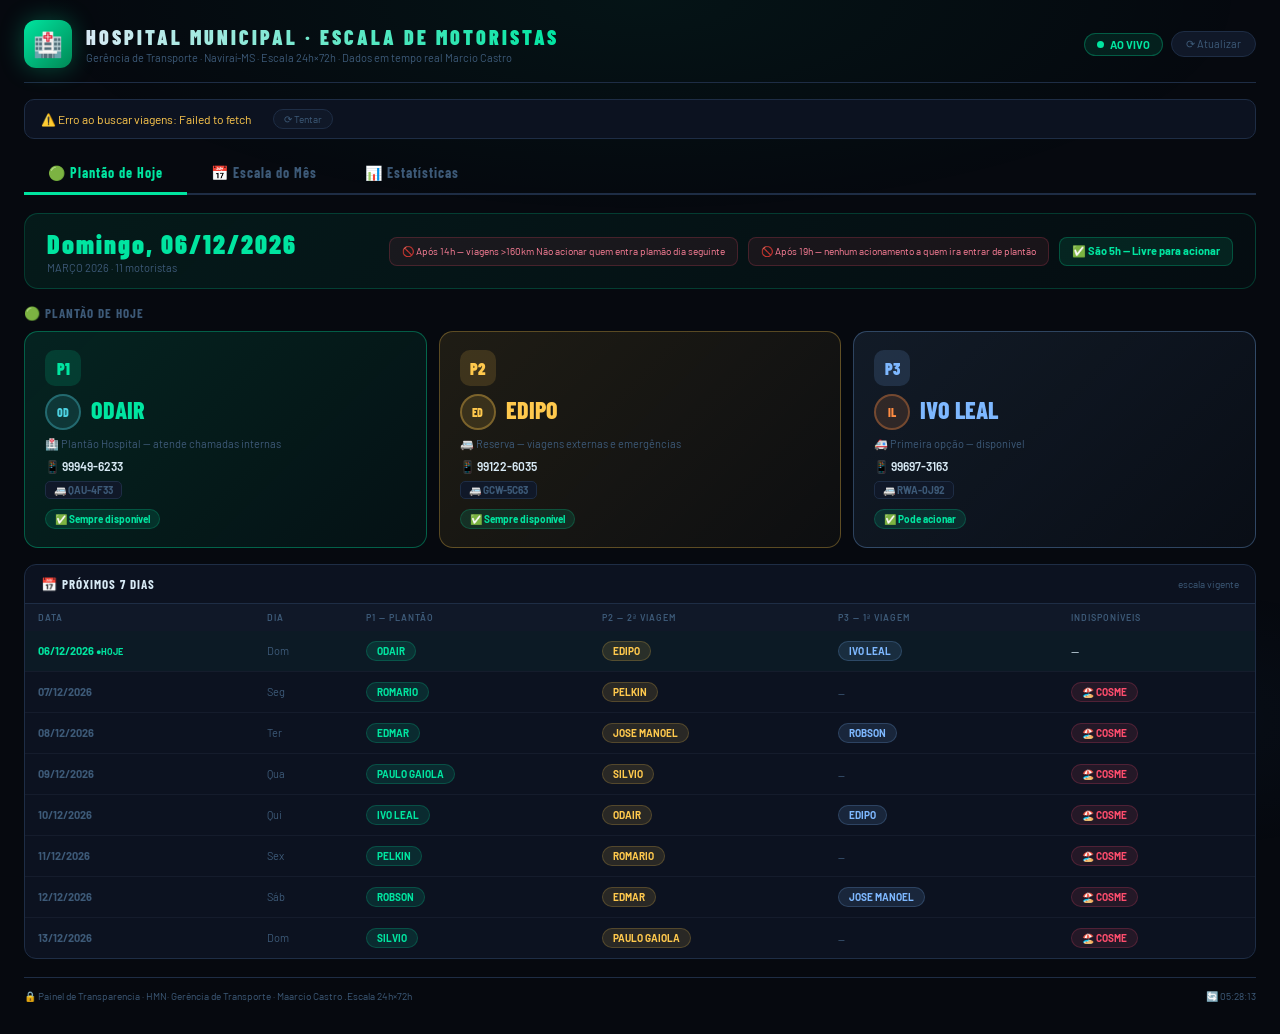
==== index.html @ f9fb449c "Update index.html" ====
<!DOCTYPE html>
<html lang="pt-BR">
<head>
<meta charset="UTF-8">
<meta name="viewport" content="width=device-width, initial-scale=1.0">
<title>Hospital Municipal · Escala de Motoristas</title>
<link href="https://fonts.googleapis.com/css2?family=Barlow+Condensed:wght@400;600;700;800;900&family=Barlow:wght@300;400;500;600&display=swap" rel="stylesheet">
<style>
:root{--bg:#06090f;--s1:#0c1220;--s2:#101828;--s3:#162035;--border:#1e2d45;--text:#d8eaf5;--muted:#3d5a78;--p1:#00e5a0;--p2:#ffc94d;--p3:#7eb8ff;--red:#ff4d6d;--gold:#ffc94d;--purple:#9b7fff;}
*{margin:0;padding:0;box-sizing:border-box}
body{background:var(--bg);color:var(--text);font-family:'Barlow',sans-serif;min-height:100vh;overflow-x:hidden}
body::before{content:'';position:fixed;inset:0;pointer-events:none;z-index:0;background:radial-gradient(ellipse 80% 40% at 50% 0%,rgba(0,229,160,.05) 0%,transparent 60%),radial-gradient(ellipse 50% 30% at 90% 80%,rgba(77,159,255,.04) 0%,transparent 50%)}
.page{position:relative;z-index:1;padding:20px 24px;max-width:1500px;margin:0 auto}
header{display:flex;align-items:center;justify-content:space-between;margin-bottom:16px;padding-bottom:14px;border-bottom:1px solid var(--border)}
.brand{display:flex;align-items:center;gap:14px}
.brand-ico{background:linear-gradient(135deg,var(--p1),#008855);border-radius:12px;width:48px;height:48px;display:flex;align-items:center;justify-content:center;font-size:24px;box-shadow:0 0 24px rgba(0,229,160,.3);flex-shrink:0}
.brand-text h1{font-family:'Barlow Condensed',sans-serif;font-size:20px;font-weight:900;letter-spacing:3px;background:linear-gradient(90deg,var(--text),var(--p1));-webkit-background-clip:text;-webkit-text-fill-color:transparent}
.brand-text p{font-size:11px;color:var(--muted);margin-top:2px}
.hdr-right{display:flex;align-items:center;gap:8px}
.tag{padding:4px 12px;border-radius:20px;font-size:11px;font-weight:700;display:inline-flex;align-items:center;gap:6px}
.tag-live{background:rgba(0,229,160,.1);border:1px solid rgba(0,229,160,.3);color:var(--p1)}
.live-dot{width:7px;height:7px;border-radius:50%;background:var(--p1);animation:blink 2s infinite}
@keyframes blink{0%,100%{opacity:1}50%{opacity:.2}}
.btn{background:var(--s2);border:1px solid var(--border);color:var(--muted);padding:5px 14px;border-radius:20px;font-size:11px;cursor:pointer;transition:all .2s;font-family:'Barlow',sans-serif}
.btn:hover{border-color:var(--p1);color:var(--p1)}
#banner{display:flex;align-items:center;gap:10px;background:var(--s1);border:1px solid var(--border);border-radius:10px;padding:9px 16px;margin-bottom:14px;font-size:12px;flex-wrap:wrap}
.tabs{display:flex;margin-bottom:18px;border-bottom:2px solid var(--border)}
.tab-btn{padding:11px 24px;font-family:'Barlow Condensed',sans-serif;font-size:14px;font-weight:700;letter-spacing:1px;color:var(--muted);cursor:pointer;border:none;background:none;border-bottom:3px solid transparent;margin-bottom:-2px;transition:all .2s}
.tab-btn.active{color:var(--p1);border-bottom-color:var(--p1)}
.tab-panel{display:none}.tab-panel.active{display:block}
/* date banner */
.date-banner{background:linear-gradient(135deg,rgba(0,229,160,.08),rgba(0,229,160,.02));border:1px solid rgba(0,229,160,.2);border-radius:14px;padding:14px 22px;margin-bottom:16px;display:flex;align-items:center;justify-content:space-between;flex-wrap:wrap;gap:10px}
.date-hoje{font-family:'Barlow Condensed',sans-serif;font-size:26px;font-weight:900;color:var(--p1);letter-spacing:2px}
.date-sub{font-size:11px;color:var(--muted);margin-top:2px}
.regras-box{display:flex;gap:10px;flex-wrap:wrap}
.regra{background:rgba(255,77,109,.08);border:1px solid rgba(255,77,109,.2);border-radius:8px;padding:6px 12px;font-size:10px;color:#ff8099;line-height:1.5}
.regra-hora{border-radius:8px;padding:6px 12px;font-size:11px;font-weight:700}
/* plantao cards */
.sec-title{font-family:'Barlow Condensed',sans-serif;font-size:13px;font-weight:700;letter-spacing:1px;color:var(--muted);text-transform:uppercase;margin-bottom:10px}
.plantao-grid{display:grid;grid-template-columns:repeat(3,1fr);gap:12px;margin-bottom:16px}
.pc{border-radius:14px;padding:18px 20px;transition:transform .2s}.pc:hover{transform:translateY(-2px)}
.pc-p1{background:linear-gradient(135deg,rgba(0,229,160,.12),rgba(0,229,160,.04));border:1.5px solid rgba(0,229,160,.35)}
.pc-p2{background:linear-gradient(135deg,rgba(255,201,77,.1),rgba(255,201,77,.03));border:1.5px solid rgba(255,201,77,.3)}
.pc-p3{background:linear-gradient(135deg,rgba(126,184,255,.1),rgba(126,184,255,.03));border:1.5px solid rgba(126,184,255,.3)}
.pc-vazio{background:var(--s1);border:1px solid var(--border);opacity:.5}
.pc-badge{display:inline-flex;align-items:center;justify-content:center;width:36px;height:36px;border-radius:10px;font-family:'Barlow Condensed',sans-serif;font-size:16px;font-weight:900;margin-bottom:8px}
.pc-p1 .pc-badge{background:rgba(0,229,160,.15);color:var(--p1)}
.pc-p2 .pc-badge{background:rgba(255,201,77,.15);color:var(--p2)}
.pc-p3 .pc-badge{background:rgba(126,184,255,.15);color:var(--p3)}
.pc-nome{font-family:'Barlow Condensed',sans-serif;font-size:24px;font-weight:800;line-height:1;margin-bottom:4px}
.pc-p1 .pc-nome{color:var(--p1)}.pc-p2 .pc-nome{color:var(--p2)}.pc-p3 .pc-nome{color:var(--p3)}
.pc-desc{font-size:11px;color:var(--muted);line-height:1.5;margin-bottom:6px}
.pc-fone{font-size:12px;font-weight:600;color:var(--text);margin-bottom:4px}
.pc-placa{display:inline-block;background:var(--s2);border:1px solid var(--border);border-radius:5px;padding:2px 8px;font-size:10px;font-weight:700;color:var(--muted);margin-bottom:6px}
.rs{display:inline-flex;align-items:center;gap:5px;padding:3px 9px;border-radius:20px;font-size:10px;font-weight:700;margin-top:4px}
.rs-ok{background:rgba(0,229,160,.12);color:var(--p1);border:1px solid rgba(0,229,160,.2)}
.rs-av{background:rgba(255,201,77,.12);color:var(--p2);border:1px solid rgba(255,201,77,.2)}
.rs-no{background:rgba(255,77,109,.12);color:var(--red);border:1px solid rgba(255,77,109,.2)}
/* cards genéricos */
.card{background:var(--s1);border:1px solid var(--border);border-radius:12px;overflow:hidden;margin-bottom:14px}
.card-scroll{background:var(--s1);border:1px solid var(--border);border-radius:12px;overflow:visible;margin-bottom:14px}
.card-hd{padding:11px 16px;border-bottom:1px solid var(--border);display:flex;align-items:center;justify-content:space-between}
.card-hd h3{font-family:'Barlow Condensed',sans-serif;font-size:13px;font-weight:700;letter-spacing:1px}
.card-hd span{font-size:10px;color:var(--muted)}
/* tabelas */
table.dt{width:100%;border-collapse:collapse}
table.dt th{padding:8px 13px;font-size:9px;text-transform:uppercase;letter-spacing:1px;color:var(--muted);text-align:left;background:var(--s2);font-weight:600}
table.dt td{padding:10px 13px;font-size:12px;border-bottom:1px solid rgba(37,44,64,.4);vertical-align:middle}
table.dt tr:last-child td{border:none}
table.dt tbody tr:hover td{background:rgba(0,229,160,.02)}
.chip-p1{display:inline-flex;padding:3px 10px;border-radius:20px;font-size:10px;font-weight:700;background:rgba(0,229,160,.12);color:var(--p1);border:1px solid rgba(0,229,160,.2)}
.chip-p2{display:inline-flex;padding:3px 10px;border-radius:20px;font-size:10px;font-weight:700;background:rgba(255,201,77,.12);color:var(--p2);border:1px solid rgba(255,201,77,.2)}
.chip-p3{display:inline-flex;padding:3px 10px;border-radius:20px;font-size:10px;font-weight:700;background:rgba(126,184,255,.12);color:var(--p3);border:1px solid rgba(126,184,255,.2)}
.chip-off{display:inline-flex;padding:3px 10px;border-radius:20px;font-size:10px;font-weight:700;background:rgba(255,77,109,.1);color:var(--red);border:1px solid rgba(255,77,109,.2)}
/* escala visual */
.esc-outer{display:flex;align-items:stretch;padding:10px 14px}
.esc-fixed{flex-shrink:0;z-index:2;box-shadow:3px 0 6px rgba(0,0,0,.5)}
.esc-scroll{overflow-x:auto;-webkit-overflow-scrolling:touch;flex:1}
.esc-table{border-collapse:collapse;font-size:11px}
.esc-table th{padding:6px 8px;font-size:9px;text-transform:uppercase;letter-spacing:1px;color:var(--muted);background:var(--s2);white-space:nowrap;font-weight:600;text-align:center;border-bottom:1px solid var(--border)}
.esc-table td{padding:6px 6px;border-bottom:1px solid rgba(30,45,69,.3);text-align:center;min-width:34px;height:32px}
.esc-table .mc{text-align:left;padding:6px 14px;font-weight:700;font-size:11px;white-space:nowrap;background:var(--s2);height:32px}
.esc-fixed .esc-table th{min-width:110px;text-align:left;padding-left:10px}
.ep1{background:rgba(0,229,160,.2);color:var(--p1);border-radius:4px;padding:2px 5px;font-weight:800;font-size:10px}
.ep2{background:rgba(255,201,77,.2);color:var(--p2);border-radius:4px;padding:2px 5px;font-weight:800;font-size:10px}
.ep3{background:rgba(126,184,255,.2);color:var(--p3);border-radius:4px;padding:2px 5px;font-weight:800;font-size:10px}
.efe{background:rgba(255,77,109,.15);color:var(--red);border-radius:4px;padding:2px 5px;font-weight:800;font-size:9px}
.ere{background:rgba(255,140,66,.15);color:#ff8c42;border-radius:4px;padding:2px 5px;font-weight:800;font-size:9px}
.eh{outline:2px solid var(--p1);outline-offset:-2px}
/* stats */
.kpis{display:grid;grid-template-columns:repeat(5,1fr);gap:11px;margin-bottom:16px}
.kpi{background:var(--s1);border:1px solid var(--border);border-radius:11px;padding:14px 16px;position:relative;overflow:hidden;transition:border-color .2s,transform .2s}
.kpi:hover{border-color:var(--p1);transform:translateY(-2px)}
.kpi::before{content:'';position:absolute;top:0;left:0;right:0;height:2px}
.kpi.c0::before{background:var(--p1)}.kpi.c1::before{background:var(--p2)}.kpi.c2::before{background:var(--p3)}.kpi.c3::before{background:var(--purple)}.kpi.c4::before{background:var(--red)}
.kpi-lbl{font-size:10px;text-transform:uppercase;letter-spacing:1px;color:var(--muted);margin-bottom:4px}
.kpi-val{font-family:'Barlow Condensed',sans-serif;font-size:32px;font-weight:800;line-height:1;margin-bottom:2px}
.kpi.c0 .kpi-val{color:var(--p1)}.kpi.c1 .kpi-val{color:var(--p2)}.kpi.c2 .kpi-val{color:var(--p3)}.kpi.c3 .kpi-val{color:var(--purple)}.kpi.c4 .kpi-val{color:var(--red)}
.kpi-sub{font-size:10px;color:var(--muted)}
.filters-wrap{background:var(--s1);border:1px solid var(--border);border-radius:14px;padding:14px 18px;margin-bottom:16px}
.filters-title{font-family:'Barlow Condensed',sans-serif;font-size:12px;font-weight:700;letter-spacing:1px;color:var(--muted);text-transform:uppercase;margin-bottom:10px}
.fg{display:grid;grid-template-columns:auto auto auto 1fr;gap:18px;align-items:start}
.fg label{font-size:10px;text-transform:uppercase;letter-spacing:1px;color:var(--muted);display:block;margin-bottom:5px}
.chips{display:flex;flex-wrap:wrap;gap:4px}
.chip{padding:4px 12px;border-radius:20px;font-size:11px;font-weight:600;background:var(--s2);border:1px solid var(--border);color:var(--muted);cursor:pointer;transition:all .15s;white-space:nowrap;font-family:'Barlow',sans-serif}
.chip:hover{border-color:var(--p1);color:var(--p1)}
.chip.on{background:rgba(0,229,160,.12);border-color:var(--p1);color:var(--p1)}
.chip.og{background:rgba(255,201,77,.12);border-color:var(--p2);color:var(--p2)}
.chip.ob{background:rgba(126,184,255,.12);border-color:var(--p3);color:var(--p3)}
.av{width:28px;height:28px;border-radius:50%;display:inline-flex;align-items:center;justify-content:center;font-family:'Barlow Condensed',sans-serif;font-weight:800;font-size:10px;flex-shrink:0}
.n-big{font-family:'Barlow Condensed',sans-serif;font-size:20px;font-weight:800}
.bar-row{display:flex;align-items:center;gap:6px;min-width:90px}
.bar-bg{flex:1;height:4px;background:var(--s3);border-radius:3px;overflow:hidden}
.bar-fill{height:100%;border-radius:3px;transition:width .8s cubic-bezier(.4,0,.2,1)}
.bar-pct{font-size:9px;color:var(--muted);min-width:28px;text-align:right}
.row2{display:grid;grid-template-columns:1fr 280px;gap:14px;margin-bottom:14px}
.row3{display:grid;grid-template-columns:1fr 1fr;gap:14px;margin-bottom:14px}
.donut-wrap{display:flex;flex-direction:column;align-items:center;padding:14px 12px 10px}
.donut-rel{position:relative;display:flex;align-items:center;justify-content:center;margin-bottom:12px}
svg.dn{transform:rotate(-90deg)}
.dn-c{position:absolute;text-align:center;font-family:'Barlow Condensed',sans-serif}
.dn-n{font-size:26px;font-weight:800;color:var(--text);line-height:1}.dn-l{font-size:9px;color:var(--muted);margin-top:1px}
.legend{display:flex;flex-direction:column;gap:5px;width:100%}
.li{display:flex;align-items:center;justify-content:space-between}
.ll{display:flex;align-items:center;gap:6px}.ld{width:7px;height:7px;border-radius:2px;flex-shrink:0}
.ln{font-size:10px}.lr{display:flex;align-items:center;gap:5px}
.lp{font-size:10px;font-weight:700}.lt{font-size:9px;color:var(--muted)}
.heat-wrap{padding:10px 14px;overflow-x:auto}
.heat-hdr{display:flex;gap:3px;padding-left:90px;margin-bottom:3px;align-items:flex-end;height:80px}
.heat-hdr span{width:24px;font-size:9px;color:var(--muted);flex-shrink:0;writing-mode:vertical-rl;transform:rotate(180deg);text-align:left;white-space:nowrap;overflow:hidden;text-overflow:ellipsis;max-height:78px}
.heat-row{display:flex;align-items:center;gap:3px;margin-bottom:2px;padding-top:0}
.heat-lbl{font-size:9px;color:var(--muted);width:86px;flex-shrink:0;text-align:right;padding-right:6px;white-space:nowrap;overflow:hidden;text-overflow:ellipsis}
.heat-cell{width:24px;height:24px;border-radius:4px;display:flex;align-items:center;justify-content:center;font-size:8px;font-weight:700;color:rgba(255,255,255,.9);cursor:default;transition:transform .15s;flex-shrink:0}
.heat-cell:hover{transform:scale(1.4);z-index:10;position:relative}
.log-wrap{max-height:300px;overflow-y:auto}
table.log{width:100%;border-collapse:collapse}
table.log th{padding:7px 12px;font-size:9px;text-transform:uppercase;letter-spacing:1px;color:var(--muted);text-align:left;background:var(--s2);position:sticky;top:0;z-index:1}
table.log td{padding:8px 12px;font-size:11px;border-bottom:1px solid rgba(37,44,64,.3)}
table.log tr:last-child td{border:none}
table.log tbody tr:hover td{background:rgba(0,229,160,.02)}
.vb{font-size:10px;font-weight:700;color:var(--muted);background:var(--s2);border:1px solid var(--border);padding:2px 7px;border-radius:4px;white-space:nowrap}
.hv{font-family:'Barlow Condensed',sans-serif;font-size:15px;font-weight:800;color:var(--p1)}
#tip{position:fixed;background:var(--s2);border:1px solid var(--border);border-radius:8px;padding:6px 10px;font-size:11px;pointer-events:none;z-index:9999;display:none;box-shadow:0 8px 24px rgba(0,0,0,.6);line-height:1.6}
footer{border-top:1px solid var(--border);padding:12px 0;display:flex;justify-content:space-between;align-items:center;flex-wrap:wrap;gap:6px;margin-top:18px}
footer p{font-size:10px;color:var(--muted)}
.empty{padding:30px;text-align:center;color:var(--muted);font-size:12px}
@media(max-width:1100px){.row2,.row3{grid-template-columns:1fr}.kpis{grid-template-columns:repeat(3,1fr)}.plantao-grid{grid-template-columns:1fr 1fr}.fg{grid-template-columns:1fr 1fr}}
@media(max-width:600px){.plantao-grid{grid-template-columns:1fr}.kpis{grid-template-columns:repeat(2,1fr)}.page{padding:12px}}
</style>
</head>
<body>
<div class="page">
<header>
  <div class="brand">
    <div class="brand-ico">🏥</div>
    <div class="brand-text">
      <h1>HOSPITAL MUNICIPAL · ESCALA DE MOTORISTAS</h1>
      <p>Gerência de Transporte · Naviraí-MS · Escala 24h×72h · Dados em tempo real
      Marcio Castro </p>
    </div>
  </div>
  <div class="hdr-right">
    <span class="tag tag-live"><span class="live-dot"></span>AO VIVO</span>
    <button class="btn" onclick="init()">⟳ Atualizar</button>
  </div>
</header>
<div id="banner"></div>
<div class="tabs">
  <button class="tab-btn active" onclick="switchTab('plantao')">🟢 Plantão de Hoje</button>
  <button class="tab-btn" onclick="switchTab('escala')">📅 Escala do Mês</button>
  <button class="tab-btn" onclick="switchTab('stats')">📊 Estatísticas</button>
</div>

<!-- ABA PLANTÃO -->
<div class="tab-panel active" id="panelPlantao">
  <div class="date-banner">
    <div>
      <div class="date-hoje" id="dateHoje">--</div>
      <div class="date-sub" id="dateSub">--</div>
    </div>
    <div class="regras-box">
      <div class="regra">🚫 Após 14h — viagens &gt;160km Não acionar quem entra plamão dia seguinte</div>
      <div class="regra">🚫 Após 19h — nenhum acionamento a quem ira entrar de plantão</div>
      <div id="regraHora" class="regra-hora"></div>
    </div>
  </div>
  <div class="sec-title">🟢 Plantão de Hoje</div>
  <div class="plantao-grid" id="plantaoGrid"></div>
  <div class="card">
    <div class="card-hd"><h3>📅 PRÓXIMOS 7 DIAS</h3><span>escala vigente</span></div>
    <div style="overflow-x:auto">
      <table class="dt"><thead><tr><th>Data</th><th>Dia</th><th>P1 — Plantão</th><th>P2 — 2ª viagem</th><th>P3 — 1ª Viagem</th><th>Indisponíveis</th></tr></thead>
      <tbody id="proxTbody"></tbody></table>
    </div>
  </div>
</div>

<!-- ABA ESCALA DO MÊS -->
<div class="tab-panel" id="panelEscala">
  <div class="card-scroll">
    <div class="card-hd"><h3>📅 ESCALA COMPLETA DO MÊS</h3><span id="escalaSub">--</span></div>
    <div class="esc-outer">
      <div class="esc-fixed"><div id="escalaNomes"></div></div>
      <div class="esc-scroll"><div id="escalaDias"></div></div>
    </div>
  </div>
</div>

<!-- ABA ESTATÍSTICAS -->
<div class="tab-panel" id="panelStats">
  <div class="filters-wrap">
    <div class="filters-title">🔍 Filtros interativos &nbsp;<button class="btn" onclick="resetF()" style="font-size:10px;padding:3px 10px">✕ Limpar</button></div>
    <div class="fg">
      <div><label>Mês</label><div class="chips" id="fMes"></div></div>
      <div><label>Motorista</label><div class="chips" id="fMot"></div></div>
      <div><label>Destino</label><div class="chips" id="fDest"></div></div>
      <div style="align-self:end"><label>Resultado</label><div id="fResult" style="font-family:'Barlow Condensed',sans-serif;font-size:26px;font-weight:800;color:var(--p1)">--</div></div>
    </div>
  </div>
  <div class="kpis">
    <div class="kpi c0"><div class="kpi-lbl">Total Viagens</div><div class="kpi-val" id="kT">--</div><div class="kpi-sub" id="kP">--</div></div>
    <div class="kpi c1"><div class="kpi-lbl">Média / Motorista</div><div class="kpi-val" id="kA">--</div><div class="kpi-sub">viagens/pessoa</div></div>
    <div class="kpi c2"><div class="kpi-lbl">Destinos</div><div class="kpi-val" id="kD">--</div><div class="kpi-sub">rotas diferentes</div></div>
    <div class="kpi c3"><div class="kpi-lbl">Mais Viagens</div><div class="kpi-val" id="kTop">--</div><div class="kpi-sub" id="kTopN">--</div></div>
    <div class="kpi c4"><div class="kpi-lbl">Variação Máxima</div><div class="kpi-val" id="kV">--</div><div class="kpi-sub">entre motoristas</div></div>
  </div>
  <div class="row2">
    <div class="card"><div class="card-hd"><h3>📋 RANKING</h3><span id="tblSub">--</span></div>
      <table class="dt"><thead><tr><th>#</th><th>Motorista</th><th>Viagens</th><th>Part.</th><th>Destino Principal</th><th>vs Média</th></tr></thead><tbody id="drvTbody"></tbody></table></div>
    <div class="card"><div class="card-hd"><h3>🥧 DISTRIBUIÇÃO</h3><span>% por motorista</span></div>
      <div class="donut-wrap"><div class="donut-rel"><svg class="dn" width="130" height="130" viewBox="0 0 130 130" id="donutSvg"></svg><div class="dn-c"><div class="dn-n" id="donutN">--</div><div class="dn-l">viagens</div></div></div><div class="legend" id="donutLeg"></div></div></div>
  </div>
  <div class="row3">
    <div class="card"><div class="card-hd"><h3>🔥 MAPA DE CALOR · MOTORISTA × DESTINO</h3><span>nº viagens</span></div><div class="heat-wrap" id="heatWrap"></div></div>
    <div class="card"><div class="card-hd"><h3>📍 VIAGENS POR DESTINO</h3><span id="destSub">--</span></div>
      <table class="dt"><thead><tr><th>Destino</th><th>Total</th><th>Distribuição</th></tr></thead><tbody id="destTbody"></tbody></table></div>
  </div>
  <div class="card"><div class="card-hd"><h3>📄 LOG DE VIAGENS</h3><span id="logSub">--</span></div>
    <div class="log-wrap"><table class="log"><thead><tr><th>Data</th><th>Motorista</th><th>Destino</th><th>Placa</th><th>Hora</th><th>Obs</th></tr></thead><tbody id="logTbody"></tbody></table></div>
  </div>
</div>

<footer>
  <p>🔒 Painel de Transparencia · HMN· Gerência de Transporte · Maarcio Castro .Escala 24h×72h</p>
  <p id="tsLbl"></p>
</footer>
</div>
<div id="tip"></div>

<script>
// ════════════════════════════════════════════════════════════════════
//  CONFIGURAÇÃO — ALTERE AQUI TODO MÊS
// ════════════════════════════════════════════════════════════════════

const MES_LABEL     = "MARÇO 2026";
const ESCALA_INICIO = new Date(2026, 2, 6);   // 06/03/2026  ← alterar
const ESCALA_FIM    = new Date(2026, 3, 5);   // 05/04/2026  ← alterar

// gid= = ID da aba Registro Geral publicada como CSV
const VIAGENS_URL = "https://docs.google.com/spreadsheets/d/e/2PACX-1vS6FJhhY7ifdW7q8c3mObGodJm8fz2mfcLo2qns7aWzUbzJfCKOebOYqEI31sNlsn1vuTAFB__q2egV/pub?gid=164510149&single=true&output=csv";

//  ESCALA DOS MOTORISTAS
//  Formato: { dia_do_mes: "P1" | "P2" | "P3" | "FERIAS" | "RECESSO" }
//  Dias sem entrada = folga (descanso 72h)
const MOTORISTAS = [
  // ── GRUPO 1 ──────────────────────────────────────
  { nome:"PELKIN",       fone:"99884-4437", placa:"SIL-9E23",
    escala:{ 7:"P2", 11:"P1", 15:"P2", 19:"P1", 23:"P2", 27:"P1", 31:"P2",  4:"P1" } },
  { nome:"ROMARIO",      fone:"98139-4366", placa:"QAB-5799",
    escala:{ 7:"P1", 11:"P2", 15:"P1", 19:"P2", 23:"P1", 27:"P2", 31:"P1",  4:"P2" } },
  // ── GRUPO 2 ──────────────────────────────────────
  { nome:"EDMAR",        fone:"99947-5310", placa:"RWH-0D64",
    escala:{ 8:"P1", 12:"P2", 16:"P3", 20:"P1", 24:"P2", 28:"P3",  1:"P1",  5:"P2" } },
  { nome:"JOSE MANOEL",  fone:"99265-1581", placa:"SID-7G71",
    escala:{ 8:"P2", 12:"P3", 16:"P1", 20:"P2", 24:"P3", 28:"P1",  1:"P2",  5:"P3" } },
  { nome:"ROBSON",       fone:"99641-7423", placa:"RWH-0D67",
    escala:{ 8:"P3", 12:"P1", 16:"P2", 20:"P3", 24:"P1", 28:"P2",  1:"P3",  5:"P1" } },
  // ── GRUPO 3 ──────────────────────────────────────
  { nome:"COSME",        fone:"99677-0467", placa:"SYX-9F79",
    escala:{ 7:"FERIAS", 8:"FERIAS", 9:"FERIAS", 10:"FERIAS", 11:"FERIAS",
            12:"FERIAS", 13:"FERIAS", 14:"FERIAS", 15:"FERIAS", 16:"FERIAS",
            17:"P1", 21:"P2", 25:"P3", 29:"P1", 2:"P2" } },
  { nome:"SILVIO",       fone:"99644-7196", placa:"TEA-4A97",
    escala:{ 9:"P2", 13:"P1", 17:"P2", 21:"P3", 25:"P1", 29:"P2",  2:"P3" } },
  { nome:"PAULO GAIOLA", fone:"99957-2433", placa:"RWB-4G28",
    escala:{ 9:"P1", 13:"P2", 17:"P3", 21:"P1", 25:"P2", 29:"P3",  2:"P1" } },
  // ── GRUPO 4 ──────────────────────────────────────
  { nome:"IVO LEAL",     fone:"99697-3163", placa:"RWA-0J92",
    escala:{ 6:"P3", 10:"P1", 14:"P2", 17:"RECESSO", 18:"RECESSO", 19:"RECESSO",
            20:"RECESSO", 21:"RECESSO", 22:"RECESSO", 23:"RECESSO",
            26:"P1", 30:"P2",  3:"P3" } },
  { nome:"ODAIR",        fone:"99949-6233", placa:"QAU-4F33",
    escala:{ 6:"P1", 10:"P2", 14:"P3", 18:"P1", 22:"P2", 26:"P3", 30:"P1",  3:"P2" } },
  { nome:"EDIPO",        fone:"99122-6035", placa:"GCW-5C63",
    escala:{ 6:"P2", 10:"P3", 14:"P1", 18:"P2", 22:"P1", 26:"P2", 30:"P3",  3:"P1" } },
];

// ════════════════════════════════════════════════════════════════════
//  FIM DA CONFIGURAÇÃO
// ════════════════════════════════════════════════════════════════════

const REFRESH_MS  = 5 * 60 * 1000;
const DIAS_S = ["Dom","Seg","Ter","Qua","Qui","Sex","Sáb"];
const DIAS_F = ["Domingo","Segunda-feira","Terça-feira","Quarta-feira","Quinta-feira","Sexta-feira","Sábado"];
const MES_N  = ["","JAN","FEV","MAR","ABR","MAI","JUN","JUL","AGO","SET","OUT","NOV","DEZ"];
const CORES  = ["#00e5a0","#ffc94d","#7eb8ff","#ff8c42","#f06292","#4dd0e1","#a5d6a7","#ce93d8","#80cbc4","#ffb74d","#e8a0bf","#b5ead7"];

let VIAGENS = [], selMes=new Set(), selMot=new Set(), selDest=new Set(), MCORE={};

// Inicializa cores da escala
[...new Set(MOTORISTAS.map(m=>m.nome))].sort().forEach((m,i)=>MCORE[m]=CORES[i%CORES.length]);

function esc(s){return String(s||"").replace(/&/g,"&amp;").replace(/</g,"&lt;").replace(/>/g,"&gt;").replace(/"/g,"&quot;");}
function ini(n){const p=n.split(" ");return p.length>=2?p[0][0]+p[1][0]:n.slice(0,2);}
function showTip(e,h){const t=document.getElementById("tip");t.innerHTML=h;t.style.display="block";t.style.left=(e.clientX+14)+"px";t.style.top=(e.clientY-10)+"px";}
function moveTip(e){const t=document.getElementById("tip");t.style.left=(e.clientX+14)+"px";t.style.top=(e.clientY-10)+"px";}
function hideTip(){document.getElementById("tip").style.display="none";}

function switchTab(t){
  document.querySelectorAll('.tab-btn').forEach((b,i)=>b.classList.toggle('active',["plantao","escala","stats"][i]===t));
  document.querySelectorAll('.tab-panel').forEach(p=>p.classList.remove('active'));
  document.getElementById('panel'+t[0].toUpperCase()+t.slice(1)).classList.add('active');
}

// ── PLANTÃO HOJE ─────────────────────────────────────────────────────
function renderPlantao() {
  const now = new Date(), dia=now.getDate(), h=now.getHours();
  document.getElementById("dateHoje").textContent = DIAS_F[now.getDay()]+", "+String(dia).padStart(2,"0")+"/"+String(now.getMonth()+1).padStart(2,"0")+"/"+now.getFullYear();
  document.getElementById("dateSub").textContent  = MES_LABEL+" · "+MOTORISTAS.length+" motoristas";
  document.getElementById("tsLbl").textContent    = "🔄 "+now.toLocaleTimeString("pt-BR");

  const rEl=document.getElementById("regraHora");
  if(h>=19){rEl.style.cssText="background:rgba(255,77,109,.08);border:1px solid rgba(255,77,109,.2);border-radius:8px;padding:6px 12px;font-size:11px;font-weight:700;color:var(--red)";rEl.innerHTML="🚫 São "+h+"h — NENHUM acionamento";}
  else if(h>=14){rEl.style.cssText="background:rgba(255,201,77,.08);border:1px solid rgba(255,201,77,.2);border-radius:8px;padding:6px 12px;font-size:11px;font-weight:700;color:var(--p2)";rEl.innerHTML="⚠️ São "+h+"h — só viagens &lt;160km";}
  else{rEl.style.cssText="background:rgba(0,229,160,.1);border:1px solid rgba(0,229,160,.25);border-radius:8px;padding:6px 12px;font-size:11px;font-weight:700;color:var(--p1)";rEl.innerHTML="✅ São "+h+"h — Livre para acionar";}

  const rs=h>=19?"rs-no":h>=14?"rs-av":"rs-ok", rl=h>=19?"🚫 Não acionar":h>=14?"⚠️ Só <160km":"✅ Pode acionar";
  const p1=[],p2=[],p3=[],off=[];
  MOTORISTAS.forEach(m=>{const v=(m.escala[dia]||"").toUpperCase();
    if(v==="P1")p1.push(m); else if(v==="P2")p2.push(m); else if(v==="P3")p3.push(m);
    else if(v.includes("FERIAS")||v.includes("RECESSO")) off.push(m.nome+(v.includes("RECESSO")?" (Recesso)":" (Férias)"));
  });

  function card(tipo,mots,cls){
    if(!mots.length) return`<div class="pc pc-vazio"><div class="pc-badge">${tipo}</div><div style="color:var(--muted);margin-top:4px">— Sem escala —</div></div>`;
    return mots.map(m=>{
      const cor=MCORE[m.nome]||"#aaa";
      const desc=tipo==="P1"?"🏥 Plantão Hospital — atende chamadas internas":tipo==="P2"?"🚐 Reserva — viagens externas e emergências":"🚑 Primeira opção — disponivel";
      // P1 e P2: sempre disponíveis. P3: segue regra de horário
      const regraHtml=tipo==="P3"?`<div><span class="rs ${rs}">${rl}</span></div>`:`<div><span class="rs rs-ok">✅ Sempre disponível</span></div>`;
      return`<div class="pc pc-${cls}"><div class="pc-badge">${tipo}</div>
        <div style="display:flex;align-items:center;gap:10px;margin-bottom:6px">
          <div class="av" style="width:36px;height:36px;background:${cor}22;color:${cor};border:2px solid ${cor}55;font-size:12px">${esc(ini(m.nome))}</div>
          <div class="pc-nome">${esc(m.nome)}</div>
        </div>
        <div class="pc-desc">${desc}</div>
        <div class="pc-fone">📱 ${esc(m.fone||"—")}</div>
        <span class="pc-placa">🚐 ${esc(m.placa||"—")}</span>
        ${regraHtml}</div>`;
    }).join("");
  }

  let html=card("P1",p1,"p1")+card("P2",p2,"p2")+card("P3",p3,"p3");
  if(off.length) html+=`<div class="pc" style="background:rgba(255,77,109,.05);border:1px solid rgba(255,77,109,.15);grid-column:1/-1;padding:12px 16px"><span style="font-size:11px;color:var(--red);font-weight:700">🏖️ INDISPONÍVEIS HOJE: </span><span style="font-size:11px;color:var(--muted)">${off.map(n=>esc(n)).join(" · ")}</span></div>`;
  document.getElementById("plantaoGrid").innerHTML=html;

  // Próximos 7 dias
  const rows=[];
  for(let i=0;i<=7;i++){
    const d=new Date(now);d.setDate(now.getDate()+i);d.setHours(0,0,0,0);
    const dd=d.getDate();
    if(!MOTORISTAS.some(m=>m.escala[dd])) continue;
    const p1n=MOTORISTAS.filter(m=>(m.escala[dd]||"").toUpperCase()==="P1").map(m=>m.nome);
    const p2n=MOTORISTAS.filter(m=>(m.escala[dd]||"").toUpperCase()==="P2").map(m=>m.nome);
    const p3n=MOTORISTAS.filter(m=>(m.escala[dd]||"").toUpperCase()==="P3").map(m=>m.nome);
    const fen=MOTORISTAS.filter(m=>{const v=(m.escala[dd]||"").toUpperCase();return v.includes("FERIAS")||v.includes("RECESSO");}).map(m=>m.nome);
    const isH=i===0, dtF=String(dd).padStart(2,"0")+"/"+String(d.getMonth()+1).padStart(2,"0")+"/"+d.getFullYear();
    function chips(ns,cl){return ns.length?ns.map(n=>`<span class="${cl}">${esc(n)}</span>`).join(" "):'<span style="color:var(--muted);font-size:10px">—</span>';}
    rows.push(`<tr style="${isH?"background:rgba(0,229,160,.04)":""}">
      <td style="font-weight:700;font-size:11px;color:${isH?"var(--p1)":"var(--muted)"}">${dtF}${isH?' <span style="color:var(--p1);font-size:9px">●HOJE</span>':""}</td>
      <td style="font-size:11px;color:var(--muted)">${DIAS_S[d.getDay()]}</td>
      <td>${chips(p1n,"chip-p1")}</td><td>${chips(p2n,"chip-p2")}</td><td>${chips(p3n,"chip-p3")}</td>
      <td>${fen.length?fen.map(n=>`<span class="chip-off">🏖️ ${esc(n)}</span>`).join(" "):"—"}</td></tr>`);
  }
  document.getElementById("proxTbody").innerHTML=rows.join("")||'<tr><td colspan="6" class="empty">Sem dados</td></tr>';
}

// ── ESCALA DO MÊS ────────────────────────────────────────────────────
function renderEscala() {
  const hoje=new Date().getDate(), dias=[];
  const cur=new Date(ESCALA_INICIO);
  while(cur<=ESCALA_FIM){dias.push({d:cur.getDate(),ds:DIAS_S[cur.getDay()]});cur.setDate(cur.getDate()+1);}

  // ── Tabela FIXA: só nomes ─────────────────────────────────────────
  let hn = `<table class="esc-table"><thead><tr><th style="text-align:left;min-width:110px">Motorista</th></tr></thead><tbody>`;
  MOTORISTAS.forEach(m => {
    const cor = MCORE[m.nome]||"#aaa";
    hn += `<tr><td class="mc" style="color:${cor}">${esc(m.nome)}</td></tr>`;
  });
  hn += `</tbody></table>`;

  // ── Tabela SCROLL: só dias ────────────────────────────────────────
  let hd = `<table class="esc-table"><thead><tr>`;
  dias.forEach(x => {
    const isH = x.d===hoje;
    hd += `<th class="${isH?"eh":""}" style="${isH?"color:var(--p1)":""}">${x.d}<br><span style="font-size:8px;font-weight:400">${x.ds}</span></th>`;
  });
  hd += `</tr></thead><tbody>`;
  MOTORISTAS.forEach(m => {
    hd += `<tr>`;
    dias.forEach(x => {
      const v=(m.escala[x.d]||"").toUpperCase(), isH=x.d===hoje;
      let c="";
      if(v==="P1")c=`<span class="ep1">P1</span>`;
      else if(v==="P2")c=`<span class="ep2">P2</span>`;
      else if(v==="P3")c=`<span class="ep3">P3</span>`;
      else if(v.includes("FERIAS")||v.includes("FÉRIAS"))c=`<span class="efe">FER</span>`;
      else if(v.includes("RECESSO"))c=`<span class="ere">REC</span>`;
      hd += `<td style="${isH?"background:rgba(0,229,160,.06)":""}">${c}</td>`;
    });
    hd += `</tr>`;
  });
  hd += `</tbody></table>`;

  document.getElementById("escalaNomes").innerHTML = hn;
  document.getElementById("escalaDias").innerHTML  = hd;
  document.getElementById("escalaSub").textContent = MES_LABEL+" · "+dias.length+" dias";
}

// ── ESTATÍSTICAS ──────────────────────────────────────────────────────
function getF(){return VIAGENS.filter(r=>(selMes.size===0||selMes.has(r.mes))&&(selMot.size===0||selMot.has(r.m))&&(selDest.size===0||selDest.has(r.d)));}
function resetF(){selMes=new Set();selMot=new Set();selDest=new Set();buildF();renderStats();}
function togF(set,val,el,cls){if(set.has(val)){set.delete(val);el.className="chip";}else{set.add(val);el.className="chip "+cls;}renderStats();}
function togM(m,el){const cor=MCORE[m]||"#aaa";if(selMot.has(m)){selMot.delete(m);el.style.cssText="";el.className="chip";}else{selMot.add(m);el.style.cssText=`border-color:${cor};color:${cor};background:${cor}22`;el.className="chip on";}renderStats();}

function buildF(){
  const mes=[...new Set(VIAGENS.map(r=>r.mes))].sort();
  const mot=[...new Set(VIAGENS.map(r=>r.m))].sort();
  const dst=[...new Set(VIAGENS.map(r=>r.d))].sort();
  document.getElementById("fMes").innerHTML=mes.map(m=>`<button class="chip${selMes.has(m)?" on":""}" onclick="togF(selMes,'${m}',this,'on')">${m}</button>`).join("");
  document.getElementById("fMot").innerHTML=mot.map(m=>{const cor=MCORE[m]||"#aaa";const s=selMot.has(m);return`<button class="chip${s?" on":""}" style="${s?`border-color:${cor};color:${cor};background:${cor}22`:""}" onclick="togM('${esc(m)}',this)">${esc(m)}</button>`;}).join("");
  document.getElementById("fDest").innerHTML=dst.slice(0,20).map(d=>`<button class="chip${selDest.has(d)?" ob":""}" onclick="togF(selDest,'${esc(d)}',this,'ob')">${esc(d)}</button>`).join("");
}

function renderStats(){
  const rows=getF();
  document.getElementById("fResult").innerHTML=`<span style="font-size:26px;font-weight:800;color:var(--p1)">${rows.length}</span> <span style="font-size:13px;color:var(--muted)">viagens</span>`;
  const mm={};
  rows.forEach(r=>{if(!mm[r.m])mm[r.m]={name:r.m,color:MCORE[r.m]||CORES[0],init:ini(r.m),trips:0,dests:{}};mm[r.m].trips++;mm[r.m].dests[r.d]=(mm[r.m].dests[r.d]||0)+1;});
  const list=Object.values(mm).sort((a,b)=>b.trips-a.trips);
  list.forEach(d=>d.topDest=Object.entries(d.dests).sort((a,b)=>b[1]-a[1])[0]?.[0]||"");
  const tot=list.reduce((s,d)=>s+d.trips,0), avg=list.length?tot/list.length:0;
  const max=list.length?Math.max(...list.map(d=>d.trips)):0, min=list.length?Math.min(...list.map(d=>d.trips)):0;
  const per=[...selMes].join(", ")||"Todos os meses";
  document.getElementById("kT").textContent=tot; document.getElementById("kP").textContent=per;
  document.getElementById("kA").textContent=Math.round(avg);
  document.getElementById("kD").textContent=new Set(rows.map(r=>r.d)).size;
  document.getElementById("kTop").textContent=max||"--"; document.getElementById("kTopN").textContent=list[0]?.name||"--";
  document.getElementById("kV").textContent=max-min;
  document.getElementById("tblSub").textContent=`${list.length} motoristas · ${per}`;
  document.getElementById("donutN").textContent=tot;
  document.getElementById("destSub").textContent=`${new Set(rows.map(r=>r.d)).size} destinos`;

  if(!list.length){
    ["drvTbody","destTbody","logTbody"].forEach(id=>document.getElementById(id).innerHTML='<tr><td colspan="6" class="empty">Nenhuma viagem.</td></tr>');
    document.getElementById("heatWrap").innerHTML='<div class="empty">Sem dados.</div>';
    return;
  }
  // Ranking
  document.getElementById("drvTbody").innerHTML=list.map((d,i)=>{
    const df=Math.round(d.trips-avg);
    const bdg=df>2?`<span style="background:rgba(0,229,160,.12);color:var(--p1);border:1px solid rgba(0,229,160,.2);padding:1px 7px;border-radius:20px;font-size:9px;font-weight:700">+${df}</span>`:df<-2?`<span style="background:rgba(255,77,109,.12);color:var(--red);border:1px solid rgba(255,77,109,.2);padding:1px 7px;border-radius:20px;font-size:9px;font-weight:700">${df}</span>`:`<span style="background:rgba(255,201,77,.12);color:var(--p2);border:1px solid rgba(255,201,77,.2);padding:1px 7px;border-radius:20px;font-size:9px;font-weight:700">≈ méd</span>`;
    return`<tr><td style="color:var(--muted);font-size:10px">${i+1}º</td><td><div style="display:flex;align-items:center;gap:7px"><div class="av" style="background:${d.color}22;color:${d.color};border:1.5px solid ${d.color}55">${esc(d.init)}</div><div><div style="font-weight:600;font-size:12px">${esc(d.name)}</div><div style="font-size:9px;color:var(--muted)">${esc(d.topDest)}</div></div></div></td><td><span class="n-big" style="color:${d.color}">${d.trips}</span></td><td><div class="bar-row"><div class="bar-bg"><div class="bar-fill" style="width:${(d.trips/max*100).toFixed(1)}%;background:${d.color}"></div></div><span class="bar-pct">${(d.trips/tot*100).toFixed(1)}%</span></div></td><td style="font-size:10px;color:var(--muted)">${esc(d.topDest)||"—"}</td><td>${bdg}</td></tr>`;
  }).join("");
  // Donut
  const svg=document.getElementById("donutSvg");const cx=65,cy=65,r=52,sw=14,circ=2*Math.PI*r;svg.innerHTML="";
  const bg=document.createElementNS("http://www.w3.org/2000/svg","circle");bg.setAttribute("cx",cx);bg.setAttribute("cy",cy);bg.setAttribute("r",r);bg.setAttribute("fill","none");bg.setAttribute("stroke","#162035");bg.setAttribute("stroke-width",sw);svg.appendChild(bg);
  let off=0;list.forEach(d=>{const pct=d.trips/tot,dash=pct*circ;const c=document.createElementNS("http://www.w3.org/2000/svg","circle");c.setAttribute("cx",cx);c.setAttribute("cy",cy);c.setAttribute("r",r);c.setAttribute("fill","none");c.setAttribute("stroke",d.color);c.setAttribute("stroke-width",sw);c.setAttribute("stroke-dasharray",`${Math.max(0,dash-1)} ${circ-Math.max(0,dash-1)}`);c.setAttribute("stroke-dashoffset",-off*circ);svg.appendChild(c);off+=pct;});
  document.getElementById("donutLeg").innerHTML=list.slice(0,8).map(d=>`<div class="li"><div class="ll"><div class="ld" style="background:${d.color}"></div><span class="ln">${esc(d.name.split(" ")[0])}</span></div><div class="lr"><span class="lp" style="color:${d.color}">${(d.trips/tot*100).toFixed(1)}%</span><span class="lt">${d.trips}v</span></div></div>`).join("");
  // Heatmap
  const dc={};rows.forEach(r=>dc[r.d]=(dc[r.d]||0)+1);
  const topD=Object.entries(dc).sort((a,b)=>b[1]-a[1]).slice(0,10).map(e=>e[0]);
  const maxV=Math.max(...list.flatMap(d=>topD.map(dest=>d.dests[dest]||0)),1);
  let hh=`<div class="heat-hdr">${topD.map(d=>`<span title="${d}">${d}</span>`).join("")}</div>`;
  list.forEach(d=>{hh+=`<div class="heat-row"><div class="heat-lbl">${esc(d.name.split(" ")[0])}</div>`;topD.forEach(dest=>{const v=d.dests[dest]||0;const al=v>0?Math.min(1,.2+v/maxV*.8):.06;hh+=`<div class="heat-cell" style="${v>0?`background:${d.color};opacity:${al}`:"background:var(--s2);opacity:.4"}" onmouseenter="showTip(event,'<b>${esc(d.name)}</b> → ${esc(dest)}<br>${v} viagens')" onmouseleave="hideTip()" onmousemove="moveTip(event)">${v||""}</div>`;});hh+="</div>";});
  document.getElementById("heatWrap").innerHTML=hh;
  // Destinos
  const ds=Object.entries(dc).sort((a,b)=>b[1]-a[1]);const dm=ds[0]?.[1]||1,dt=ds.reduce((s,e)=>s+e[1],0);
  document.getElementById("destTbody").innerHTML=ds.map(([d,t])=>`<tr><td style="font-weight:600">📍 ${esc(d)}</td><td style="font-family:'Barlow Condensed',sans-serif;font-size:17px;font-weight:800;color:var(--p2)">${t}</td><td><div class="bar-row"><div class="bar-bg"><div class="bar-fill" style="width:${(t/dm*100).toFixed(1)}%;background:var(--p2)"></div></div><span class="bar-pct">${(t/dt*100).toFixed(1)}%</span></div></td></tr>`).join("");
  // Log
  const ls=[...rows].sort((a,b)=>b.dt.split("/").reverse().join("").localeCompare(a.dt.split("/").reverse().join("")));
  document.getElementById("logSub").textContent=`${ls.length} viagens`;
  document.getElementById("logTbody").innerHTML=ls.slice(0,300).map(r=>{const cor=MCORE[r.m]||"#aaa";return`<tr><td style="color:var(--muted);font-size:11px">${esc(r.dt)}</td><td><div style="display:flex;align-items:center;gap:7px"><div class="av" style="background:${cor}22;color:${cor};border:1.5px solid ${cor}55">${esc(ini(r.m))}</div><span style="font-weight:600;color:${cor}">${esc(r.m)}</span></div></td><td>📍 ${esc(r.d)}</td><td><span class="vb">${esc(r.placa||"—")}</span></td><td><span class="hv">${esc(r.hora||"—")}</span></td><td style="font-size:10px;color:var(--gold)">${esc(r.obs)}</td></tr>`;}).join("");
}

// ── FETCH VIAGENS DO CSV ─────────────────────────────────────────────
function splitCSV(line){const p=[];let cur="",inQ=false;for(const c of line){if(c==='"'){inQ=!inQ;}else if(c===','&&!inQ){p.push(cur.trim());cur="";}else cur+=c;}p.push(cur.trim());return p.map(v=>v.replace(/^"|"$/g,"").trim());}

async function fetchViagens(){
  const b=document.getElementById("banner");
  b.style.display="flex"; b.innerHTML=`<span style="color:var(--p1)">⏳ Buscando viagens do Registro Geral...</span>`;
  try{
    const res=await fetch(VIAGENS_URL+"&cb="+Date.now(),{cache:"no-store"});
    if(!res.ok) throw new Error("HTTP "+res.status);
    const text=await res.text();
    const out=[];
    for(const line of text.split(/\r?\n/)){
      const p=splitCSV(line);
      if(p.length<5) continue;
      const placa=p[0],m=p[1].toUpperCase(),d=p[2],hora=p[3];
      let dt=p[4]; const obs=p[5]||"";
      if(!m||m==="MOTORISTA"||!d||!dt.includes("/")) continue;
      const dp=dt.split("/");
      if(dp.length===3&&dp[2].length===2) dt=dp[0]+"/"+dp[1]+"/20"+dp[2];
      const mn=parseInt(dp[1]||0);
      out.push({placa,m,d,hora,dt,obs,mes:mn>=1&&mn<=12?MES_N[mn]:"?"});
    }
    out.sort((a,b)=>b.dt.split("/").reverse().join("").localeCompare(a.dt.split("/").reverse().join("")));
    VIAGENS=out;
    // adiciona cores para motoristas que só aparecem nas viagens
    [...new Set(out.map(v=>v.m))].sort().forEach((m,i)=>{if(!MCORE[m])MCORE[m]=CORES[i%CORES.length];});
    buildF(); renderStats();
    b.innerHTML=`<span style="color:var(--p1)">🟢 ${out.length} viagens · ${new Date().toLocaleTimeString("pt-BR")}</span> &nbsp;<button class="btn" onclick="fetchViagens()" style="font-size:10px;padding:3px 10px">⟳ Agora</button>`;
    setTimeout(fetchViagens,REFRESH_MS);
  }catch(err){
    b.innerHTML=`<span style="color:var(--gold)">⚠️ Erro ao buscar viagens: ${esc(err.message)}</span> &nbsp;<button class="btn" onclick="fetchViagens()" style="font-size:10px;padding:3px 10px">⟳ Tentar</button>`;
    setTimeout(fetchViagens,30000);
  }
}

function init(){renderPlantao();renderEscala();fetchViagens();}
init();
</script>
</body>
</html>
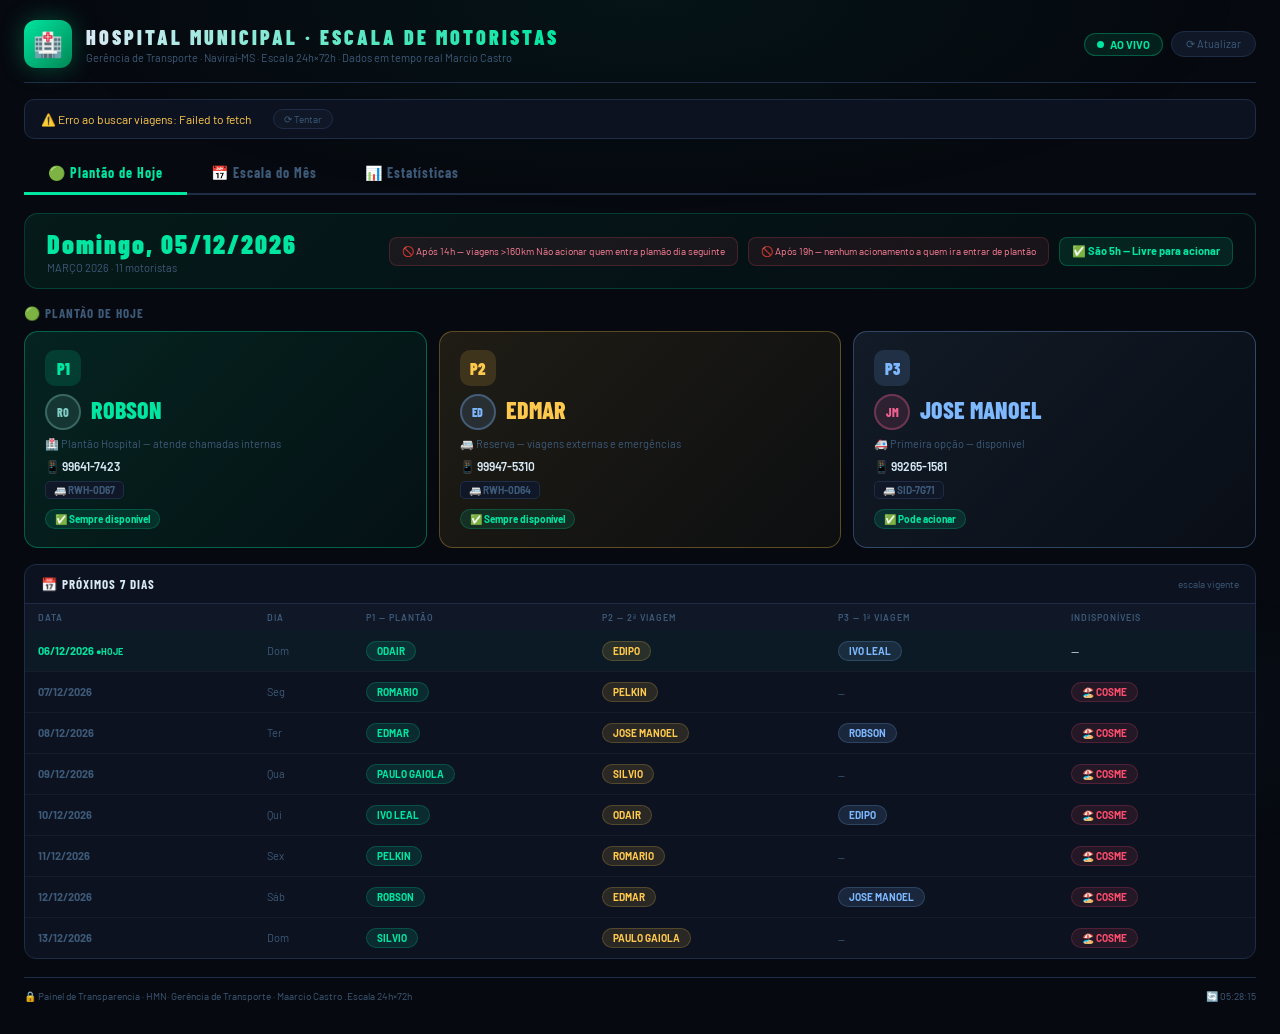
==== commit 8e503eb8: "Update index.html" ====
--- a/index.html
+++ b/index.html
@@ -324,7 +324,12 @@
 
 // ── PLANTÃO HOJE ─────────────────────────────────────────────────────
 function renderPlantao() {
-  const now = new Date(), dia=now.getDate(), h=now.getHours();
+ // const now = new Date(), dia=now.getDate(), h=now.getHours();
+  const now = new Date(), h=now.getHours();
+// Antes das 06h, ainda exibe o plantão do dia anterior
+const ref = new Date(now);
+if(h < 6) ref.setDate(ref.getDate() - 1);
+const dia = ref.getDate();
   document.getElementById("dateHoje").textContent = DIAS_F[now.getDay()]+", "+String(dia).padStart(2,"0")+"/"+String(now.getMonth()+1).padStart(2,"0")+"/"+now.getFullYear();
   document.getElementById("dateSub").textContent  = MES_LABEL+" · "+MOTORISTAS.length+" motoristas";
   document.getElementById("tsLbl").textContent    = "🔄 "+now.toLocaleTimeString("pt-BR");
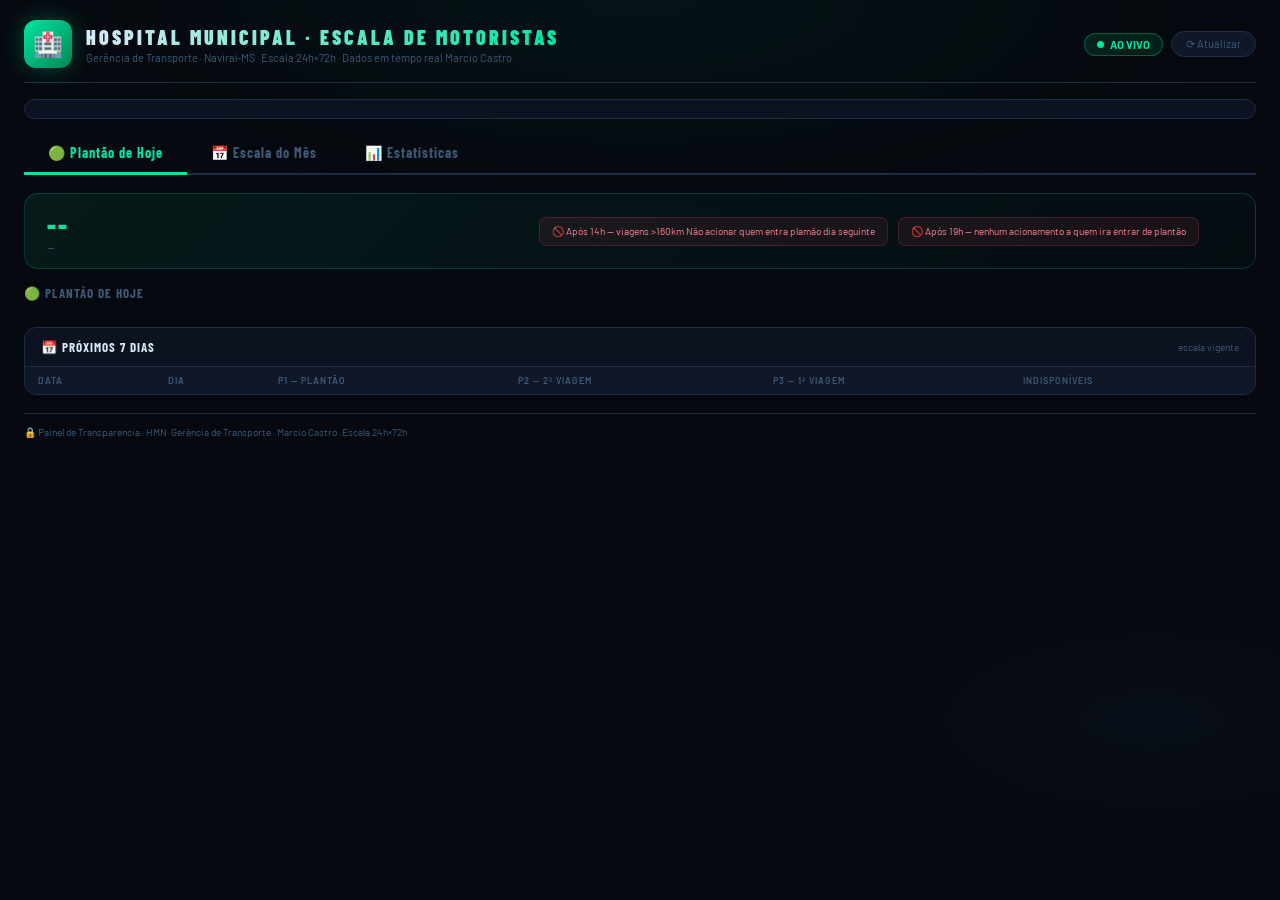
==== commit 0ef08f58: "Update index.html" ====
--- a/index.html
+++ b/index.html
@@ -241,7 +241,7 @@
 </div>
 
 <footer>
-  <p>🔒 Painel de Transparencia · HMN· Gerência de Transporte · Maarcio Castro .Escala 24h×72h</p>
+  <p>🔒 Painel de Transparencia · HMN· Gerência de Transporte · Marcio Castro .Escala 24h×72h</p>
   <p id="tsLbl"></p>
 </footer>
 </div>
@@ -330,7 +330,7 @@
 const ref = new Date(now);
 if(h < 6) ref.setDate(ref.getDate() - 1);
 const dia = ref.getDate();
-  document.getElementById("dateHoje").textContent = DIAS_F[now.getDay()]+", "+String(dia).padStart(2,"0")+"/"+String(now.getMonth()+1).padStart(2,"0")+"/"+now.getFullYear();
+  document.getElementById("dateHoje").textContent = DIAS_F[ref.getDay()]+", "+String(dia).padStart(2,"0")+"/"+String(ref.getMonth()+1).padStart(2,"0")+"/"+ref.getFullYear();
   document.getElementById("dateSub").textContent  = MES_LABEL+" · "+MOTORISTAS.length+" motoristas";
   document.getElementById("tsLbl").textContent    = "🔄 "+now.toLocaleTimeString("pt-BR");
 
@@ -350,9 +350,9 @@
     if(!mots.length) return`<div class="pc pc-vazio"><div class="pc-badge">${tipo}</div><div style="color:var(--muted);margin-top:4px">— Sem escala —</div></div>`;
     return mots.map(m=>{
       const cor=MCORE[m.nome]||"#aaa";
-      const desc=tipo==="P1"?"🏥 Plantão Hospital — atende chamadas internas":tipo==="P2"?"🚐 Reserva — viagens externas e emergências":"🚑 Primeira opção — disponivel";
+      const desc=tipo==="P1"?"🏥 Plantão Hospital — atende chamadas internas":tipo==="P2"?"🚐 PLANTÃO — VIAGEM ":"🚑 Primeira opção — disponivel";
       // P1 e P2: sempre disponíveis. P3: segue regra de horário
-      const regraHtml=tipo==="P3"?`<div><span class="rs ${rs}">${rl}</span></div>`:`<div><span class="rs rs-ok">✅ Sempre disponível</span></div>`;
+      const regraHtml=`<div><span class="rs ${rs}">${rl}</span></div>`:`<div><span class="rs rs-ok">✅ Sempre disponível</span></div>`;
       return`<div class="pc pc-${cls}"><div class="pc-badge">${tipo}</div>
         <div style="display:flex;align-items:center;gap:10px;margin-bottom:6px">
           <div class="av" style="width:36px;height:36px;background:${cor}22;color:${cor};border:2px solid ${cor}55;font-size:12px">${esc(ini(m.nome))}</div>
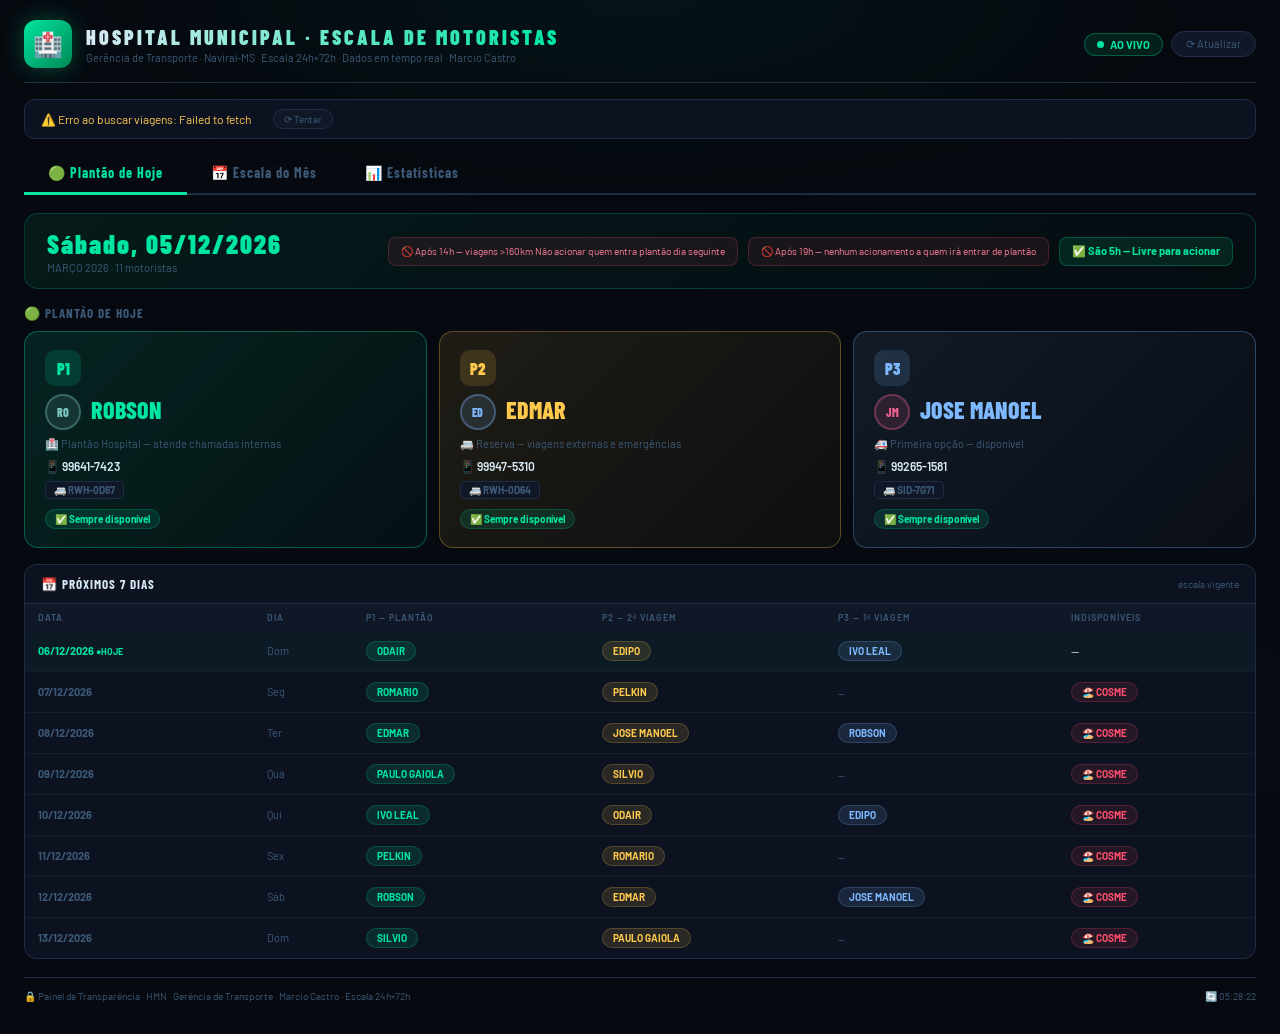
==== commit 3207b5ca: "Add files via upload" ====
--- a/index.html
+++ b/index.html
@@ -28,14 +28,12 @@
 .tab-btn{padding:11px 24px;font-family:'Barlow Condensed',sans-serif;font-size:14px;font-weight:700;letter-spacing:1px;color:var(--muted);cursor:pointer;border:none;background:none;border-bottom:3px solid transparent;margin-bottom:-2px;transition:all .2s}
 .tab-btn.active{color:var(--p1);border-bottom-color:var(--p1)}
 .tab-panel{display:none}.tab-panel.active{display:block}
-/* date banner */
 .date-banner{background:linear-gradient(135deg,rgba(0,229,160,.08),rgba(0,229,160,.02));border:1px solid rgba(0,229,160,.2);border-radius:14px;padding:14px 22px;margin-bottom:16px;display:flex;align-items:center;justify-content:space-between;flex-wrap:wrap;gap:10px}
 .date-hoje{font-family:'Barlow Condensed',sans-serif;font-size:26px;font-weight:900;color:var(--p1);letter-spacing:2px}
 .date-sub{font-size:11px;color:var(--muted);margin-top:2px}
 .regras-box{display:flex;gap:10px;flex-wrap:wrap}
 .regra{background:rgba(255,77,109,.08);border:1px solid rgba(255,77,109,.2);border-radius:8px;padding:6px 12px;font-size:10px;color:#ff8099;line-height:1.5}
 .regra-hora{border-radius:8px;padding:6px 12px;font-size:11px;font-weight:700}
-/* plantao cards */
 .sec-title{font-family:'Barlow Condensed',sans-serif;font-size:13px;font-weight:700;letter-spacing:1px;color:var(--muted);text-transform:uppercase;margin-bottom:10px}
 .plantao-grid{display:grid;grid-template-columns:repeat(3,1fr);gap:12px;margin-bottom:16px}
 .pc{border-radius:14px;padding:18px 20px;transition:transform .2s}.pc:hover{transform:translateY(-2px)}
@@ -56,13 +54,11 @@
 .rs-ok{background:rgba(0,229,160,.12);color:var(--p1);border:1px solid rgba(0,229,160,.2)}
 .rs-av{background:rgba(255,201,77,.12);color:var(--p2);border:1px solid rgba(255,201,77,.2)}
 .rs-no{background:rgba(255,77,109,.12);color:var(--red);border:1px solid rgba(255,77,109,.2)}
-/* cards genéricos */
 .card{background:var(--s1);border:1px solid var(--border);border-radius:12px;overflow:hidden;margin-bottom:14px}
 .card-scroll{background:var(--s1);border:1px solid var(--border);border-radius:12px;overflow:visible;margin-bottom:14px}
 .card-hd{padding:11px 16px;border-bottom:1px solid var(--border);display:flex;align-items:center;justify-content:space-between}
 .card-hd h3{font-family:'Barlow Condensed',sans-serif;font-size:13px;font-weight:700;letter-spacing:1px}
 .card-hd span{font-size:10px;color:var(--muted)}
-/* tabelas */
 table.dt{width:100%;border-collapse:collapse}
 table.dt th{padding:8px 13px;font-size:9px;text-transform:uppercase;letter-spacing:1px;color:var(--muted);text-align:left;background:var(--s2);font-weight:600}
 table.dt td{padding:10px 13px;font-size:12px;border-bottom:1px solid rgba(37,44,64,.4);vertical-align:middle}
@@ -72,7 +68,6 @@
 .chip-p2{display:inline-flex;padding:3px 10px;border-radius:20px;font-size:10px;font-weight:700;background:rgba(255,201,77,.12);color:var(--p2);border:1px solid rgba(255,201,77,.2)}
 .chip-p3{display:inline-flex;padding:3px 10px;border-radius:20px;font-size:10px;font-weight:700;background:rgba(126,184,255,.12);color:var(--p3);border:1px solid rgba(126,184,255,.2)}
 .chip-off{display:inline-flex;padding:3px 10px;border-radius:20px;font-size:10px;font-weight:700;background:rgba(255,77,109,.1);color:var(--red);border:1px solid rgba(255,77,109,.2)}
-/* escala visual */
 .esc-outer{display:flex;align-items:stretch;padding:10px 14px}
 .esc-fixed{flex-shrink:0;z-index:2;box-shadow:3px 0 6px rgba(0,0,0,.5)}
 .esc-scroll{overflow-x:auto;-webkit-overflow-scrolling:touch;flex:1}
@@ -87,7 +82,6 @@
 .efe{background:rgba(255,77,109,.15);color:var(--red);border-radius:4px;padding:2px 5px;font-weight:800;font-size:9px}
 .ere{background:rgba(255,140,66,.15);color:#ff8c42;border-radius:4px;padding:2px 5px;font-weight:800;font-size:9px}
 .eh{outline:2px solid var(--p1);outline-offset:-2px}
-/* stats */
 .kpis{display:grid;grid-template-columns:repeat(5,1fr);gap:11px;margin-bottom:16px}
 .kpi{background:var(--s1);border:1px solid var(--border);border-radius:11px;padding:14px 16px;position:relative;overflow:hidden;transition:border-color .2s,transform .2s}
 .kpi:hover{border-color:var(--p1);transform:translateY(-2px)}
@@ -155,8 +149,7 @@
     <div class="brand-ico">🏥</div>
     <div class="brand-text">
       <h1>HOSPITAL MUNICIPAL · ESCALA DE MOTORISTAS</h1>
-      <p>Gerência de Transporte · Naviraí-MS · Escala 24h×72h · Dados em tempo real
-      Marcio Castro </p>
+      <p>Gerência de Transporte · Naviraí-MS · Escala 24h×72h · Dados em tempo real · Marcio Castro</p>
     </div>
   </div>
   <div class="hdr-right">
@@ -179,8 +172,8 @@
       <div class="date-sub" id="dateSub">--</div>
     </div>
     <div class="regras-box">
-      <div class="regra">🚫 Após 14h — viagens &gt;160km Não acionar quem entra plamão dia seguinte</div>
-      <div class="regra">🚫 Após 19h — nenhum acionamento a quem ira entrar de plantão</div>
+      <div class="regra">🚫 Após 14h — viagens &gt;160km Não acionar quem entra plantão dia seguinte</div>
+      <div class="regra">🚫 Após 19h — nenhum acionamento a quem irá entrar de plantão</div>
       <div id="regraHora" class="regra-hora"></div>
     </div>
   </div>
@@ -241,7 +234,7 @@
 </div>
 
 <footer>
-  <p>🔒 Painel de Transparencia · HMN· Gerência de Transporte · Marcio Castro .Escala 24h×72h</p>
+  <p>🔒 Painel de Transparência · HMN · Gerência de Transporte · Marcio Castro · Escala 24h×72h</p>
   <p id="tsLbl"></p>
 </footer>
 </div>
@@ -253,15 +246,11 @@
 // ════════════════════════════════════════════════════════════════════
 
 const MES_LABEL     = "MARÇO 2026";
-const ESCALA_INICIO = new Date(2026, 2, 6);   // 06/03/2026  ← alterar
-const ESCALA_FIM    = new Date(2026, 3, 5);   // 05/04/2026  ← alterar
-
-// gid= = ID da aba Registro Geral publicada como CSV
+const ESCALA_INICIO = new Date(2026, 2, 6);   // 06/03/2026
+const ESCALA_FIM    = new Date(2026, 3, 5);   // 05/04/2026
+
 const VIAGENS_URL = "https://docs.google.com/spreadsheets/d/e/2PACX-1vS6FJhhY7ifdW7q8c3mObGodJm8fz2mfcLo2qns7aWzUbzJfCKOebOYqEI31sNlsn1vuTAFB__q2egV/pub?gid=164510149&single=true&output=csv";
 
-//  ESCALA DOS MOTORISTAS
-//  Formato: { dia_do_mes: "P1" | "P2" | "P3" | "FERIAS" | "RECESSO" }
-//  Dias sem entrada = folga (descanso 72h)
 const MOTORISTAS = [
   // ── GRUPO 1 ──────────────────────────────────────
   { nome:"PELKIN",       fone:"99884-4437", placa:"SIL-9E23",
@@ -307,7 +296,6 @@
 
 let VIAGENS = [], selMes=new Set(), selMot=new Set(), selDest=new Set(), MCORE={};
 
-// Inicializa cores da escala
 [...new Set(MOTORISTAS.map(m=>m.nome))].sort().forEach((m,i)=>MCORE[m]=CORES[i%CORES.length]);
 
 function esc(s){return String(s||"").replace(/&/g,"&amp;").replace(/</g,"&lt;").replace(/>/g,"&gt;").replace(/"/g,"&quot;");}
@@ -324,12 +312,11 @@
 
 // ── PLANTÃO HOJE ─────────────────────────────────────────────────────
 function renderPlantao() {
- // const now = new Date(), dia=now.getDate(), h=now.getHours();
   const now = new Date(), h=now.getHours();
-// Antes das 06h, ainda exibe o plantão do dia anterior
-const ref = new Date(now);
-if(h < 6) ref.setDate(ref.getDate() - 1);
-const dia = ref.getDate();
+  const ref = new Date(now);
+  if(h < 6) ref.setDate(ref.getDate() - 1);
+  const dia = ref.getDate();
+
   document.getElementById("dateHoje").textContent = DIAS_F[ref.getDay()]+", "+String(dia).padStart(2,"0")+"/"+String(ref.getMonth()+1).padStart(2,"0")+"/"+ref.getFullYear();
   document.getElementById("dateSub").textContent  = MES_LABEL+" · "+MOTORISTAS.length+" motoristas";
   document.getElementById("tsLbl").textContent    = "🔄 "+now.toLocaleTimeString("pt-BR");
@@ -339,10 +326,12 @@
   else if(h>=14){rEl.style.cssText="background:rgba(255,201,77,.08);border:1px solid rgba(255,201,77,.2);border-radius:8px;padding:6px 12px;font-size:11px;font-weight:700;color:var(--p2)";rEl.innerHTML="⚠️ São "+h+"h — só viagens &lt;160km";}
   else{rEl.style.cssText="background:rgba(0,229,160,.1);border:1px solid rgba(0,229,160,.25);border-radius:8px;padding:6px 12px;font-size:11px;font-weight:700;color:var(--p1)";rEl.innerHTML="✅ São "+h+"h — Livre para acionar";}
 
-  const rs=h>=19?"rs-no":h>=14?"rs-av":"rs-ok", rl=h>=19?"🚫 Não acionar":h>=14?"⚠️ Só <160km":"✅ Pode acionar";
   const p1=[],p2=[],p3=[],off=[];
-  MOTORISTAS.forEach(m=>{const v=(m.escala[dia]||"").toUpperCase();
-    if(v==="P1")p1.push(m); else if(v==="P2")p2.push(m); else if(v==="P3")p3.push(m);
+  MOTORISTAS.forEach(m=>{
+    const v=(m.escala[dia]||"").toUpperCase();
+    if(v==="P1")p1.push(m);
+    else if(v==="P2")p2.push(m);
+    else if(v==="P3")p3.push(m);
     else if(v.includes("FERIAS")||v.includes("RECESSO")) off.push(m.nome+(v.includes("RECESSO")?" (Recesso)":" (Férias)"));
   });
 
@@ -350,9 +339,9 @@
     if(!mots.length) return`<div class="pc pc-vazio"><div class="pc-badge">${tipo}</div><div style="color:var(--muted);margin-top:4px">— Sem escala —</div></div>`;
     return mots.map(m=>{
       const cor=MCORE[m.nome]||"#aaa";
-      const desc=tipo==="P1"?"🏥 Plantão Hospital — atende chamadas internas":tipo==="P2"?"🚐 PLANTÃO — VIAGEM ":"🚑 Primeira opção — disponivel";
-      // P1 e P2: sempre disponíveis. P3: segue regra de horário
-      const regraHtml=`<div><span class="rs ${rs}">${rl}</span></div>`:`<div><span class="rs rs-ok">✅ Sempre disponível</span></div>`;
+      const desc=tipo==="P1"?"🏥 Plantão Hospital — atende chamadas internas":tipo==="P2"?"🚐 Reserva — viagens externas e emergências":"🚑 Primeira opção — disponível";
+      // ✅ ALTERAÇÃO: todos os cards exibem "Sempre disponível"
+      const regraHtml=`<div><span class="rs rs-ok">✅ Sempre disponível</span></div>`;
       return`<div class="pc pc-${cls}"><div class="pc-badge">${tipo}</div>
         <div style="display:flex;align-items:center;gap:10px;margin-bottom:6px">
           <div class="av" style="width:36px;height:36px;background:${cor}22;color:${cor};border:2px solid ${cor}55;font-size:12px">${esc(ini(m.nome))}</div>
@@ -396,7 +385,6 @@
   const cur=new Date(ESCALA_INICIO);
   while(cur<=ESCALA_FIM){dias.push({d:cur.getDate(),ds:DIAS_S[cur.getDay()]});cur.setDate(cur.getDate()+1);}
 
-  // ── Tabela FIXA: só nomes ─────────────────────────────────────────
   let hn = `<table class="esc-table"><thead><tr><th style="text-align:left;min-width:110px">Motorista</th></tr></thead><tbody>`;
   MOTORISTAS.forEach(m => {
     const cor = MCORE[m.nome]||"#aaa";
@@ -404,7 +392,6 @@
   });
   hn += `</tbody></table>`;
 
-  // ── Tabela SCROLL: só dias ────────────────────────────────────────
   let hd = `<table class="esc-table"><thead><tr>`;
   dias.forEach(x => {
     const isH = x.d===hoje;
@@ -471,28 +458,28 @@
     document.getElementById("heatWrap").innerHTML='<div class="empty">Sem dados.</div>';
     return;
   }
-  // Ranking
+
   document.getElementById("drvTbody").innerHTML=list.map((d,i)=>{
     const df=Math.round(d.trips-avg);
     const bdg=df>2?`<span style="background:rgba(0,229,160,.12);color:var(--p1);border:1px solid rgba(0,229,160,.2);padding:1px 7px;border-radius:20px;font-size:9px;font-weight:700">+${df}</span>`:df<-2?`<span style="background:rgba(255,77,109,.12);color:var(--red);border:1px solid rgba(255,77,109,.2);padding:1px 7px;border-radius:20px;font-size:9px;font-weight:700">${df}</span>`:`<span style="background:rgba(255,201,77,.12);color:var(--p2);border:1px solid rgba(255,201,77,.2);padding:1px 7px;border-radius:20px;font-size:9px;font-weight:700">≈ méd</span>`;
     return`<tr><td style="color:var(--muted);font-size:10px">${i+1}º</td><td><div style="display:flex;align-items:center;gap:7px"><div class="av" style="background:${d.color}22;color:${d.color};border:1.5px solid ${d.color}55">${esc(d.init)}</div><div><div style="font-weight:600;font-size:12px">${esc(d.name)}</div><div style="font-size:9px;color:var(--muted)">${esc(d.topDest)}</div></div></div></td><td><span class="n-big" style="color:${d.color}">${d.trips}</span></td><td><div class="bar-row"><div class="bar-bg"><div class="bar-fill" style="width:${(d.trips/max*100).toFixed(1)}%;background:${d.color}"></div></div><span class="bar-pct">${(d.trips/tot*100).toFixed(1)}%</span></div></td><td style="font-size:10px;color:var(--muted)">${esc(d.topDest)||"—"}</td><td>${bdg}</td></tr>`;
   }).join("");
-  // Donut
+
   const svg=document.getElementById("donutSvg");const cx=65,cy=65,r=52,sw=14,circ=2*Math.PI*r;svg.innerHTML="";
   const bg=document.createElementNS("http://www.w3.org/2000/svg","circle");bg.setAttribute("cx",cx);bg.setAttribute("cy",cy);bg.setAttribute("r",r);bg.setAttribute("fill","none");bg.setAttribute("stroke","#162035");bg.setAttribute("stroke-width",sw);svg.appendChild(bg);
   let off=0;list.forEach(d=>{const pct=d.trips/tot,dash=pct*circ;const c=document.createElementNS("http://www.w3.org/2000/svg","circle");c.setAttribute("cx",cx);c.setAttribute("cy",cy);c.setAttribute("r",r);c.setAttribute("fill","none");c.setAttribute("stroke",d.color);c.setAttribute("stroke-width",sw);c.setAttribute("stroke-dasharray",`${Math.max(0,dash-1)} ${circ-Math.max(0,dash-1)}`);c.setAttribute("stroke-dashoffset",-off*circ);svg.appendChild(c);off+=pct;});
   document.getElementById("donutLeg").innerHTML=list.slice(0,8).map(d=>`<div class="li"><div class="ll"><div class="ld" style="background:${d.color}"></div><span class="ln">${esc(d.name.split(" ")[0])}</span></div><div class="lr"><span class="lp" style="color:${d.color}">${(d.trips/tot*100).toFixed(1)}%</span><span class="lt">${d.trips}v</span></div></div>`).join("");
-  // Heatmap
+
   const dc={};rows.forEach(r=>dc[r.d]=(dc[r.d]||0)+1);
   const topD=Object.entries(dc).sort((a,b)=>b[1]-a[1]).slice(0,10).map(e=>e[0]);
   const maxV=Math.max(...list.flatMap(d=>topD.map(dest=>d.dests[dest]||0)),1);
   let hh=`<div class="heat-hdr">${topD.map(d=>`<span title="${d}">${d}</span>`).join("")}</div>`;
   list.forEach(d=>{hh+=`<div class="heat-row"><div class="heat-lbl">${esc(d.name.split(" ")[0])}</div>`;topD.forEach(dest=>{const v=d.dests[dest]||0;const al=v>0?Math.min(1,.2+v/maxV*.8):.06;hh+=`<div class="heat-cell" style="${v>0?`background:${d.color};opacity:${al}`:"background:var(--s2);opacity:.4"}" onmouseenter="showTip(event,'<b>${esc(d.name)}</b> → ${esc(dest)}<br>${v} viagens')" onmouseleave="hideTip()" onmousemove="moveTip(event)">${v||""}</div>`;});hh+="</div>";});
   document.getElementById("heatWrap").innerHTML=hh;
-  // Destinos
+
   const ds=Object.entries(dc).sort((a,b)=>b[1]-a[1]);const dm=ds[0]?.[1]||1,dt=ds.reduce((s,e)=>s+e[1],0);
   document.getElementById("destTbody").innerHTML=ds.map(([d,t])=>`<tr><td style="font-weight:600">📍 ${esc(d)}</td><td style="font-family:'Barlow Condensed',sans-serif;font-size:17px;font-weight:800;color:var(--p2)">${t}</td><td><div class="bar-row"><div class="bar-bg"><div class="bar-fill" style="width:${(t/dm*100).toFixed(1)}%;background:var(--p2)"></div></div><span class="bar-pct">${(t/dt*100).toFixed(1)}%</span></div></td></tr>`).join("");
-  // Log
+
   const ls=[...rows].sort((a,b)=>b.dt.split("/").reverse().join("").localeCompare(a.dt.split("/").reverse().join("")));
   document.getElementById("logSub").textContent=`${ls.length} viagens`;
   document.getElementById("logTbody").innerHTML=ls.slice(0,300).map(r=>{const cor=MCORE[r.m]||"#aaa";return`<tr><td style="color:var(--muted);font-size:11px">${esc(r.dt)}</td><td><div style="display:flex;align-items:center;gap:7px"><div class="av" style="background:${cor}22;color:${cor};border:1.5px solid ${cor}55">${esc(ini(r.m))}</div><span style="font-weight:600;color:${cor}">${esc(r.m)}</span></div></td><td>📍 ${esc(r.d)}</td><td><span class="vb">${esc(r.placa||"—")}</span></td><td><span class="hv">${esc(r.hora||"—")}</span></td><td style="font-size:10px;color:var(--gold)">${esc(r.obs)}</td></tr>`;}).join("");
@@ -522,7 +509,6 @@
     }
     out.sort((a,b)=>b.dt.split("/").reverse().join("").localeCompare(a.dt.split("/").reverse().join("")));
     VIAGENS=out;
-    // adiciona cores para motoristas que só aparecem nas viagens
     [...new Set(out.map(v=>v.m))].sort().forEach((m,i)=>{if(!MCORE[m])MCORE[m]=CORES[i%CORES.length];});
     buildF(); renderStats();
     b.innerHTML=`<span style="color:var(--p1)">🟢 ${out.length} viagens · ${new Date().toLocaleTimeString("pt-BR")}</span> &nbsp;<button class="btn" onclick="fetchViagens()" style="font-size:10px;padding:3px 10px">⟳ Agora</button>`;
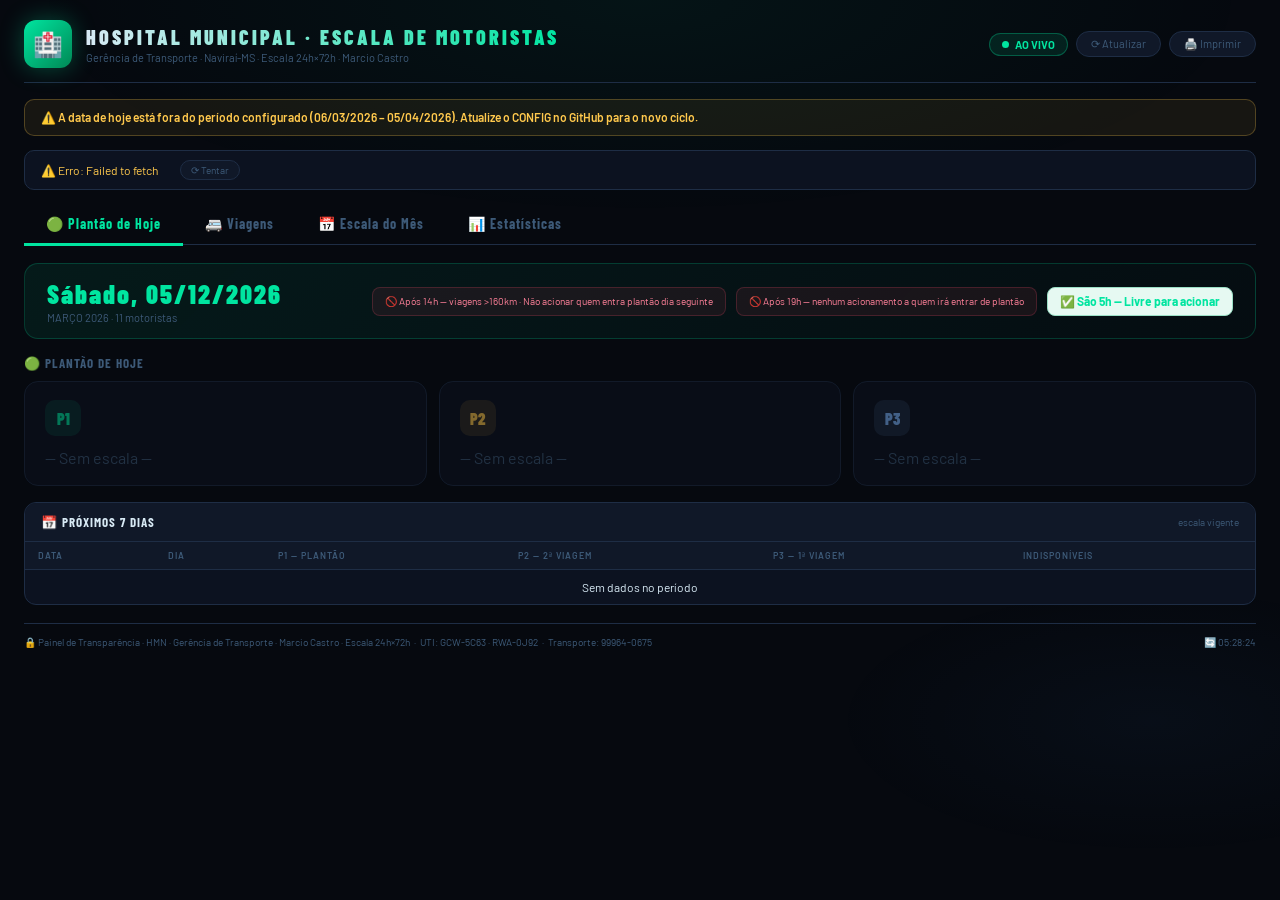
==== commit 3464e38d: "Add files via upload" ====
--- a/index.html
+++ b/index.html
@@ -23,9 +23,10 @@
 @keyframes blink{0%,100%{opacity:1}50%{opacity:.2}}
 .btn{background:var(--s2);border:1px solid var(--border);color:var(--muted);padding:5px 14px;border-radius:20px;font-size:11px;cursor:pointer;transition:all .2s;font-family:'Barlow',sans-serif}
 .btn:hover{border-color:var(--p1);color:var(--p1)}
-#banner{display:flex;align-items:center;gap:10px;background:var(--s1);border:1px solid var(--border);border-radius:10px;padding:9px 16px;margin-bottom:14px;font-size:12px;flex-wrap:wrap}
-.tabs{display:flex;margin-bottom:18px;border-bottom:2px solid var(--border)}
-.tab-btn{padding:11px 24px;font-family:'Barlow Condensed',sans-serif;font-size:14px;font-weight:700;letter-spacing:1px;color:var(--muted);cursor:pointer;border:none;background:none;border-bottom:3px solid transparent;margin-bottom:-2px;transition:all .2s}
+#banner{display:none;align-items:center;gap:10px;background:var(--s1);border:1px solid var(--border);border-radius:10px;padding:9px 16px;margin-bottom:14px;font-size:12px;flex-wrap:wrap}
+#alertaPeriodo{display:none;align-items:center;gap:10px;background:rgba(255,201,77,.07);border:1px solid rgba(255,201,77,.25);border-radius:10px;padding:10px 16px;margin-bottom:14px;font-size:12px;color:var(--p2);font-weight:600}
+.tabs{display:flex;margin-bottom:18px;border-bottom:1px solid var(--border)}
+.tab-btn{padding:11px 22px;font-family:'Barlow Condensed',sans-serif;font-size:14px;font-weight:700;letter-spacing:1px;color:var(--muted);cursor:pointer;border:none;background:none;border-bottom:3px solid transparent;margin-bottom:-2px;transition:all .2s}
 .tab-btn.active{color:var(--p1);border-bottom-color:var(--p1)}
 .tab-panel{display:none}.tab-panel.active{display:block}
 .date-banner{background:linear-gradient(135deg,rgba(0,229,160,.08),rgba(0,229,160,.02));border:1px solid rgba(0,229,160,.2);border-radius:14px;padding:14px 22px;margin-bottom:16px;display:flex;align-items:center;justify-content:space-between;flex-wrap:wrap;gap:10px}
@@ -56,14 +57,14 @@
 .rs-no{background:rgba(255,77,109,.12);color:var(--red);border:1px solid rgba(255,77,109,.2)}
 .card{background:var(--s1);border:1px solid var(--border);border-radius:12px;overflow:hidden;margin-bottom:14px}
 .card-scroll{background:var(--s1);border:1px solid var(--border);border-radius:12px;overflow:visible;margin-bottom:14px}
-.card-hd{padding:11px 16px;border-bottom:1px solid var(--border);display:flex;align-items:center;justify-content:space-between}
-.card-hd h3{font-family:'Barlow Condensed',sans-serif;font-size:13px;font-weight:700;letter-spacing:1px}
+.card-hd{padding:11px 16px;border-bottom:1px solid var(--border);display:flex;align-items:center;justify-content:space-between;background:var(--s2)}
+.card-hd h3{font-family:'Barlow Condensed',sans-serif;font-size:13px;font-weight:700;letter-spacing:1px;color:var(--text)}
 .card-hd span{font-size:10px;color:var(--muted)}
 table.dt{width:100%;border-collapse:collapse}
-table.dt th{padding:8px 13px;font-size:9px;text-transform:uppercase;letter-spacing:1px;color:var(--muted);text-align:left;background:var(--s2);font-weight:600}
-table.dt td{padding:10px 13px;font-size:12px;border-bottom:1px solid rgba(37,44,64,.4);vertical-align:middle}
+table.dt th{padding:8px 13px;font-size:9px;text-transform:uppercase;letter-spacing:1px;color:var(--muted);text-align:left;background:var(--s2);font-weight:600;border-bottom:1px solid var(--border)}
+table.dt td{padding:10px 13px;font-size:12px;border-bottom:1px solid rgba(30,45,69,.4);vertical-align:middle;color:var(--text)}
 table.dt tr:last-child td{border:none}
-table.dt tbody tr:hover td{background:rgba(0,229,160,.02)}
+table.dt tbody tr:hover td{background:rgba(0,229,160,.03)}
 .chip-p1{display:inline-flex;padding:3px 10px;border-radius:20px;font-size:10px;font-weight:700;background:rgba(0,229,160,.12);color:var(--p1);border:1px solid rgba(0,229,160,.2)}
 .chip-p2{display:inline-flex;padding:3px 10px;border-radius:20px;font-size:10px;font-weight:700;background:rgba(255,201,77,.12);color:var(--p2);border:1px solid rgba(255,201,77,.2)}
 .chip-p3{display:inline-flex;padding:3px 10px;border-radius:20px;font-size:10px;font-weight:700;background:rgba(126,184,255,.12);color:var(--p3);border:1px solid rgba(126,184,255,.2)}
@@ -74,7 +75,7 @@
 .esc-table{border-collapse:collapse;font-size:11px}
 .esc-table th{padding:6px 8px;font-size:9px;text-transform:uppercase;letter-spacing:1px;color:var(--muted);background:var(--s2);white-space:nowrap;font-weight:600;text-align:center;border-bottom:1px solid var(--border)}
 .esc-table td{padding:6px 6px;border-bottom:1px solid rgba(30,45,69,.3);text-align:center;min-width:34px;height:32px}
-.esc-table .mc{text-align:left;padding:6px 14px;font-weight:700;font-size:11px;white-space:nowrap;background:var(--s2);height:32px}
+.esc-table .mc{text-align:left;padding:6px 14px;font-weight:700;font-size:11px;white-space:nowrap;background:var(--s2);height:32px;color:var(--text)}
 .esc-fixed .esc-table th{min-width:110px;text-align:left;padding-left:10px}
 .ep1{background:rgba(0,229,160,.2);color:var(--p1);border-radius:4px;padding:2px 5px;font-weight:800;font-size:10px}
 .ep2{background:rgba(255,201,77,.2);color:var(--p2);border-radius:4px;padding:2px 5px;font-weight:800;font-size:10px}
@@ -117,51 +118,95 @@
 .legend{display:flex;flex-direction:column;gap:5px;width:100%}
 .li{display:flex;align-items:center;justify-content:space-between}
 .ll{display:flex;align-items:center;gap:6px}.ld{width:7px;height:7px;border-radius:2px;flex-shrink:0}
-.ln{font-size:10px}.lr{display:flex;align-items:center;gap:5px}
+.ln{font-size:10px;color:var(--text)}.lr{display:flex;align-items:center;gap:5px}
 .lp{font-size:10px;font-weight:700}.lt{font-size:9px;color:var(--muted)}
+.log-toolbar{display:flex;align-items:center;gap:8px;padding:10px 14px;border-bottom:1px solid var(--border);background:var(--s2)}
+.log-search{flex:1;border:1px solid var(--border);border-radius:20px;padding:5px 12px;font-size:11px;font-family:'Barlow',sans-serif;background:var(--s1);color:var(--text);outline:none;transition:border-color .2s}
+.log-search:focus{border-color:var(--p1)}
+.log-search::placeholder{color:var(--muted)}
 .heat-wrap{padding:10px 14px;overflow-x:auto}
 .heat-hdr{display:flex;gap:3px;padding-left:90px;margin-bottom:3px;align-items:flex-end;height:80px}
 .heat-hdr span{width:24px;font-size:9px;color:var(--muted);flex-shrink:0;writing-mode:vertical-rl;transform:rotate(180deg);text-align:left;white-space:nowrap;overflow:hidden;text-overflow:ellipsis;max-height:78px}
-.heat-row{display:flex;align-items:center;gap:3px;margin-bottom:2px;padding-top:0}
+.heat-row{display:flex;align-items:center;gap:3px;margin-bottom:2px}
 .heat-lbl{font-size:9px;color:var(--muted);width:86px;flex-shrink:0;text-align:right;padding-right:6px;white-space:nowrap;overflow:hidden;text-overflow:ellipsis}
 .heat-cell{width:24px;height:24px;border-radius:4px;display:flex;align-items:center;justify-content:center;font-size:8px;font-weight:700;color:rgba(255,255,255,.9);cursor:default;transition:transform .15s;flex-shrink:0}
 .heat-cell:hover{transform:scale(1.4);z-index:10;position:relative}
 .log-wrap{max-height:300px;overflow-y:auto}
 table.log{width:100%;border-collapse:collapse}
-table.log th{padding:7px 12px;font-size:9px;text-transform:uppercase;letter-spacing:1px;color:var(--muted);text-align:left;background:var(--s2);position:sticky;top:0;z-index:1}
-table.log td{padding:8px 12px;font-size:11px;border-bottom:1px solid rgba(37,44,64,.3)}
+table.log th{padding:7px 12px;font-size:9px;text-transform:uppercase;letter-spacing:1px;color:var(--muted);text-align:left;background:var(--s2);position:sticky;top:0;z-index:1;font-weight:600;border-bottom:1px solid var(--border)}
+table.log td{padding:8px 12px;font-size:11px;border-bottom:1px solid rgba(30,45,69,.3);color:var(--text)}
 table.log tr:last-child td{border:none}
-table.log tbody tr:hover td{background:rgba(0,229,160,.02)}
+table.log tbody tr:hover td{background:rgba(0,229,160,.03)}
 .vb{font-size:10px;font-weight:700;color:var(--muted);background:var(--s2);border:1px solid var(--border);padding:2px 7px;border-radius:4px;white-space:nowrap}
 .hv{font-family:'Barlow Condensed',sans-serif;font-size:15px;font-weight:800;color:var(--p1)}
-#tip{position:fixed;background:var(--s2);border:1px solid var(--border);border-radius:8px;padding:6px 10px;font-size:11px;pointer-events:none;z-index:9999;display:none;box-shadow:0 8px 24px rgba(0,0,0,.6);line-height:1.6}
+#tip{position:fixed;background:var(--s2);border:1px solid var(--border);border-radius:8px;padding:6px 10px;font-size:11px;pointer-events:none;z-index:9999;display:none;box-shadow:0 8px 24px rgba(0,0,0,.6);line-height:1.6;color:var(--text)}
 footer{border-top:1px solid var(--border);padding:12px 0;display:flex;justify-content:space-between;align-items:center;flex-wrap:wrap;gap:6px;margin-top:18px}
 footer p{font-size:10px;color:var(--muted)}
 .empty{padding:30px;text-align:center;color:var(--muted);font-size:12px}
-@media(max-width:1100px){.row2,.row3{grid-template-columns:1fr}.kpis{grid-template-columns:repeat(3,1fr)}.plantao-grid{grid-template-columns:1fr 1fr}.fg{grid-template-columns:1fr 1fr}}
-@media(max-width:600px){.plantao-grid{grid-template-columns:1fr}.kpis{grid-template-columns:repeat(2,1fr)}.page{padding:12px}}
+
+/* ── ABA VIAGENS ── */
+.viagens-kpis{display:grid;grid-template-columns:repeat(4,1fr);gap:11px;margin-bottom:16px}
+table.vt{width:100%;border-collapse:collapse}
+table.vt th{padding:8px 13px;font-size:9px;text-transform:uppercase;letter-spacing:1px;color:var(--muted);text-align:left;background:var(--s2);font-weight:600;border-bottom:1px solid var(--border);white-space:nowrap}
+table.vt td{padding:10px 13px;font-size:12px;border-bottom:1px solid rgba(30,45,69,.4);vertical-align:middle;color:var(--text)}
+table.vt tr:last-child td{border:none}
+table.vt tbody tr:hover td{background:rgba(0,229,160,.03)}
+.row-hoje td{background:rgba(0,229,160,.05)}
+.row-hoje:hover td{background:rgba(0,229,160,.09)!important}
+.row-ontem td{background:rgba(255,201,77,.04)}
+.row-ontem:hover td{background:rgba(255,201,77,.08)!important}
+.row-futuro td{background:rgba(126,184,255,.05)}
+.row-futuro:hover td{background:rgba(126,184,255,.09)!important}
+.row-sep-data td{background:var(--s3);padding:7px 14px;font-family:'Barlow Condensed',sans-serif;font-size:13px;font-weight:700;letter-spacing:1px;color:var(--muted);border-bottom:1px solid var(--border)}
+.dest-badge{display:inline-flex;align-items:center;gap:5px;padding:3px 10px;border-radius:20px;font-size:10px;font-weight:700;background:rgba(126,184,255,.12);color:var(--p3);border:1px solid rgba(126,184,255,.2)}
+.hora-badge{font-family:'Barlow Condensed',sans-serif;font-size:15px;font-weight:800;color:var(--p1)}
+.pac-badge{font-family:'Barlow Condensed',sans-serif;font-size:15px;font-weight:800;color:var(--purple)}
+.obs-txt{font-size:10px;color:var(--gold);font-weight:600}
+.placa-badge{font-size:10px;font-weight:700;color:var(--muted);background:var(--s2);border:1px solid var(--border);padding:2px 7px;border-radius:4px;white-space:nowrap}
+.fut-badge{font-family:'Barlow Condensed',sans-serif;font-size:13px;font-weight:800;color:var(--p3)}
+.aviso-postagem{background:rgba(126,184,255,.07);border:1px solid rgba(126,184,255,.2);border-radius:10px;padding:9px 16px;margin-bottom:14px;font-size:12px;color:var(--p3);display:flex;align-items:center;gap:8px}
+.viagens-search{flex:1;border:1px solid var(--border);border-radius:20px;padding:5px 12px;font-size:11px;font-family:'Barlow',sans-serif;background:var(--s1);color:var(--text);outline:none;transition:border-color .2s}
+.viagens-search:focus{border-color:var(--p1)}
+.viagens-search::placeholder{color:var(--muted)}
+
+@media(max-width:1100px){.row2,.row3{grid-template-columns:1fr}.kpis{grid-template-columns:repeat(3,1fr)}.plantao-grid{grid-template-columns:1fr 1fr}.fg{grid-template-columns:1fr 1fr}.viagens-kpis{grid-template-columns:repeat(2,1fr)}}
+@media(max-width:600px){.plantao-grid{grid-template-columns:1fr}.kpis{grid-template-columns:repeat(2,1fr)}.page{padding:12px}.tab-btn{font-size:13px;padding:10px 12px}.brand-text h1{font-size:17px}.viagens-kpis{grid-template-columns:repeat(2,1fr)}}
+@media print{
+  body{background:#06090f;-webkit-print-color-adjust:exact;print-color-adjust:exact}
+  #banner,#alertaPeriodo,.hdr-right,.tabs,#panelStats{display:none!important}
+  .tab-panel{display:block!important}
+  .pc,.card,.card-scroll{break-inside:avoid}
+  .page{padding:10px;max-width:100%}
+  .plantao-grid{grid-template-columns:repeat(3,1fr)}
+}
 </style>
 </head>
 <body>
 <div class="page">
+
 <header>
   <div class="brand">
     <div class="brand-ico">🏥</div>
     <div class="brand-text">
       <h1>HOSPITAL MUNICIPAL · ESCALA DE MOTORISTAS</h1>
-      <p>Gerência de Transporte · Naviraí-MS · Escala 24h×72h · Dados em tempo real · Marcio Castro</p>
+      <p id="hdrSub">Gerência de Transporte · Naviraí-MS · Escala 24h×72h · Marcio Castro</p>
     </div>
   </div>
   <div class="hdr-right">
     <span class="tag tag-live"><span class="live-dot"></span>AO VIVO</span>
-    <button class="btn" onclick="init()">⟳ Atualizar</button>
+    <button class="btn" id="btnAtualizar">⟳ Atualizar</button>
+    <button class="btn" onclick="window.print()">🖨️ Imprimir</button>
   </div>
 </header>
+
+<div id="alertaPeriodo"></div>
 <div id="banner"></div>
+
 <div class="tabs">
-  <button class="tab-btn active" onclick="switchTab('plantao')">🟢 Plantão de Hoje</button>
-  <button class="tab-btn" onclick="switchTab('escala')">📅 Escala do Mês</button>
-  <button class="tab-btn" onclick="switchTab('stats')">📊 Estatísticas</button>
+  <button class="tab-btn active" data-tab="plantao">🟢 Plantão de Hoje</button>
+  <button class="tab-btn" data-tab="viagens">🚐 Viagens</button>
+  <button class="tab-btn" data-tab="escala">📅 Escala do Mês</button>
+  <button class="tab-btn" data-tab="stats">📊 Estatísticas</button>
 </div>
 
 <!-- ABA PLANTÃO -->
@@ -172,7 +217,7 @@
       <div class="date-sub" id="dateSub">--</div>
     </div>
     <div class="regras-box">
-      <div class="regra">🚫 Após 14h — viagens &gt;160km Não acionar quem entra plantão dia seguinte</div>
+      <div class="regra">🚫 Após 14h — viagens &gt;160km · Não acionar quem entra plantão dia seguinte</div>
       <div class="regra">🚫 Após 19h — nenhum acionamento a quem irá entrar de plantão</div>
       <div id="regraHora" class="regra-hora"></div>
     </div>
@@ -188,6 +233,97 @@
   </div>
 </div>
 
+<!-- ── ABA VIAGENS ── -->
+<div class="tab-panel" id="panelViagens">
+
+  <!-- KPIs resumo -->
+  <div class="viagens-kpis" style="grid-template-columns:repeat(5,1fr)">
+    <div class="kpi c0">
+      <div class="kpi-lbl">Viagens Hoje</div>
+      <div class="kpi-val" id="vkHoje">--</div>
+      <div class="kpi-sub" id="vkHojeData">--</div>
+    </div>
+    <div class="kpi c1">
+      <div class="kpi-lbl">Viagens Ontem</div>
+      <div class="kpi-val" id="vkOntem">--</div>
+      <div class="kpi-sub" id="vkOntemData">--</div>
+    </div>
+    <div class="kpi c2">
+      <div class="kpi-lbl">Motoristas Hoje</div>
+      <div class="kpi-val" id="vkMots">--</div>
+      <div class="kpi-sub">em serviço hoje</div>
+    </div>
+    <div class="kpi c3">
+      <div class="kpi-lbl">Pacientes Hoje</div>
+      <div class="kpi-val" id="vkPac">--</div>
+      <div class="kpi-sub">total transportados</div>
+    </div>
+    <div class="kpi c2">
+      <div class="kpi-lbl">Próximas Viagens</div>
+      <div class="kpi-val" id="vkFuturas">--</div>
+      <div class="kpi-sub" id="vkFuturasSub">agendadas</div>
+    </div>
+  </div>
+
+  <!-- Tabela unificada: ontem + hoje -->
+  <div class="card">
+    <div class="card-hd">
+      <h3>🚐 VIAGENS DE ONTEM E HOJE</h3>
+      <span id="vSubtitle">--</span>
+    </div>
+    <div class="log-toolbar">
+      <input class="viagens-search" id="viagensSearch" type="text" placeholder="🔍  Buscar motorista, destino, placa...">
+    </div>
+    <div style="overflow-x:auto">
+      <table class="vt">
+        <thead>
+          <tr>
+            <th>Dia</th>
+            <th>Motorista</th>
+            <th>Destino</th>
+            <th>Placa</th>
+            <th>Saída</th>
+            <th>Pacientes</th>
+            <th>Obs</th>
+          </tr>
+        </thead>
+        <tbody id="viagensTbody"></tbody>
+      </table>
+    </div>
+  </div>
+
+  <!-- Aviso de postagem após 19h -->
+  <div class="aviso-postagem" id="avisoPostagem" style="display:none">
+    📋 Viagens postadas após 19h aparecem aqui imediatamente e ficam visíveis para o grupo.
+    Elas passam para "hoje" automaticamente à meia-noite.
+  </div>
+
+  <!-- Card viagens futuras -->
+  <div class="card" id="cardFuturas" style="display:none">
+    <div class="card-hd">
+      <h3>📋 PRÓXIMAS VIAGENS AGENDADAS</h3>
+      <span id="vFuturasSub">--</span>
+    </div>
+    <div style="overflow-x:auto">
+      <table class="vt">
+        <thead>
+          <tr>
+            <th>Data</th>
+            <th>Motorista</th>
+            <th>Destino</th>
+            <th>Placa</th>
+            <th>Saída</th>
+            <th>Pacientes</th>
+            <th>Obs</th>
+          </tr>
+        </thead>
+        <tbody id="futurasTbody"></tbody>
+      </table>
+    </div>
+  </div>
+
+</div><!-- fim panelViagens -->
+
 <!-- ABA ESCALA DO MÊS -->
 <div class="tab-panel" id="panelEscala">
   <div class="card-scroll">
@@ -202,7 +338,7 @@
 <!-- ABA ESTATÍSTICAS -->
 <div class="tab-panel" id="panelStats">
   <div class="filters-wrap">
-    <div class="filters-title">🔍 Filtros interativos &nbsp;<button class="btn" onclick="resetF()" style="font-size:10px;padding:3px 10px">✕ Limpar</button></div>
+    <div class="filters-title">🔍 Filtros &nbsp;<button class="btn" id="btnResetF" style="font-size:10px;padding:3px 10px">✕ Limpar</button></div>
     <div class="fg">
       <div><label>Mês</label><div class="chips" id="fMes"></div></div>
       <div><label>Motorista</label><div class="chips" id="fMot"></div></div>
@@ -228,299 +364,678 @@
     <div class="card"><div class="card-hd"><h3>📍 VIAGENS POR DESTINO</h3><span id="destSub">--</span></div>
       <table class="dt"><thead><tr><th>Destino</th><th>Total</th><th>Distribuição</th></tr></thead><tbody id="destTbody"></tbody></table></div>
   </div>
-  <div class="card"><div class="card-hd"><h3>📄 LOG DE VIAGENS</h3><span id="logSub">--</span></div>
+  <div class="card">
+    <div class="card-hd"><h3>📄 REGISTRO DE VIAGENS</h3><span id="logSub">--</span></div>
+    <div class="log-toolbar">
+      <input class="log-search" id="logSearch" type="text" placeholder="🔍  Buscar motorista, destino, placa...">
+    </div>
     <div class="log-wrap"><table class="log"><thead><tr><th>Data</th><th>Motorista</th><th>Destino</th><th>Placa</th><th>Hora</th><th>Obs</th></tr></thead><tbody id="logTbody"></tbody></table></div>
   </div>
 </div>
 
 <footer>
-  <p>🔒 Painel de Transparência · HMN · Gerência de Transporte · Marcio Castro · Escala 24h×72h</p>
+  <p>🔒 Painel de Transparência · HMN · Gerência de Transporte · Marcio Castro · Escala 24h×72h
+     &nbsp;·&nbsp; UTI: <span id="footerUTI">--</span>
+     &nbsp;·&nbsp; Transporte: <span id="footerFone">--</span>
+  </p>
   <p id="tsLbl"></p>
 </footer>
 </div>
 <div id="tip"></div>
 
 <script>
-// ════════════════════════════════════════════════════════════════════
-//  CONFIGURAÇÃO — ALTERE AQUI TODO MÊS
-// ════════════════════════════════════════════════════════════════════
-
-const MES_LABEL     = "MARÇO 2026";
-const ESCALA_INICIO = new Date(2026, 2, 6);   // 06/03/2026
-const ESCALA_FIM    = new Date(2026, 3, 5);   // 05/04/2026
-
-const VIAGENS_URL = "https://docs.google.com/spreadsheets/d/e/2PACX-1vS6FJhhY7ifdW7q8c3mObGodJm8fz2mfcLo2qns7aWzUbzJfCKOebOYqEI31sNlsn1vuTAFB__q2egV/pub?gid=164510149&single=true&output=csv";
-
-const MOTORISTAS = [
-  // ── GRUPO 1 ──────────────────────────────────────
-  { nome:"PELKIN",       fone:"99884-4437", placa:"SIL-9E23",
-    escala:{ 7:"P2", 11:"P1", 15:"P2", 19:"P1", 23:"P2", 27:"P1", 31:"P2",  4:"P1" } },
-  { nome:"ROMARIO",      fone:"98139-4366", placa:"QAB-5799",
-    escala:{ 7:"P1", 11:"P2", 15:"P1", 19:"P2", 23:"P1", 27:"P2", 31:"P1",  4:"P2" } },
-  // ── GRUPO 2 ──────────────────────────────────────
-  { nome:"EDMAR",        fone:"99947-5310", placa:"RWH-0D64",
-    escala:{ 8:"P1", 12:"P2", 16:"P3", 20:"P1", 24:"P2", 28:"P3",  1:"P1",  5:"P2" } },
-  { nome:"JOSE MANOEL",  fone:"99265-1581", placa:"SID-7G71",
-    escala:{ 8:"P2", 12:"P3", 16:"P1", 20:"P2", 24:"P3", 28:"P1",  1:"P2",  5:"P3" } },
-  { nome:"ROBSON",       fone:"99641-7423", placa:"RWH-0D67",
-    escala:{ 8:"P3", 12:"P1", 16:"P2", 20:"P3", 24:"P1", 28:"P2",  1:"P3",  5:"P1" } },
-  // ── GRUPO 3 ──────────────────────────────────────
-  { nome:"COSME",        fone:"99677-0467", placa:"SYX-9F79",
-    escala:{ 7:"FERIAS", 8:"FERIAS", 9:"FERIAS", 10:"FERIAS", 11:"FERIAS",
-            12:"FERIAS", 13:"FERIAS", 14:"FERIAS", 15:"FERIAS", 16:"FERIAS",
-            17:"P1", 21:"P2", 25:"P3", 29:"P1", 2:"P2" } },
-  { nome:"SILVIO",       fone:"99644-7196", placa:"TEA-4A97",
-    escala:{ 9:"P2", 13:"P1", 17:"P2", 21:"P3", 25:"P1", 29:"P2",  2:"P3" } },
-  { nome:"PAULO GAIOLA", fone:"99957-2433", placa:"RWB-4G28",
-    escala:{ 9:"P1", 13:"P2", 17:"P3", 21:"P1", 25:"P2", 29:"P3",  2:"P1" } },
-  // ── GRUPO 4 ──────────────────────────────────────
-  { nome:"IVO LEAL",     fone:"99697-3163", placa:"RWA-0J92",
-    escala:{ 6:"P3", 10:"P1", 14:"P2", 17:"RECESSO", 18:"RECESSO", 19:"RECESSO",
-            20:"RECESSO", 21:"RECESSO", 22:"RECESSO", 23:"RECESSO",
-            26:"P1", 30:"P2",  3:"P3" } },
-  { nome:"ODAIR",        fone:"99949-6233", placa:"QAU-4F33",
-    escala:{ 6:"P1", 10:"P2", 14:"P3", 18:"P1", 22:"P2", 26:"P3", 30:"P1",  3:"P2" } },
-  { nome:"EDIPO",        fone:"99122-6035", placa:"GCW-5C63",
-    escala:{ 6:"P2", 10:"P3", 14:"P1", 18:"P2", 22:"P1", 26:"P2", 30:"P3",  3:"P1" } },
-];
-
-// ════════════════════════════════════════════════════════════════════
-//  FIM DA CONFIGURAÇÃO
-// ════════════════════════════════════════════════════════════════════
-
-const REFRESH_MS  = 5 * 60 * 1000;
+// =============================================================================
+//  ✏️  ÁREA DE EDIÇÃO MENSAL — ATUALIZE AQUI E FAÇA COMMIT
+// =============================================================================
+
+const CONFIG = {
+
+  // ══════════════════════════════════════════════════════════════════════════
+  // 1. CABEÇALHO DO MÊS
+  // ══════════════════════════════════════════════════════════════════════════
+  MES_LABEL : "MARÇO 2026",
+  INICIO    : "06/03/2026",
+  FIM       : "05/04/2026",
+
+  // ══════════════════════════════════════════════════════════════════════════
+  // 2. RODÍZIO MENSAL DOS TIMES
+  //
+  //  ┌─ REGRA ──────────────────────────────────────────────────────────────┐
+  //  │  Todo mês: recorte a 1ª linha e cole como última linha da lista.    │
+  //  │  Os grupos se reorganizam automaticamente pela nova ordem.           │
+  //  └──────────────────────────────────────────────────────────────────────┘
+  //
+  //  Como fazer no GitHub:
+  //  1. Clique no lápis ✏️ para editar
+  //  2. Posicione o cursor na linha marcada com ← PRÓXIMO A DESCER
+  //  3. Selecione a linha inteira: Home → Shift+↓
+  //  4. Recorte: Ctrl+X  (Mac: ⌘+X)
+  //  5. Vá até a última linha antes do ], e cole: Ctrl+V  (Mac: ⌘+V)
+  //  6. Atualize a ESCALA de todos com os dias/postos do novo mês
+  //  7. Commit changes
+  //
+  // ══════════════════════════════════════════════════════════════════════════
+  // 3. ESCALA DOS MOTORISTAS
+  //
+  //  Formato:  "DIA:POSTO  DIA:POSTO  ..."
+  //  Postos:   P1   P2   P3   FERIAS   RECESSO
+  //  Intervalos: "7-16:FERIAS"  "17-23:RECESSO"
+  //  Dias menores que INICIO pertencem ao mês seguinte.
+  //
+  //  ┌──────────────────────────────────────────────────────────────────────┐
+  //  │  MARÇO 2026 — próximo a descer no rodízio de abril: PELKIN          │
+  //  └──────────────────────────────────────────────────────────────────────┘
+  //
+  //   NOME              FONE           PLACA        ESCALA
+  MOTORISTAS: [
+
+    // ▼ PRÓXIMO A DESCER — recorte esta linha e cole no final em abril ▼
+    { NOME:"PELKIN",       FONE:"99884-4437", PLACA:"SIL-9E23",  ESCALA:"7:P2  11:P1  15:P2  19:P1  23:P2  27:P1  31:P2   4:P1" },
+    // ▲ ─────────────────────────────────────────────────────────────── ▲
+
+    { NOME:"ROMARIO",      FONE:"98139-4366", PLACA:"QAB-5799",  ESCALA:"7:P1  11:P2  15:P1  19:P2  23:P1  27:P2  31:P1   4:P2" },
+    { NOME:"EDMAR",        FONE:"99947-5310", PLACA:"RWH-0D64",  ESCALA:"8:P1  12:P2  16:P3  20:P1  24:P2  28:P3   1:P1   5:P2" },
+    { NOME:"JOSE MANOEL",  FONE:"99265-1581", PLACA:"SID-7G71",  ESCALA:"8:P2  12:P3  16:P1  20:P2  24:P3  28:P1   1:P2   5:P3" },
+    { NOME:"ROBSON",       FONE:"99641-7423", PLACA:"RWH-0D67",  ESCALA:"8:P3  12:P1  16:P2  20:P3  24:P1  28:P2   1:P3   5:P1" },
+    { NOME:"COSME",        FONE:"99677-0467", PLACA:"SYX-9F79",  ESCALA:"7-16:FERIAS  17:P1  21:P2  25:P3  29:P1   2:P2"        },
+    { NOME:"SILVIO",       FONE:"99644-7196", PLACA:"TEA-4A97",  ESCALA:"9:P2  13:P1  17:P2  21:P3  25:P1  29:P2   2:P3"        },
+    { NOME:"PAULO GAIOLA", FONE:"99957-2433", PLACA:"RWB-4G28",  ESCALA:"9:P1  13:P2  17:P3  21:P1  25:P2  29:P3   2:P1"        },
+    { NOME:"IVO LEAL",     FONE:"99697-3163", PLACA:"RWA-0J92",  ESCALA:"6:P3  10:P1  14:P2  17-23:RECESSO  26:P1  30:P2  3:P3" },
+    { NOME:"ODAIR",        FONE:"99949-6233", PLACA:"QAU-4F33",  ESCALA:"6:P1  10:P2  14:P3  18:P1  22:P2  26:P3  30:P1  3:P2"  },
+    { NOME:"EDIPO",        FONE:"99122-6035", PLACA:"GCW-5C63",  ESCALA:"6:P2  10:P3  14:P1  18:P2  22:P1  26:P2  30:P3  3:P1"  },
+
+    // ← cole aqui a linha recortada do topo (antes deste comentário)
+  ],
+
+  // ══════════════════════════════════════════════════════════════════════════
+  // 4. INFORMAÇÕES COMPLEMENTARES
+  // ══════════════════════════════════════════════════════════════════════════
+  VEICULOS_UTI    : "GCW-5C63 · RWA-0J92",
+  FONE_TRANSPORTE : "99964-0675",
+  VIAGENS_URL: "https://docs.google.com/spreadsheets/d/e/2PACX-1vS6FJhhY7ifdW7q8c3mObGodJm8fz2mfcLo2qns7aWzUbzJfCKOebOYqEI31sNlsn1vuTAFB__q2egV/pub?gid=164510149&single=true&output=csv",
+};
+
+// =============================================================================
+//  ⚙️  SISTEMA — NÃO É NECESSÁRIO EDITAR ABAIXO DESTA LINHA
+// =============================================================================
+
+function parseConfig() {
+  const [d0, m0, y0] = CONFIG.INICIO.split("/").map(Number);
+  const [d1, m1, y1] = CONFIG.FIM.split("/").map(Number);
+  return CONFIG.MOTORISTAS.map(function(m) {
+    const escalaMap = {};
+    function addEntry(dNum, posto) {
+      if (isNaN(dNum) || dNum < 1 || dNum > 31) return;
+      const month = dNum >= d0 ? m0 : m1;
+      const year  = dNum >= d0 ? y0  : y1;
+      const key = year + "-" + String(month).padStart(2,"0") + "-" + String(dNum).padStart(2,"0");
+      escalaMap[key] = posto.toUpperCase();
+    }
+    (m.ESCALA || "").trim().split(/\s+/).forEach(function(entry) {
+      if (!entry.includes(":")) return;
+      const colon  = entry.lastIndexOf(":");
+      const diaStr = entry.slice(0, colon).trim();
+      const posto  = entry.slice(colon + 1).trim();
+      if (!posto) return;
+      if (diaStr.includes("-")) {
+        const parts = diaStr.split("-");
+        const a = parseInt(parts[0]), b = parseInt(parts[1]);
+        if (!isNaN(a) && !isNaN(b) && a <= b)
+          for (var d = a; d <= b; d++) addEntry(d, posto);
+      } else {
+        addEntry(parseInt(diaStr), posto);
+      }
+    });
+    return { nome: m.NOME, fone: m.FONE, placa: m.PLACA, escalaMap: escalaMap };
+  });
+}
+
+const MOTS = parseConfig();
+var _ini = CONFIG.INICIO.split("/").map(Number);
+var _fim = CONFIG.FIM.split("/").map(Number);
+const ESC_INICIO = new Date(_ini[2], _ini[1]-1, _ini[0]);
+const ESC_FIM    = new Date(_fim[2], _fim[1]-1, _fim[0]);
+
+const REFRESH_MS = 5 * 60 * 1000;
 const DIAS_S = ["Dom","Seg","Ter","Qua","Qui","Sex","Sáb"];
 const DIAS_F = ["Domingo","Segunda-feira","Terça-feira","Quarta-feira","Quinta-feira","Sexta-feira","Sábado"];
 const MES_N  = ["","JAN","FEV","MAR","ABR","MAI","JUN","JUL","AGO","SET","OUT","NOV","DEZ"];
 const CORES  = ["#00e5a0","#ffc94d","#7eb8ff","#ff8c42","#f06292","#4dd0e1","#a5d6a7","#ce93d8","#80cbc4","#ffb74d","#e8a0bf","#b5ead7"];
 
-let VIAGENS = [], selMes=new Set(), selMot=new Set(), selDest=new Set(), MCORE={};
-
-[...new Set(MOTORISTAS.map(m=>m.nome))].sort().forEach((m,i)=>MCORE[m]=CORES[i%CORES.length]);
-
-function esc(s){return String(s||"").replace(/&/g,"&amp;").replace(/</g,"&lt;").replace(/>/g,"&gt;").replace(/"/g,"&quot;");}
-function ini(n){const p=n.split(" ");return p.length>=2?p[0][0]+p[1][0]:n.slice(0,2);}
-function showTip(e,h){const t=document.getElementById("tip");t.innerHTML=h;t.style.display="block";t.style.left=(e.clientX+14)+"px";t.style.top=(e.clientY-10)+"px";}
-function moveTip(e){const t=document.getElementById("tip");t.style.left=(e.clientX+14)+"px";t.style.top=(e.clientY-10)+"px";}
-function hideTip(){document.getElementById("tip").style.display="none";}
-
-function switchTab(t){
-  document.querySelectorAll('.tab-btn').forEach((b,i)=>b.classList.toggle('active',["plantao","escala","stats"][i]===t));
-  document.querySelectorAll('.tab-panel').forEach(p=>p.classList.remove('active'));
-  document.getElementById('panel'+t[0].toUpperCase()+t.slice(1)).classList.add('active');
-}
-
-// ── PLANTÃO HOJE ─────────────────────────────────────────────────────
+let VIAGENS = [], logRowsCache = [], viagensCache = [];
+let selMes=new Set(), selMot=new Set(), selDest=new Set();
+let MCORE = {};
+let fetchTimer = null, nextFetch = null;
+
+[...new Set(MOTS.map(function(m){ return m.nome; }))].sort().forEach(function(nome, i) {
+  MCORE[nome] = CORES[i % CORES.length];
+});
+
+// ── UTILIDADES ────────────────────────────────────────────────────────────────
+function esc(s) {
+  return String(s || "")
+    .replace(/&/g,"&amp;").replace(/</g,"&lt;")
+    .replace(/>/g,"&gt;").replace(/"/g,"&quot;").replace(/'/g,"&#39;");
+}
+function ini(n) { const p = n.split(" "); return p.length >= 2 ? p[0][0]+p[1][0] : n.slice(0,2); }
+function norm(s) { return String(s).toUpperCase().normalize("NFD").replace(/[\u0300-\u036f]/g,""); }
+function dk(date) {
+  return date.getFullYear() + "-"
+    + String(date.getMonth()+1).padStart(2,"0") + "-"
+    + String(date.getDate()).padStart(2,"0");
+}
+// Converte "DD/MM/AAAA" em string comparável "AAAA-MM-DD"
+function dtToKey(dt) {
+  if (!dt || !dt.includes("/")) return "";
+  const p = dt.split("/");
+  if (p.length < 3) return "";
+  return p[2] + "-" + p[1].padStart(2,"0") + "-" + p[0].padStart(2,"0");
+}
+// Formata data para exibição "DD/MM"
+function fmtDia(dt) {
+  if (!dt) return "--";
+  const p = dt.split("/");
+  return p[0] + "/" + p[1];
+}
+function showTip(e,h){ const t=document.getElementById("tip"); t.innerHTML=h; t.style.display="block"; moveTip(e); }
+function moveTip(e){ const t=document.getElementById("tip"); t.style.left=(e.clientX+14)+"px"; t.style.top=(e.clientY-10)+"px"; }
+function hideTip(){ document.getElementById("tip").style.display="none"; }
+
+// ── ABAS ──────────────────────────────────────────────────────────────────────
+function switchTab(tabName) {
+  document.querySelectorAll(".tab-btn").forEach(function(b) {
+    b.classList.toggle("active", b.dataset.tab === tabName);
+  });
+  document.querySelectorAll(".tab-panel").forEach(function(p) { p.classList.remove("active"); });
+  const panel = document.getElementById("panel" + tabName.charAt(0).toUpperCase() + tabName.slice(1));
+  if (panel) panel.classList.add("active");
+}
+
+// ── RENDER PLANTÃO ────────────────────────────────────────────────────────────
 function renderPlantao() {
-  const now = new Date(), h=now.getHours();
+  const now = new Date(), h = now.getHours();
   const ref = new Date(now);
-  if(h < 6) ref.setDate(ref.getDate() - 1);
-  const dia = ref.getDate();
-
-  document.getElementById("dateHoje").textContent = DIAS_F[ref.getDay()]+", "+String(dia).padStart(2,"0")+"/"+String(ref.getMonth()+1).padStart(2,"0")+"/"+ref.getFullYear();
-  document.getElementById("dateSub").textContent  = MES_LABEL+" · "+MOTORISTAS.length+" motoristas";
-  document.getElementById("tsLbl").textContent    = "🔄 "+now.toLocaleTimeString("pt-BR");
-
-  const rEl=document.getElementById("regraHora");
-  if(h>=19){rEl.style.cssText="background:rgba(255,77,109,.08);border:1px solid rgba(255,77,109,.2);border-radius:8px;padding:6px 12px;font-size:11px;font-weight:700;color:var(--red)";rEl.innerHTML="🚫 São "+h+"h — NENHUM acionamento";}
-  else if(h>=14){rEl.style.cssText="background:rgba(255,201,77,.08);border:1px solid rgba(255,201,77,.2);border-radius:8px;padding:6px 12px;font-size:11px;font-weight:700;color:var(--p2)";rEl.innerHTML="⚠️ São "+h+"h — só viagens &lt;160km";}
-  else{rEl.style.cssText="background:rgba(0,229,160,.1);border:1px solid rgba(0,229,160,.25);border-radius:8px;padding:6px 12px;font-size:11px;font-weight:700;color:var(--p1)";rEl.innerHTML="✅ São "+h+"h — Livre para acionar";}
-
-  const p1=[],p2=[],p3=[],off=[];
-  MOTORISTAS.forEach(m=>{
-    const v=(m.escala[dia]||"").toUpperCase();
-    if(v==="P1")p1.push(m);
-    else if(v==="P2")p2.push(m);
-    else if(v==="P3")p3.push(m);
-    else if(v.includes("FERIAS")||v.includes("RECESSO")) off.push(m.nome+(v.includes("RECESSO")?" (Recesso)":" (Férias)"));
-  });
-
-  function card(tipo,mots,cls){
-    if(!mots.length) return`<div class="pc pc-vazio"><div class="pc-badge">${tipo}</div><div style="color:var(--muted);margin-top:4px">— Sem escala —</div></div>`;
-    return mots.map(m=>{
-      const cor=MCORE[m.nome]||"#aaa";
-      const desc=tipo==="P1"?"🏥 Plantão Hospital — atende chamadas internas":tipo==="P2"?"🚐 Reserva — viagens externas e emergências":"🚑 Primeira opção — disponível";
-      // ✅ ALTERAÇÃO: todos os cards exibem "Sempre disponível"
-      const regraHtml=`<div><span class="rs rs-ok">✅ Sempre disponível</span></div>`;
-      return`<div class="pc pc-${cls}"><div class="pc-badge">${tipo}</div>
-        <div style="display:flex;align-items:center;gap:10px;margin-bottom:6px">
-          <div class="av" style="width:36px;height:36px;background:${cor}22;color:${cor};border:2px solid ${cor}55;font-size:12px">${esc(ini(m.nome))}</div>
-          <div class="pc-nome">${esc(m.nome)}</div>
-        </div>
-        <div class="pc-desc">${desc}</div>
-        <div class="pc-fone">📱 ${esc(m.fone||"—")}</div>
-        <span class="pc-placa">🚐 ${esc(m.placa||"—")}</span>
-        ${regraHtml}</div>`;
+  if (h < 6) ref.setDate(ref.getDate() - 1);
+  ref.setHours(0,0,0,0);
+  const hojeKey = dk(ref);
+
+  document.getElementById("dateHoje").textContent =
+    DIAS_F[ref.getDay()] + ", "
+    + String(ref.getDate()).padStart(2,"0") + "/"
+    + String(ref.getMonth()+1).padStart(2,"0") + "/"
+    + ref.getFullYear();
+  document.getElementById("dateSub").textContent = CONFIG.MES_LABEL + " · " + MOTS.length + " motoristas";
+  document.getElementById("tsLbl").textContent = "🔄 " + now.toLocaleTimeString("pt-BR");
+
+  const alertEl = document.getElementById("alertaPeriodo");
+  if (ref < ESC_INICIO || ref > ESC_FIM) {
+    alertEl.style.display = "flex";
+    alertEl.innerHTML = "⚠️ A data de hoje está fora do período configurado ("
+      + CONFIG.INICIO + " – " + CONFIG.FIM + "). Atualize o CONFIG no GitHub para o novo ciclo.";
+  } else {
+    alertEl.style.display = "none";
+  }
+
+  const rEl = document.getElementById("regraHora");
+  if (h >= 19) {
+    rEl.style.cssText = "background:#fff0f2;border:1px solid #f0aab5;border-radius:8px;padding:6px 12px;font-size:12px;font-weight:700;color:var(--red)";
+    rEl.innerHTML = "🚫 São " + h + "h — NENHUM acionamento";
+  } else if (h >= 14) {
+    rEl.style.cssText = "background:#fdf5e0;border:1px solid #e8c96a;border-radius:8px;padding:6px 12px;font-size:12px;font-weight:700;color:var(--p2)";
+    rEl.innerHTML = "⚠️ São " + h + "h — só viagens &lt;160km";
+  } else {
+    rEl.style.cssText = "background:#e6f9f2;border:1px solid #9adfc5;border-radius:8px;padding:6px 12px;font-size:12px;font-weight:700;color:var(--p1)";
+    rEl.innerHTML = "✅ São " + h + "h — Livre para acionar";
+  }
+
+  const p1 = MOTS.filter(function(m){ return m.escalaMap[hojeKey] === "P1"; });
+  const p2 = MOTS.filter(function(m){ return m.escalaMap[hojeKey] === "P2"; });
+  const p3 = MOTS.filter(function(m){ return m.escalaMap[hojeKey] === "P3"; });
+  const off = MOTS.filter(function(m){
+    const v = m.escalaMap[hojeKey] || "";
+    return v === "FERIAS" || v === "RECESSO";
+  });
+
+  function card(tipo, mots, cls) {
+    if (!mots.length) return '<div class="pc pc-vazio pc-' + cls + '"><div class="pc-badge">' + tipo + '</div><div style="color:var(--muted);margin-top:4px">— Sem escala —</div></div>';
+    return mots.map(function(m) {
+      const cor = MCORE[m.nome] || "#555";
+      const desc = tipo === "P1"
+        ? "🏥 Plantão Hospital — atende chamadas internas"
+        : tipo === "P2"
+          ? "🚐 2º a viajar — viagens externas e emergências"
+          : "🚑 Primeira opção — disponível para viagem";
+      return '<div class="pc pc-' + cls + '">'
+        + '<div class="pc-badge">' + tipo + '</div>'
+        + '<div style="display:flex;align-items:center;gap:10px;margin-bottom:6px">'
+        + '<div class="av" style="width:36px;height:36px;background:' + cor + '18;color:' + cor + ';border:2px solid ' + cor + '50;font-size:12px">' + esc(ini(m.nome)) + '</div>'
+        + '<div class="pc-nome">' + esc(m.nome) + '</div></div>'
+        + '<div class="pc-desc">' + desc + '</div>'
+        + '<div class="pc-fone">📱 ' + esc(m.fone || "—") + '</div>'
+        + '<span class="pc-placa">🚐 ' + esc(m.placa || "—") + '</span>'
+        + '<div><span class="rs rs-ok">✅ Sempre disponível</span></div></div>';
     }).join("");
   }
 
-  let html=card("P1",p1,"p1")+card("P2",p2,"p2")+card("P3",p3,"p3");
-  if(off.length) html+=`<div class="pc" style="background:rgba(255,77,109,.05);border:1px solid rgba(255,77,109,.15);grid-column:1/-1;padding:12px 16px"><span style="font-size:11px;color:var(--red);font-weight:700">🏖️ INDISPONÍVEIS HOJE: </span><span style="font-size:11px;color:var(--muted)">${off.map(n=>esc(n)).join(" · ")}</span></div>`;
-  document.getElementById("plantaoGrid").innerHTML=html;
-
-  // Próximos 7 dias
-  const rows=[];
-  for(let i=0;i<=7;i++){
-    const d=new Date(now);d.setDate(now.getDate()+i);d.setHours(0,0,0,0);
-    const dd=d.getDate();
-    if(!MOTORISTAS.some(m=>m.escala[dd])) continue;
-    const p1n=MOTORISTAS.filter(m=>(m.escala[dd]||"").toUpperCase()==="P1").map(m=>m.nome);
-    const p2n=MOTORISTAS.filter(m=>(m.escala[dd]||"").toUpperCase()==="P2").map(m=>m.nome);
-    const p3n=MOTORISTAS.filter(m=>(m.escala[dd]||"").toUpperCase()==="P3").map(m=>m.nome);
-    const fen=MOTORISTAS.filter(m=>{const v=(m.escala[dd]||"").toUpperCase();return v.includes("FERIAS")||v.includes("RECESSO");}).map(m=>m.nome);
-    const isH=i===0, dtF=String(dd).padStart(2,"0")+"/"+String(d.getMonth()+1).padStart(2,"0")+"/"+d.getFullYear();
-    function chips(ns,cl){return ns.length?ns.map(n=>`<span class="${cl}">${esc(n)}</span>`).join(" "):'<span style="color:var(--muted);font-size:10px">—</span>';}
-    rows.push(`<tr style="${isH?"background:rgba(0,229,160,.04)":""}">
-      <td style="font-weight:700;font-size:11px;color:${isH?"var(--p1)":"var(--muted)"}">${dtF}${isH?' <span style="color:var(--p1);font-size:9px">●HOJE</span>':""}</td>
-      <td style="font-size:11px;color:var(--muted)">${DIAS_S[d.getDay()]}</td>
-      <td>${chips(p1n,"chip-p1")}</td><td>${chips(p2n,"chip-p2")}</td><td>${chips(p3n,"chip-p3")}</td>
-      <td>${fen.length?fen.map(n=>`<span class="chip-off">🏖️ ${esc(n)}</span>`).join(" "):"—"}</td></tr>`);
-  }
-  document.getElementById("proxTbody").innerHTML=rows.join("")||'<tr><td colspan="6" class="empty">Sem dados</td></tr>';
-}
-
-// ── ESCALA DO MÊS ────────────────────────────────────────────────────
+  let html = card("P1",p1,"p1") + card("P2",p2,"p2") + card("P3",p3,"p3");
+  if (off.length) {
+    html += '<div class="pc" style="background:rgba(255,77,109,.05);border:1px solid rgba(255,77,109,.15);grid-column:1/-1;padding:12px 16px">'
+      + '<span style="font-size:11px;color:var(--red);font-weight:700">🏖️ INDISPONÍVEIS HOJE: </span>'
+      + '<span style="font-size:12px;color:var(--muted)">'
+      + off.map(function(m){
+          const v = m.escalaMap[hojeKey];
+          return esc(m.nome) + (v === "RECESSO" ? " (Recesso)" : " (Férias)");
+        }).join(" · ")
+      + '</span></div>';
+  }
+  document.getElementById("plantaoGrid").innerHTML = html;
+
+  const rows = [];
+  for (var i = 0; i <= 7; i++) {
+    const d = new Date(now); d.setDate(now.getDate() + i); d.setHours(0,0,0,0);
+    if (d < ESC_INICIO || d > ESC_FIM) continue;
+    const key = dk(d);
+    if (!MOTS.some(function(m){ return m.escalaMap[key]; })) continue;
+    const p1n = MOTS.filter(function(m){ return m.escalaMap[key]==="P1"; }).map(function(m){return m.nome;});
+    const p2n = MOTS.filter(function(m){ return m.escalaMap[key]==="P2"; }).map(function(m){return m.nome;});
+    const p3n = MOTS.filter(function(m){ return m.escalaMap[key]==="P3"; }).map(function(m){return m.nome;});
+    const fen = MOTS.filter(function(m){ const v=m.escalaMap[key]||""; return v==="FERIAS"||v==="RECESSO"; })
+                    .map(function(m){ return m.nome+(m.escalaMap[key]==="RECESSO"?" (Rec)":" (Fér)"); });
+    const isH = i===0;
+    const dtF = String(d.getDate()).padStart(2,"0")+"/"+String(d.getMonth()+1).padStart(2,"0")+"/"+d.getFullYear();
+    function chips(ns,cl){return ns.length?ns.map(function(n){return'<span class="'+cl+'">'+esc(n)+'</span>';}).join(" "):'<span style="color:var(--muted);font-size:11px">—</span>';}
+    rows.push('<tr style="'+(isH?"background:#f0faf6":"")+'"><td style="font-weight:700;font-size:12px;color:'+(isH?"var(--p1)":"var(--muted)")+'">'+dtF+(isH?' <span style="color:var(--p1);font-size:10px">●HOJE</span>':"")+
+      '</td><td style="font-size:12px;color:var(--muted)">'+DIAS_S[d.getDay()]+'</td><td>'+chips(p1n,"chip-p1")+
+      '</td><td>'+chips(p2n,"chip-p2")+'</td><td>'+chips(p3n,"chip-p3")+'</td><td>'+
+      (fen.length?fen.map(function(n){return'<span class="chip-off">🏖️ '+esc(n)+'</span>';}).join(" "):"—")+'</td></tr>');
+  }
+  document.getElementById("proxTbody").innerHTML = rows.join("") || '<tr><td colspan="6" class="empty">Sem dados no período</td></tr>';
+}
+
+// ── RENDER VIAGENS (ONTEM + HOJE + FUTURAS) ───────────────────────────────────
+function renderViagens() {
+  const agora = new Date();
+  // Alinha com plantão: antes das 6h considera ainda o dia anterior como "hoje"
+  const refHoje = new Date(agora);
+  if (agora.getHours() < 6) refHoje.setDate(refHoje.getDate() - 1);
+  refHoje.setHours(0,0,0,0);
+
+  const hojeKey  = dk(refHoje);
+  const ontemDate = new Date(refHoje); ontemDate.setDate(refHoje.getDate() - 1);
+  const ontemKey = dk(ontemDate);
+  const amanhaDate = new Date(refHoje); amanhaDate.setDate(refHoje.getDate() + 1);
+  const amanhaKey = dk(amanhaDate);
+
+  function keyToDt(k) {
+    const p = k.split("-");
+    return p[2] + "/" + p[1] + "/" + p[0];
+  }
+
+  const hojeStr  = keyToDt(hojeKey);
+  const ontemStr = keyToDt(ontemKey);
+
+  function sortByHora(arr) {
+    return arr.slice().sort(function(a,b){
+      return (a.hora||"99:99").localeCompare(b.hora||"99:99");
+    });
+  }
+
+  // Filtra viagens dos dois dias (ontem + hoje)
+  const rowsHoje  = VIAGENS.filter(function(r){ return dtToKey(r.dt) === hojeKey;  });
+  const rowsOntem = VIAGENS.filter(function(r){ return dtToKey(r.dt) === ontemKey; });
+
+  // Filtra viagens futuras (a partir de amanhã)
+  const rowsFuturas = VIAGENS.filter(function(r){
+    const k = dtToKey(r.dt);
+    return k > hojeKey; // chaves AAAA-MM-DD: comparação lexicográfica funciona
+  });
+  // Ordena futuras por data → hora
+  rowsFuturas.sort(function(a,b){
+    const ka = dtToKey(a.dt), kb = dtToKey(b.dt);
+    if (ka !== kb) return ka.localeCompare(kb);
+    return (a.hora||"99:99").localeCompare(b.hora||"99:99");
+  });
+
+  // KPIs
+  const motsHoje = new Set(rowsHoje.map(function(r){ return r.m; })).size;
+  const pacHoje  = rowsHoje.reduce(function(s,r){ return s+(parseInt(r.pac)||0); }, 0);
+
+  document.getElementById("vkHoje").textContent      = rowsHoje.length    || "--";
+  document.getElementById("vkOntem").textContent     = rowsOntem.length   || "--";
+  document.getElementById("vkMots").textContent      = motsHoje            || "--";
+  document.getElementById("vkPac").textContent       = pacHoje             || "--";
+  document.getElementById("vkFuturas").textContent   = rowsFuturas.length  || "--";
+  document.getElementById("vkHojeData").textContent  = hojeStr;
+  document.getElementById("vkOntemData").textContent = ontemStr;
+  document.getElementById("vkFuturasSub").textContent = rowsFuturas.length === 1
+    ? "1 agendada" : rowsFuturas.length + " agendadas";
+  document.getElementById("vSubtitle").textContent =
+    rowsHoje.length + " hoje · " + rowsOntem.length + " ontem";
+
+  // Aviso de postagem: aparece a partir das 19h
+  const avisoEl = document.getElementById("avisoPostagem");
+  avisoEl.style.display = agora.getHours() >= 19 ? "flex" : "none";
+
+  // Cache ontem+hoje para a tabela principal
+  viagensCache = sortByHora(rowsHoje).concat(sortByHora(rowsOntem));
+  renderViagensTbody(hojeKey, ontemKey);
+
+  // Card de futuras
+  const cardFut = document.getElementById("cardFuturas");
+  const futSub  = document.getElementById("vFuturasSub");
+  if (!rowsFuturas.length) {
+    cardFut.style.display = "none";
+    return;
+  }
+  cardFut.style.display = "";
+
+  // Agrupa futuras por data com separador
+  const DIAS_PT = ["Dom","Seg","Ter","Qua","Qui","Sex","Sáb"];
+  let htmlFut = "", lastKey = "";
+  rowsFuturas.forEach(function(r) {
+    const rKey = dtToKey(r.dt);
+    if (rKey !== lastKey) {
+      lastKey = rKey;
+      const dp = r.dt.split("/");
+      const rDate = new Date(parseInt(dp[2]), parseInt(dp[1])-1, parseInt(dp[0]));
+      const diasAte = Math.round((rDate - refHoje) / 864e5);
+      const sufixo = diasAte === 1
+        ? "<span style='color:var(--p3);font-weight:800'>● AMANHÃ</span>"
+        : "<span style='color:var(--muted)'>em " + diasAte + " dias</span>";
+      const diaSem = DIAS_PT[rDate.getDay()];
+      htmlFut += "<tr class='row-sep-data'><td colspan='7'>"
+        + "<span style='color:var(--p3)'>" + diaSem + " · " + esc(r.dt) + "</span>"
+        + " &nbsp;" + sufixo
+        + "</td></tr>";
+    }
+    const cor = MCORE[r.m] || "#555";
+    const hora = r.hora ? '<span class="hora-badge" style="color:var(--p3)">' + esc(r.hora) + '</span>' : '<span style="color:var(--muted)">—</span>';
+    const pac  = parseInt(r.pac) > 0 ? '<span class="pac-badge">' + esc(r.pac) + '</span>' : '<span style="color:var(--muted)">—</span>';
+    const obs  = r.obs ? '<span class="obs-txt">' + esc(r.obs) + '</span>' : "";
+    htmlFut += '<tr class="row-futuro">'
+      + '<td><span class="fut-badge">' + esc(fmtDia(r.dt)) + '</span></td>'
+      + '<td><div style="display:flex;align-items:center;gap:7px">'
+        + '<div class="av" style="background:' + cor + '18;color:' + cor + ';border:1.5px solid ' + cor + '50">' + esc(ini(r.m)) + '</div>'
+        + '<span style="font-weight:700;color:' + cor + ';font-size:13px">' + esc(r.m) + '</span>'
+        + '</div></td>'
+      + '<td><span class="dest-badge">📍 ' + esc(r.d) + '</span></td>'
+      + '<td><span class="placa-badge">' + esc(r.placa||"—") + '</span></td>'
+      + '<td>' + hora + '</td>'
+      + '<td>' + pac + '</td>'
+      + '<td>' + obs + '</td>'
+      + '</tr>';
+  });
+  document.getElementById("futurasTbody").innerHTML = htmlFut;
+
+  // Conta datas distintas nas futuras
+  const datasFut = [...new Set(rowsFuturas.map(function(r){ return r.dt; }))];
+  futSub.textContent = rowsFuturas.length + " viagem" + (rowsFuturas.length!==1?"s":"")
+    + " · " + datasFut.length + " dia" + (datasFut.length!==1?"s":"");
+}
+
+function renderViagensTbody(hojeKey, ontemKey) {
+  // Se chamado sem args (ex: pelo input de busca), recalcula as chaves
+  if (!hojeKey) {
+    const agora = new Date();
+    const ref = new Date(agora);
+    if (agora.getHours() < 6) ref.setDate(ref.getDate() - 1);
+    ref.setHours(0,0,0,0);
+    hojeKey = dk(ref);
+    const ont = new Date(ref); ont.setDate(ref.getDate() - 1);
+    ontemKey = dk(ont);
+  }
+
+  const q = norm(document.getElementById("viagensSearch").value || "");
+  const filtered = q
+    ? viagensCache.filter(function(r){
+        return norm(r.m).includes(q) || norm(r.d).includes(q)
+          || norm(r.placa||"").includes(q) || (r.dt||"").includes(q);
+      })
+    : viagensCache;
+
+  if (!filtered.length) {
+    document.getElementById("viagensTbody").innerHTML =
+      '<tr><td colspan="7" class="empty">Nenhuma viagem registrada para ontem ou hoje.</td></tr>';
+    return;
+  }
+
+  document.getElementById("viagensTbody").innerHTML = filtered.map(function(r) {
+    const cor = MCORE[r.m] || "#555";
+    const rKey = dtToKey(r.dt);
+    const isHoje  = rKey === hojeKey;
+    const rowClass = isHoje ? "row-hoje" : "row-ontem";
+
+    const diaLabel = isHoje
+      ? '<span style="color:var(--p1);font-weight:800;font-size:12px">● HOJE</span><br><span style="font-size:10px;color:var(--muted)">' + fmtDia(r.dt) + '</span>'
+      : '<span style="color:var(--p2);font-weight:700;font-size:12px">ONTEM</span><br><span style="font-size:10px;color:var(--muted)">' + fmtDia(r.dt) + '</span>';
+
+    const hora = r.hora ? '<span class="hora-badge">' + esc(r.hora) + '</span>' : '<span style="color:var(--muted)">—</span>';
+    const pac  = parseInt(r.pac) > 0 ? '<span class="pac-badge">' + esc(r.pac) + '</span>' : '<span style="color:var(--muted)">—</span>';
+    const obs  = r.obs ? '<span class="obs-txt">' + esc(r.obs) + '</span>' : "";
+
+    return '<tr class="' + rowClass + '">'
+      + '<td>' + diaLabel + '</td>'
+      + '<td><div style="display:flex;align-items:center;gap:7px">'
+        + '<div class="av" style="background:' + cor + '18;color:' + cor + ';border:1.5px solid ' + cor + '50">' + esc(ini(r.m)) + '</div>'
+        + '<span style="font-weight:700;color:' + cor + ';font-size:13px">' + esc(r.m) + '</span>'
+        + '</div></td>'
+      + '<td><span class="dest-badge">📍 ' + esc(r.d) + '</span></td>'
+      + '<td><span class="placa-badge">' + esc(r.placa||"—") + '</span></td>'
+      + '<td>' + hora + '</td>'
+      + '<td>' + pac + '</td>'
+      + '<td>' + obs + '</td>'
+      + '</tr>';
+  }).join("");
+}
+
+// ── RENDER ESCALA DO MÊS ─────────────────────────────────────────────────────
 function renderEscala() {
-  const hoje=new Date().getDate(), dias=[];
-  const cur=new Date(ESCALA_INICIO);
-  while(cur<=ESCALA_FIM){dias.push({d:cur.getDate(),ds:DIAS_S[cur.getDay()]});cur.setDate(cur.getDate()+1);}
-
-  let hn = `<table class="esc-table"><thead><tr><th style="text-align:left;min-width:110px">Motorista</th></tr></thead><tbody>`;
-  MOTORISTAS.forEach(m => {
-    const cor = MCORE[m.nome]||"#aaa";
-    hn += `<tr><td class="mc" style="color:${cor}">${esc(m.nome)}</td></tr>`;
-  });
-  hn += `</tbody></table>`;
-
-  let hd = `<table class="esc-table"><thead><tr>`;
-  dias.forEach(x => {
-    const isH = x.d===hoje;
-    hd += `<th class="${isH?"eh":""}" style="${isH?"color:var(--p1)":""}">${x.d}<br><span style="font-size:8px;font-weight:400">${x.ds}</span></th>`;
-  });
-  hd += `</tr></thead><tbody>`;
-  MOTORISTAS.forEach(m => {
-    hd += `<tr>`;
-    dias.forEach(x => {
-      const v=(m.escala[x.d]||"").toUpperCase(), isH=x.d===hoje;
-      let c="";
-      if(v==="P1")c=`<span class="ep1">P1</span>`;
-      else if(v==="P2")c=`<span class="ep2">P2</span>`;
-      else if(v==="P3")c=`<span class="ep3">P3</span>`;
-      else if(v.includes("FERIAS")||v.includes("FÉRIAS"))c=`<span class="efe">FER</span>`;
-      else if(v.includes("RECESSO"))c=`<span class="ere">REC</span>`;
-      hd += `<td style="${isH?"background:rgba(0,229,160,.06)":""}">${c}</td>`;
+  const hojeKey = dk(new Date());
+  const dias = [];
+  const cur = new Date(ESC_INICIO);
+  while (cur <= ESC_FIM) {
+    dias.push({ date: new Date(cur), key: dk(cur), d: cur.getDate(), ds: DIAS_S[cur.getDay()] });
+    cur.setDate(cur.getDate() + 1);
+  }
+  let hn = '<table class="esc-table"><thead><tr><th style="text-align:left;min-width:110px">Motorista</th></tr></thead><tbody>';
+  MOTS.forEach(function(m) {
+    const cor = MCORE[m.nome] || "#555";
+    hn += '<tr><td class="mc" style="color:' + cor + '" title="📱 ' + esc(m.fone) + ' · 🚐 ' + esc(m.placa) + '">' + esc(m.nome) + '</td></tr>';
+  });
+  hn += '</tbody></table>';
+  let hd = '<table class="esc-table"><thead><tr>';
+  dias.forEach(function(x) {
+    const isH = x.key === hojeKey;
+    hd += '<th class="' + (isH?"eh":"") + '" style="' + (isH?"color:var(--p1)":"") + '">'
+      + x.d + '<br><span style="font-size:8px;font-weight:400">' + x.ds + '</span></th>';
+  });
+  hd += '</tr></thead><tbody>';
+  MOTS.forEach(function(m) {
+    hd += '<tr>';
+    dias.forEach(function(x) {
+      const v = m.escalaMap[x.key] || "";
+      const isH = x.key === hojeKey;
+      let badge = "";
+      if      (v==="P1")      badge='<span class="ep1">P1</span>';
+      else if (v==="P2")      badge='<span class="ep2">P2</span>';
+      else if (v==="P3")      badge='<span class="ep3">P3</span>';
+      else if (v==="FERIAS")  badge='<span class="efe">FER</span>';
+      else if (v==="RECESSO") badge='<span class="ere">REC</span>';
+      const tip = v ? (m.nome + " · " + v + " · " + x.ds + " " + x.d) : "";
+      hd += '<td style="' + (isH?"background:#f0faf6":"") + '"'
+        + (tip?' onmouseenter="showTip(event,\''+esc(tip)+'\')" onmouseleave="hideTip()" onmousemove="moveTip(event)"':"")
+        + '>' + badge + '</td>';
     });
-    hd += `</tr>`;
-  });
-  hd += `</tbody></table>`;
-
+    hd += '</tr>';
+  });
+  hd += '</tbody></table>';
   document.getElementById("escalaNomes").innerHTML = hn;
   document.getElementById("escalaDias").innerHTML  = hd;
-  document.getElementById("escalaSub").textContent = MES_LABEL+" · "+dias.length+" dias";
-}
-
-// ── ESTATÍSTICAS ──────────────────────────────────────────────────────
-function getF(){return VIAGENS.filter(r=>(selMes.size===0||selMes.has(r.mes))&&(selMot.size===0||selMot.has(r.m))&&(selDest.size===0||selDest.has(r.d)));}
-function resetF(){selMes=new Set();selMot=new Set();selDest=new Set();buildF();renderStats();}
-function togF(set,val,el,cls){if(set.has(val)){set.delete(val);el.className="chip";}else{set.add(val);el.className="chip "+cls;}renderStats();}
-function togM(m,el){const cor=MCORE[m]||"#aaa";if(selMot.has(m)){selMot.delete(m);el.style.cssText="";el.className="chip";}else{selMot.add(m);el.style.cssText=`border-color:${cor};color:${cor};background:${cor}22`;el.className="chip on";}renderStats();}
-
-function buildF(){
-  const mes=[...new Set(VIAGENS.map(r=>r.mes))].sort();
-  const mot=[...new Set(VIAGENS.map(r=>r.m))].sort();
-  const dst=[...new Set(VIAGENS.map(r=>r.d))].sort();
-  document.getElementById("fMes").innerHTML=mes.map(m=>`<button class="chip${selMes.has(m)?" on":""}" onclick="togF(selMes,'${m}',this,'on')">${m}</button>`).join("");
-  document.getElementById("fMot").innerHTML=mot.map(m=>{const cor=MCORE[m]||"#aaa";const s=selMot.has(m);return`<button class="chip${s?" on":""}" style="${s?`border-color:${cor};color:${cor};background:${cor}22`:""}" onclick="togM('${esc(m)}',this)">${esc(m)}</button>`;}).join("");
-  document.getElementById("fDest").innerHTML=dst.slice(0,20).map(d=>`<button class="chip${selDest.has(d)?" ob":""}" onclick="togF(selDest,'${esc(d)}',this,'ob')">${esc(d)}</button>`).join("");
-}
-
-function renderStats(){
-  const rows=getF();
-  document.getElementById("fResult").innerHTML=`<span style="font-size:26px;font-weight:800;color:var(--p1)">${rows.length}</span> <span style="font-size:13px;color:var(--muted)">viagens</span>`;
-  const mm={};
-  rows.forEach(r=>{if(!mm[r.m])mm[r.m]={name:r.m,color:MCORE[r.m]||CORES[0],init:ini(r.m),trips:0,dests:{}};mm[r.m].trips++;mm[r.m].dests[r.d]=(mm[r.m].dests[r.d]||0)+1;});
-  const list=Object.values(mm).sort((a,b)=>b.trips-a.trips);
-  list.forEach(d=>d.topDest=Object.entries(d.dests).sort((a,b)=>b[1]-a[1])[0]?.[0]||"");
-  const tot=list.reduce((s,d)=>s+d.trips,0), avg=list.length?tot/list.length:0;
-  const max=list.length?Math.max(...list.map(d=>d.trips)):0, min=list.length?Math.min(...list.map(d=>d.trips)):0;
+  document.getElementById("escalaSub").textContent = CONFIG.MES_LABEL + " · " + dias.length + " dias";
+}
+
+// ── FILTROS / ESTATÍSTICAS ────────────────────────────────────────────────────
+function getF() {
+  return VIAGENS.filter(function(r) {
+    return (selMes.size===0||selMes.has(r.mes))
+        && (selMot.size===0||selMot.has(r.m))
+        && (selDest.size===0||selDest.has(r.d));
+  });
+}
+function resetF() { selMes=new Set(); selMot=new Set(); selDest=new Set(); buildF(); renderStats(); }
+
+function buildF() {
+  const mes  = [...new Set(VIAGENS.map(function(r){return r.mes;}))].sort();
+  const mot  = [...new Set(VIAGENS.map(function(r){return r.m;}))].sort();
+  const dest = [...new Set(VIAGENS.map(function(r){return r.d;}))].sort();
+  function makeChips(cid, items, set, cls, colorFn) {
+    const el = document.getElementById(cid); el.innerHTML = "";
+    items.slice(0,30).forEach(function(val) {
+      const btn = document.createElement("button");
+      btn.className = "chip" + (set.has(val) ? " "+cls : "");
+      btn.textContent = val;
+      if (colorFn && set.has(val)) colorFn(btn, val);
+      btn.addEventListener("click", function() {
+        if (set.has(val)) { set.delete(val); btn.className="chip"; btn.removeAttribute("style"); }
+        else { set.add(val); btn.className="chip "+cls; if (colorFn) colorFn(btn,val); }
+        renderStats();
+      });
+      el.appendChild(btn);
+    });
+  }
+  makeChips("fMes", mes, selMes, "on", null);
+  makeChips("fMot", mot, selMot, "on", function(btn,m){ const c=MCORE[m]||"#555"; btn.style.cssText="border-color:"+c+";color:"+c+";background:"+c+"18"; });
+  makeChips("fDest",dest,selDest,"ob",null);
+}
+
+function renderStats() {
+  const rows = getF();
+  document.getElementById("fResult").innerHTML = '<span style="font-size:26px;font-weight:800;color:var(--p1)">'+rows.length+'</span> <span style="font-size:13px;color:var(--muted)">viagens</span>';
+  const mm = {};
+  rows.forEach(function(r){ if(!mm[r.m])mm[r.m]={name:r.m,color:MCORE[r.m]||CORES[0],init:ini(r.m),trips:0,dests:{}}; mm[r.m].trips++; mm[r.m].dests[r.d]=(mm[r.m].dests[r.d]||0)+1; });
+  const list = Object.values(mm).sort(function(a,b){return b.trips-a.trips;});
+  list.forEach(function(d){ d.topDest=Object.entries(d.dests).sort(function(a,b){return b[1]-a[1];})[0]?.[0]||""; });
+  const tot=list.reduce(function(s,d){return s+d.trips;},0), avg=list.length?tot/list.length:0;
+  const max=list.length?Math.max(...list.map(function(d){return d.trips;})):0;
+  const min=list.length?Math.min(...list.map(function(d){return d.trips;})):0;
   const per=[...selMes].join(", ")||"Todos os meses";
   document.getElementById("kT").textContent=tot; document.getElementById("kP").textContent=per;
   document.getElementById("kA").textContent=Math.round(avg);
-  document.getElementById("kD").textContent=new Set(rows.map(r=>r.d)).size;
+  document.getElementById("kD").textContent=new Set(rows.map(function(r){return r.d;})).size;
   document.getElementById("kTop").textContent=max||"--"; document.getElementById("kTopN").textContent=list[0]?.name||"--";
   document.getElementById("kV").textContent=max-min;
-  document.getElementById("tblSub").textContent=`${list.length} motoristas · ${per}`;
+  document.getElementById("tblSub").textContent=list.length+" motoristas · "+per;
   document.getElementById("donutN").textContent=tot;
-  document.getElementById("destSub").textContent=`${new Set(rows.map(r=>r.d)).size} destinos`;
-
-  if(!list.length){
-    ["drvTbody","destTbody","logTbody"].forEach(id=>document.getElementById(id).innerHTML='<tr><td colspan="6" class="empty">Nenhuma viagem.</td></tr>');
-    document.getElementById("heatWrap").innerHTML='<div class="empty">Sem dados.</div>';
-    return;
-  }
-
-  document.getElementById("drvTbody").innerHTML=list.map((d,i)=>{
+  document.getElementById("destSub").textContent=new Set(rows.map(function(r){return r.d;})).size+" destinos";
+  const emptyRow='<tr><td colspan="6" class="empty">Nenhuma viagem encontrada.</td></tr>';
+  if (!list.length) { ["drvTbody","destTbody","logTbody"].forEach(function(id){document.getElementById(id).innerHTML=emptyRow;}); document.getElementById("heatWrap").innerHTML='<div class="empty">Sem dados.</div>'; return; }
+  document.getElementById("drvTbody").innerHTML=list.map(function(d,i){
     const df=Math.round(d.trips-avg);
-    const bdg=df>2?`<span style="background:rgba(0,229,160,.12);color:var(--p1);border:1px solid rgba(0,229,160,.2);padding:1px 7px;border-radius:20px;font-size:9px;font-weight:700">+${df}</span>`:df<-2?`<span style="background:rgba(255,77,109,.12);color:var(--red);border:1px solid rgba(255,77,109,.2);padding:1px 7px;border-radius:20px;font-size:9px;font-weight:700">${df}</span>`:`<span style="background:rgba(255,201,77,.12);color:var(--p2);border:1px solid rgba(255,201,77,.2);padding:1px 7px;border-radius:20px;font-size:9px;font-weight:700">≈ méd</span>`;
-    return`<tr><td style="color:var(--muted);font-size:10px">${i+1}º</td><td><div style="display:flex;align-items:center;gap:7px"><div class="av" style="background:${d.color}22;color:${d.color};border:1.5px solid ${d.color}55">${esc(d.init)}</div><div><div style="font-weight:600;font-size:12px">${esc(d.name)}</div><div style="font-size:9px;color:var(--muted)">${esc(d.topDest)}</div></div></div></td><td><span class="n-big" style="color:${d.color}">${d.trips}</span></td><td><div class="bar-row"><div class="bar-bg"><div class="bar-fill" style="width:${(d.trips/max*100).toFixed(1)}%;background:${d.color}"></div></div><span class="bar-pct">${(d.trips/tot*100).toFixed(1)}%</span></div></td><td style="font-size:10px;color:var(--muted)">${esc(d.topDest)||"—"}</td><td>${bdg}</td></tr>`;
+    const bdg=df>2?'<span style="background:#e6f9f2;color:var(--p1);border:1px solid #9adfc5;padding:1px 7px;border-radius:20px;font-size:10px;font-weight:700">+'+df+'</span>':df<-2?'<span style="background:#fff0f2;color:var(--red);border:1px solid #f0aab5;padding:1px 7px;border-radius:20px;font-size:10px;font-weight:700">'+df+'</span>':'<span style="background:#fdf5e0;color:var(--p2);border:1px solid #e8c96a;padding:1px 7px;border-radius:20px;font-size:10px;font-weight:700">≈ méd</span>';
+    return'<tr><td style="color:var(--muted);font-size:11px">'+(i+1)+'º</td><td><div style="display:flex;align-items:center;gap:7px"><div class="av" style="background:'+d.color+'18;color:'+d.color+';border:1.5px solid '+d.color+'50">'+esc(d.init)+'</div><div><div style="font-weight:600;font-size:13px">'+esc(d.name)+'</div><div style="font-size:10px;color:var(--muted)">'+esc(d.topDest)+'</div></div></div></td><td><span class="n-big" style="color:'+d.color+'">'+d.trips+'</span></td><td><div class="bar-row"><div class="bar-bg"><div class="bar-fill" style="width:'+(d.trips/max*100).toFixed(1)+'%;background:'+d.color+'"></div></div><span class="bar-pct">'+(d.trips/tot*100).toFixed(1)+'%</span></div></td><td style="font-size:11px;color:var(--muted)">'+esc(d.topDest||"—")+'</td><td>'+bdg+'</td></tr>';
   }).join("");
-
-  const svg=document.getElementById("donutSvg");const cx=65,cy=65,r=52,sw=14,circ=2*Math.PI*r;svg.innerHTML="";
-  const bg=document.createElementNS("http://www.w3.org/2000/svg","circle");bg.setAttribute("cx",cx);bg.setAttribute("cy",cy);bg.setAttribute("r",r);bg.setAttribute("fill","none");bg.setAttribute("stroke","#162035");bg.setAttribute("stroke-width",sw);svg.appendChild(bg);
-  let off=0;list.forEach(d=>{const pct=d.trips/tot,dash=pct*circ;const c=document.createElementNS("http://www.w3.org/2000/svg","circle");c.setAttribute("cx",cx);c.setAttribute("cy",cy);c.setAttribute("r",r);c.setAttribute("fill","none");c.setAttribute("stroke",d.color);c.setAttribute("stroke-width",sw);c.setAttribute("stroke-dasharray",`${Math.max(0,dash-1)} ${circ-Math.max(0,dash-1)}`);c.setAttribute("stroke-dashoffset",-off*circ);svg.appendChild(c);off+=pct;});
-  document.getElementById("donutLeg").innerHTML=list.slice(0,8).map(d=>`<div class="li"><div class="ll"><div class="ld" style="background:${d.color}"></div><span class="ln">${esc(d.name.split(" ")[0])}</span></div><div class="lr"><span class="lp" style="color:${d.color}">${(d.trips/tot*100).toFixed(1)}%</span><span class="lt">${d.trips}v</span></div></div>`).join("");
-
-  const dc={};rows.forEach(r=>dc[r.d]=(dc[r.d]||0)+1);
-  const topD=Object.entries(dc).sort((a,b)=>b[1]-a[1]).slice(0,10).map(e=>e[0]);
-  const maxV=Math.max(...list.flatMap(d=>topD.map(dest=>d.dests[dest]||0)),1);
-  let hh=`<div class="heat-hdr">${topD.map(d=>`<span title="${d}">${d}</span>`).join("")}</div>`;
-  list.forEach(d=>{hh+=`<div class="heat-row"><div class="heat-lbl">${esc(d.name.split(" ")[0])}</div>`;topD.forEach(dest=>{const v=d.dests[dest]||0;const al=v>0?Math.min(1,.2+v/maxV*.8):.06;hh+=`<div class="heat-cell" style="${v>0?`background:${d.color};opacity:${al}`:"background:var(--s2);opacity:.4"}" onmouseenter="showTip(event,'<b>${esc(d.name)}</b> → ${esc(dest)}<br>${v} viagens')" onmouseleave="hideTip()" onmousemove="moveTip(event)">${v||""}</div>`;});hh+="</div>";});
+  const svg=document.getElementById("donutSvg"); const cx=65,cy=65,r=52,sw=14,circ=2*Math.PI*r; svg.innerHTML="";
+  const bg=document.createElementNS("http://www.w3.org/2000/svg","circle"); bg.setAttribute("cx",cx);bg.setAttribute("cy",cy);bg.setAttribute("r",r);bg.setAttribute("fill","none");bg.setAttribute("stroke","#162035");bg.setAttribute("stroke-width",sw); svg.appendChild(bg);
+  let off=0; list.forEach(function(d){ const pct=d.trips/tot,dash=pct*circ; const c=document.createElementNS("http://www.w3.org/2000/svg","circle"); c.setAttribute("cx",cx);c.setAttribute("cy",cy);c.setAttribute("r",r);c.setAttribute("fill","none");c.setAttribute("stroke",d.color);c.setAttribute("stroke-width",sw);c.setAttribute("stroke-dasharray",Math.max(0,dash-1)+" "+(circ-Math.max(0,dash-1)));c.setAttribute("stroke-dashoffset",-off*circ); svg.appendChild(c); off+=pct; });
+  document.getElementById("donutLeg").innerHTML=list.slice(0,8).map(function(d){return'<div class="li"><div class="ll"><div class="ld" style="background:'+d.color+'"></div><span class="ln">'+esc(d.name.split(" ")[0])+'</span></div><div class="lr"><span class="lp" style="color:'+d.color+'">'+(d.trips/tot*100).toFixed(1)+'%</span><span class="lt">'+d.trips+'v</span></div></div>';}).join("");
+  const dc={};rows.forEach(function(r){dc[r.d]=(dc[r.d]||0)+1;});
+  const topD=Object.entries(dc).sort(function(a,b){return b[1]-a[1];}).slice(0,10).map(function(e){return e[0];});
+  const maxV=Math.max(...list.flatMap(function(d){return topD.map(function(dest){return d.dests[dest]||0;});}),1);
+  let hh='<div class="heat-hdr">'+topD.map(function(d){return'<span title="'+esc(d)+'">'+esc(d)+'</span>';}).join("")+'</div>';
+  list.forEach(function(d){hh+='<div class="heat-row"><div class="heat-lbl">'+esc(d.name.split(" ")[0])+'</div>';topD.forEach(function(dest){const v=d.dests[dest]||0;const al=v>0?Math.min(1,.3+v/maxV*.7):.08;hh+='<div class="heat-cell" style="'+(v>0?"background:"+d.color+";opacity:"+al:"background:var(--s3)")+'" onmouseenter="showTip(event,\'<b>'+esc(d.name)+'</b> → '+esc(dest)+'<br>'+v+' viagens\')" onmouseleave="hideTip()" onmousemove="moveTip(event)">'+(v||"")+'</div>';});hh+="</div>";});
   document.getElementById("heatWrap").innerHTML=hh;
-
-  const ds=Object.entries(dc).sort((a,b)=>b[1]-a[1]);const dm=ds[0]?.[1]||1,dt=ds.reduce((s,e)=>s+e[1],0);
-  document.getElementById("destTbody").innerHTML=ds.map(([d,t])=>`<tr><td style="font-weight:600">📍 ${esc(d)}</td><td style="font-family:'Barlow Condensed',sans-serif;font-size:17px;font-weight:800;color:var(--p2)">${t}</td><td><div class="bar-row"><div class="bar-bg"><div class="bar-fill" style="width:${(t/dm*100).toFixed(1)}%;background:var(--p2)"></div></div><span class="bar-pct">${(t/dt*100).toFixed(1)}%</span></div></td></tr>`).join("");
-
-  const ls=[...rows].sort((a,b)=>b.dt.split("/").reverse().join("").localeCompare(a.dt.split("/").reverse().join("")));
-  document.getElementById("logSub").textContent=`${ls.length} viagens`;
-  document.getElementById("logTbody").innerHTML=ls.slice(0,300).map(r=>{const cor=MCORE[r.m]||"#aaa";return`<tr><td style="color:var(--muted);font-size:11px">${esc(r.dt)}</td><td><div style="display:flex;align-items:center;gap:7px"><div class="av" style="background:${cor}22;color:${cor};border:1.5px solid ${cor}55">${esc(ini(r.m))}</div><span style="font-weight:600;color:${cor}">${esc(r.m)}</span></div></td><td>📍 ${esc(r.d)}</td><td><span class="vb">${esc(r.placa||"—")}</span></td><td><span class="hv">${esc(r.hora||"—")}</span></td><td style="font-size:10px;color:var(--gold)">${esc(r.obs)}</td></tr>`;}).join("");
-}
-
-// ── FETCH VIAGENS DO CSV ─────────────────────────────────────────────
-function splitCSV(line){const p=[];let cur="",inQ=false;for(const c of line){if(c==='"'){inQ=!inQ;}else if(c===','&&!inQ){p.push(cur.trim());cur="";}else cur+=c;}p.push(cur.trim());return p.map(v=>v.replace(/^"|"$/g,"").trim());}
-
-async function fetchViagens(){
-  const b=document.getElementById("banner");
-  b.style.display="flex"; b.innerHTML=`<span style="color:var(--p1)">⏳ Buscando viagens do Registro Geral...</span>`;
-  try{
-    const res=await fetch(VIAGENS_URL+"&cb="+Date.now(),{cache:"no-store"});
-    if(!res.ok) throw new Error("HTTP "+res.status);
-    const text=await res.text();
-    const out=[];
-    for(const line of text.split(/\r?\n/)){
-      const p=splitCSV(line);
-      if(p.length<5) continue;
-      const placa=p[0],m=p[1].toUpperCase(),d=p[2],hora=p[3];
-      let dt=p[4]; const obs=p[5]||"";
-      if(!m||m==="MOTORISTA"||!d||!dt.includes("/")) continue;
+  const ds=Object.entries(dc).sort(function(a,b){return b[1]-a[1];});const dm=ds[0]?.[1]||1,dt=ds.reduce(function(s,e){return s+e[1];},0);
+  document.getElementById("destTbody").innerHTML=ds.map(function(entry){const[d,t]=entry;return'<tr><td style="font-weight:600">📍 '+esc(d)+'</td><td style="font-family:\'Barlow Condensed\',sans-serif;font-size:18px;font-weight:800;color:var(--p2)">'+t+'</td><td><div class="bar-row"><div class="bar-bg"><div class="bar-fill" style="width:'+(t/dm*100).toFixed(1)+'%;background:var(--p2)"></div></div><span class="bar-pct">'+(t/dt*100).toFixed(1)+'%</span></div></td></tr>';}).join("");
+  logRowsCache=[...rows].sort(function(a,b){return b.dt.split("/").reverse().join("").localeCompare(a.dt.split("/").reverse().join(""));});
+  renderLog();
+}
+
+function renderLog() {
+  const q = norm(document.getElementById("logSearch").value || "");
+  const filtered = q ? logRowsCache.filter(function(r){ return norm(r.m).includes(q)||norm(r.d).includes(q)||norm(r.placa||"").includes(q)||r.dt.includes(q); }) : logRowsCache;
+  document.getElementById("logSub").textContent = filtered.length < logRowsCache.length ? "exibindo "+Math.min(filtered.length,300)+" de "+filtered.length+" (total: "+logRowsCache.length+")" : filtered.length+" viagens";
+  document.getElementById("logTbody").innerHTML=filtered.slice(0,300).map(function(r){const cor=MCORE[r.m]||"#555";return'<tr><td style="color:var(--muted);font-size:12px">'+esc(r.dt)+'</td><td><div style="display:flex;align-items:center;gap:7px"><div class="av" style="background:'+cor+'18;color:'+cor+';border:1.5px solid '+cor+'50">'+esc(ini(r.m))+'</div><span style="font-weight:600;color:'+cor+'">'+esc(r.m)+'</span></div></td><td>📍 '+esc(r.d)+'</td><td><span class="vb">'+esc(r.placa||"—")+'</span></td><td><span class="hv">'+esc(r.hora||"—")+'</span></td><td style="font-size:11px;color:var(--gold)">'+esc(r.obs)+'</td></tr>';}).join("");
+}
+
+// ── CSV / FETCH ───────────────────────────────────────────────────────────────
+function splitCSV(line) {
+  const p=[]; let cur="",inQ=false;
+  for (const c of line){ if(c==='"'){inQ=!inQ;}else if(c===','&&!inQ){p.push(cur.trim());cur="";}else cur+=c; }
+  p.push(cur.trim()); return p.map(function(v){return v.replace(/^"|"$/g,"").trim();});
+}
+
+function scheduleFetch(delay) {
+  if (fetchTimer) clearTimeout(fetchTimer);
+  nextFetch = Date.now() + delay;
+  fetchTimer = setTimeout(fetchViagens, delay);
+}
+
+async function fetchViagens() {
+  if (fetchTimer) clearTimeout(fetchTimer);
+  const b = document.getElementById("banner");
+  b.style.display = "flex";
+  b.innerHTML = '<span style="color:var(--p1)">⏳ Buscando registro de viagens...</span>';
+  try {
+    const res = await fetch(CONFIG.VIAGENS_URL + "&cb=" + Date.now(), { cache: "no-store" });
+    if (!res.ok) throw new Error("HTTP " + res.status);
+    const text = await res.text();
+    const out = [];
+    for (const line of text.split(/\r?\n/)) {
+      const p = splitCSV(line);
+      if (p.length < 4) continue;
+      const placa=p[0], m=p[1].toUpperCase(), d=p[2], hora=p[3];
+      let dt=p[4]||""; const pac=p[5]||"", obs=p[6]||"";
+      if (!m||m==="MOTORISTA"||!d||!dt.includes("/")) continue;
       const dp=dt.split("/");
-      if(dp.length===3&&dp[2].length===2) dt=dp[0]+"/"+dp[1]+"/20"+dp[2];
+      if (dp.length===3&&dp[2].length===2) dt=dp[0]+"/"+dp[1]+"/20"+dp[2];
       const mn=parseInt(dp[1]||0);
-      out.push({placa,m,d,hora,dt,obs,mes:mn>=1&&mn<=12?MES_N[mn]:"?"});
+      out.push({placa,m,d,hora,dt,pac,obs,mes:mn>=1&&mn<=12?MES_N[mn]:"?"});
     }
-    out.sort((a,b)=>b.dt.split("/").reverse().join("").localeCompare(a.dt.split("/").reverse().join("")));
-    VIAGENS=out;
-    [...new Set(out.map(v=>v.m))].sort().forEach((m,i)=>{if(!MCORE[m])MCORE[m]=CORES[i%CORES.length];});
-    buildF(); renderStats();
-    b.innerHTML=`<span style="color:var(--p1)">🟢 ${out.length} viagens · ${new Date().toLocaleTimeString("pt-BR")}</span> &nbsp;<button class="btn" onclick="fetchViagens()" style="font-size:10px;padding:3px 10px">⟳ Agora</button>`;
-    setTimeout(fetchViagens,REFRESH_MS);
-  }catch(err){
-    b.innerHTML=`<span style="color:var(--gold)">⚠️ Erro ao buscar viagens: ${esc(err.message)}</span> &nbsp;<button class="btn" onclick="fetchViagens()" style="font-size:10px;padding:3px 10px">⟳ Tentar</button>`;
-    setTimeout(fetchViagens,30000);
-  }
-}
-
-function init(){renderPlantao();renderEscala();fetchViagens();}
-init();
+    out.sort(function(a,b){ return b.dt.split("/").reverse().join("").localeCompare(a.dt.split("/").reverse().join("")); });
+    VIAGENS = out;
+    [...new Set(out.map(function(v){return v.m;}))].sort().forEach(function(m,i){ if(!MCORE[m]) MCORE[m]=CORES[i%CORES.length]; });
+    buildF(); renderStats(); renderViagens();
+    b.innerHTML = '<span style="color:var(--p1)">🟢 ' + out.length + ' viagens · ' + new Date().toLocaleTimeString("pt-BR") + '</span>'
+      + ' &nbsp;<button class="btn" id="btnBannerNow" style="font-size:10px;padding:3px 10px">⟳ Agora</button>';
+    document.getElementById("btnBannerNow").addEventListener("click", fetchViagens);
+    scheduleFetch(REFRESH_MS);
+  } catch(err) {
+    b.innerHTML = '<span style="color:var(--p2)">⚠️ Erro: ' + esc(err.message) + '</span>'
+      + ' &nbsp;<button class="btn" id="btnBannerRetry" style="font-size:10px;padding:3px 10px">⟳ Tentar</button>';
+    document.getElementById("btnBannerRetry").addEventListener("click", fetchViagens);
+    scheduleFetch(30000);
+  }
+}
+
+// ── INIT ──────────────────────────────────────────────────────────────────────
+function init() {
+  document.getElementById("footerUTI").textContent  = CONFIG.VEICULOS_UTI || "—";
+  document.getElementById("footerFone").textContent = CONFIG.FONE_TRANSPORTE || "—";
+  renderPlantao();
+  renderEscala();
+  fetchViagens();
+}
+
+document.addEventListener("DOMContentLoaded", function() {
+  document.querySelectorAll(".tab-btn").forEach(function(btn) {
+    btn.addEventListener("click", function() { switchTab(btn.dataset.tab); });
+  });
+  document.getElementById("btnAtualizar").addEventListener("click", function() {
+    renderPlantao(); renderEscala(); fetchViagens();
+  });
+  document.getElementById("btnResetF").addEventListener("click", resetF);
+  document.getElementById("logSearch").addEventListener("input", renderLog);
+  document.getElementById("viagensSearch").addEventListener("input", function(){ renderViagensTbody(); });
+  document.addEventListener("visibilitychange", function() {
+    if (document.visibilityState === "hidden") {
+      if (fetchTimer) clearTimeout(fetchTimer);
+    } else {
+      const remaining = nextFetch ? nextFetch - Date.now() : 0;
+      scheduleFetch(remaining > 1000 ? remaining : 0);
+    }
+  });
+  init();
+});
 </script>
 </body>
 </html>
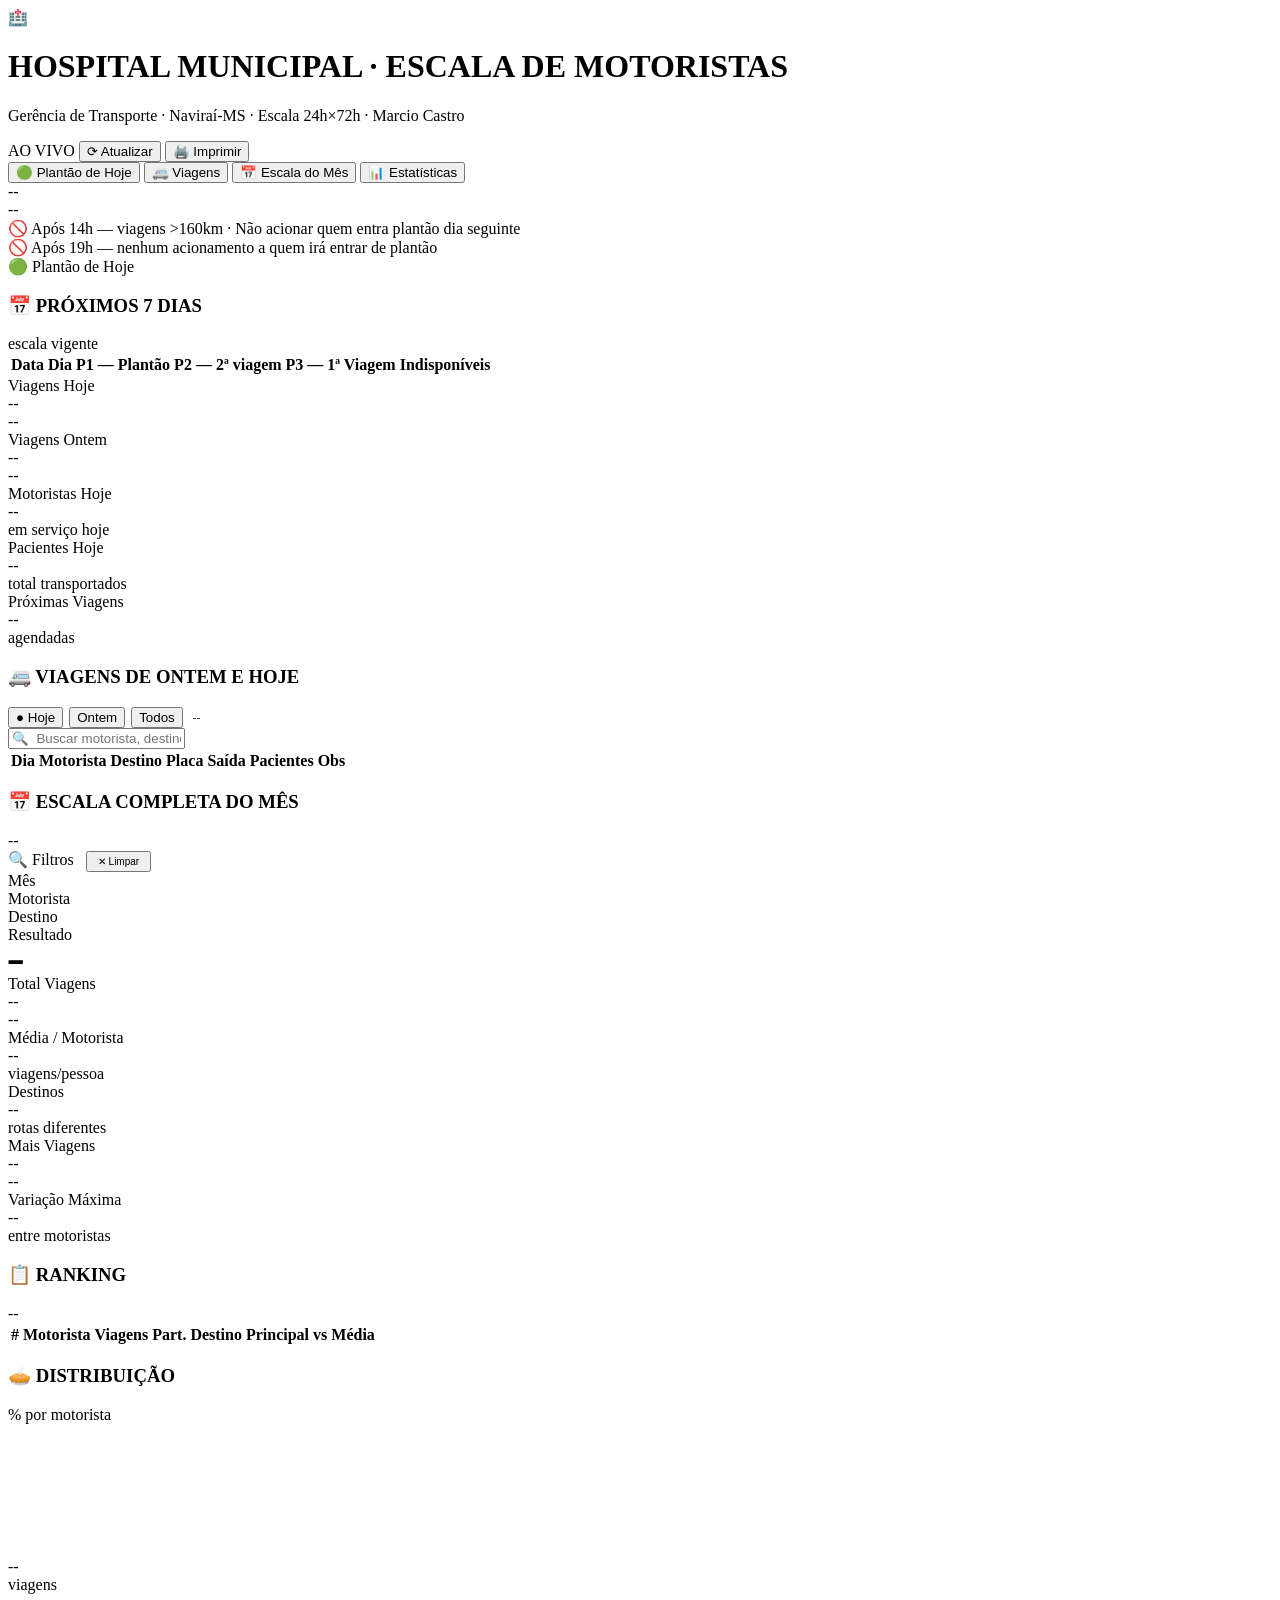
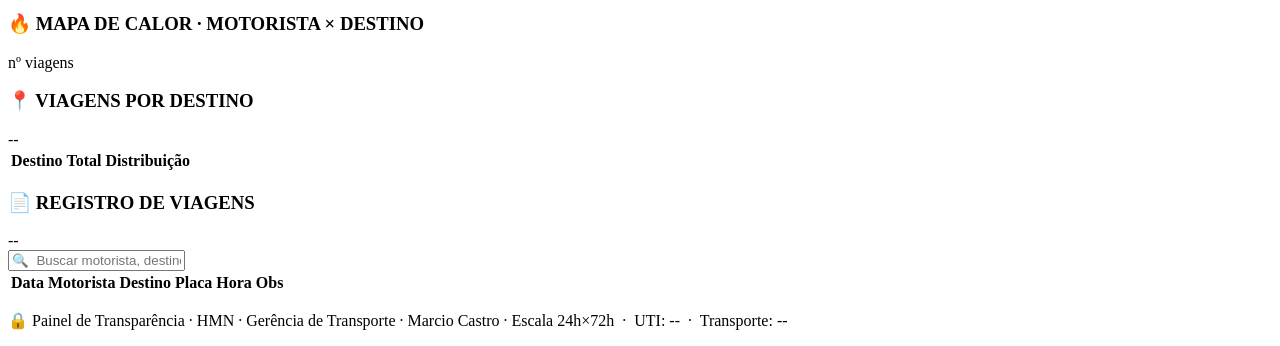
==== commit 2a73d20c: "Update index.html" ====
--- a/index.html
+++ b/index.html
@@ -1,1041 +1,247 @@
 <!DOCTYPE html>
 <html lang="pt-BR">
 <head>
-<meta charset="UTF-8">
-<meta name="viewport" content="width=device-width, initial-scale=1.0">
-<title>Hospital Municipal · Escala de Motoristas</title>
-<link href="https://fonts.googleapis.com/css2?family=Barlow+Condensed:wght@400;600;700;800;900&family=Barlow:wght@300;400;500;600&display=swap" rel="stylesheet">
-<style>
-:root{--bg:#06090f;--s1:#0c1220;--s2:#101828;--s3:#162035;--border:#1e2d45;--text:#d8eaf5;--muted:#3d5a78;--p1:#00e5a0;--p2:#ffc94d;--p3:#7eb8ff;--red:#ff4d6d;--gold:#ffc94d;--purple:#9b7fff;}
-*{margin:0;padding:0;box-sizing:border-box}
-body{background:var(--bg);color:var(--text);font-family:'Barlow',sans-serif;min-height:100vh;overflow-x:hidden}
-body::before{content:'';position:fixed;inset:0;pointer-events:none;z-index:0;background:radial-gradient(ellipse 80% 40% at 50% 0%,rgba(0,229,160,.05) 0%,transparent 60%),radial-gradient(ellipse 50% 30% at 90% 80%,rgba(77,159,255,.04) 0%,transparent 50%)}
-.page{position:relative;z-index:1;padding:20px 24px;max-width:1500px;margin:0 auto}
-header{display:flex;align-items:center;justify-content:space-between;margin-bottom:16px;padding-bottom:14px;border-bottom:1px solid var(--border)}
-.brand{display:flex;align-items:center;gap:14px}
-.brand-ico{background:linear-gradient(135deg,var(--p1),#008855);border-radius:12px;width:48px;height:48px;display:flex;align-items:center;justify-content:center;font-size:24px;box-shadow:0 0 24px rgba(0,229,160,.3);flex-shrink:0}
-.brand-text h1{font-family:'Barlow Condensed',sans-serif;font-size:20px;font-weight:900;letter-spacing:3px;background:linear-gradient(90deg,var(--text),var(--p1));-webkit-background-clip:text;-webkit-text-fill-color:transparent}
-.brand-text p{font-size:11px;color:var(--muted);margin-top:2px}
-.hdr-right{display:flex;align-items:center;gap:8px}
-.tag{padding:4px 12px;border-radius:20px;font-size:11px;font-weight:700;display:inline-flex;align-items:center;gap:6px}
-.tag-live{background:rgba(0,229,160,.1);border:1px solid rgba(0,229,160,.3);color:var(--p1)}
-.live-dot{width:7px;height:7px;border-radius:50%;background:var(--p1);animation:blink 2s infinite}
-@keyframes blink{0%,100%{opacity:1}50%{opacity:.2}}
-.btn{background:var(--s2);border:1px solid var(--border);color:var(--muted);padding:5px 14px;border-radius:20px;font-size:11px;cursor:pointer;transition:all .2s;font-family:'Barlow',sans-serif}
-.btn:hover{border-color:var(--p1);color:var(--p1)}
-#banner{display:none;align-items:center;gap:10px;background:var(--s1);border:1px solid var(--border);border-radius:10px;padding:9px 16px;margin-bottom:14px;font-size:12px;flex-wrap:wrap}
-#alertaPeriodo{display:none;align-items:center;gap:10px;background:rgba(255,201,77,.07);border:1px solid rgba(255,201,77,.25);border-radius:10px;padding:10px 16px;margin-bottom:14px;font-size:12px;color:var(--p2);font-weight:600}
-.tabs{display:flex;margin-bottom:18px;border-bottom:1px solid var(--border)}
-.tab-btn{padding:11px 22px;font-family:'Barlow Condensed',sans-serif;font-size:14px;font-weight:700;letter-spacing:1px;color:var(--muted);cursor:pointer;border:none;background:none;border-bottom:3px solid transparent;margin-bottom:-2px;transition:all .2s}
-.tab-btn.active{color:var(--p1);border-bottom-color:var(--p1)}
-.tab-panel{display:none}.tab-panel.active{display:block}
-.date-banner{background:linear-gradient(135deg,rgba(0,229,160,.08),rgba(0,229,160,.02));border:1px solid rgba(0,229,160,.2);border-radius:14px;padding:14px 22px;margin-bottom:16px;display:flex;align-items:center;justify-content:space-between;flex-wrap:wrap;gap:10px}
-.date-hoje{font-family:'Barlow Condensed',sans-serif;font-size:26px;font-weight:900;color:var(--p1);letter-spacing:2px}
-.date-sub{font-size:11px;color:var(--muted);margin-top:2px}
-.regras-box{display:flex;gap:10px;flex-wrap:wrap}
-.regra{background:rgba(255,77,109,.08);border:1px solid rgba(255,77,109,.2);border-radius:8px;padding:6px 12px;font-size:10px;color:#ff8099;line-height:1.5}
-.regra-hora{border-radius:8px;padding:6px 12px;font-size:11px;font-weight:700}
-.sec-title{font-family:'Barlow Condensed',sans-serif;font-size:13px;font-weight:700;letter-spacing:1px;color:var(--muted);text-transform:uppercase;margin-bottom:10px}
-.plantao-grid{display:grid;grid-template-columns:repeat(3,1fr);gap:12px;margin-bottom:16px}
-.pc{border-radius:14px;padding:18px 20px;transition:transform .2s}.pc:hover{transform:translateY(-2px)}
-.pc-p1{background:linear-gradient(135deg,rgba(0,229,160,.12),rgba(0,229,160,.04));border:1.5px solid rgba(0,229,160,.35)}
-.pc-p2{background:linear-gradient(135deg,rgba(255,201,77,.1),rgba(255,201,77,.03));border:1.5px solid rgba(255,201,77,.3)}
-.pc-p3{background:linear-gradient(135deg,rgba(126,184,255,.1),rgba(126,184,255,.03));border:1.5px solid rgba(126,184,255,.3)}
-.pc-vazio{background:var(--s1);border:1px solid var(--border);opacity:.5}
-.pc-badge{display:inline-flex;align-items:center;justify-content:center;width:36px;height:36px;border-radius:10px;font-family:'Barlow Condensed',sans-serif;font-size:16px;font-weight:900;margin-bottom:8px}
-.pc-p1 .pc-badge{background:rgba(0,229,160,.15);color:var(--p1)}
-.pc-p2 .pc-badge{background:rgba(255,201,77,.15);color:var(--p2)}
-.pc-p3 .pc-badge{background:rgba(126,184,255,.15);color:var(--p3)}
-.pc-nome{font-family:'Barlow Condensed',sans-serif;font-size:24px;font-weight:800;line-height:1;margin-bottom:4px}
-.pc-p1 .pc-nome{color:var(--p1)}.pc-p2 .pc-nome{color:var(--p2)}.pc-p3 .pc-nome{color:var(--p3)}
-.pc-desc{font-size:11px;color:var(--muted);line-height:1.5;margin-bottom:6px}
-.pc-fone{font-size:12px;font-weight:600;color:var(--text);margin-bottom:4px}
-.pc-placa{display:inline-block;background:var(--s2);border:1px solid var(--border);border-radius:5px;padding:2px 8px;font-size:10px;font-weight:700;color:var(--muted);margin-bottom:6px}
-.rs{display:inline-flex;align-items:center;gap:5px;padding:3px 9px;border-radius:20px;font-size:10px;font-weight:700;margin-top:4px}
-.rs-ok{background:rgba(0,229,160,.12);color:var(--p1);border:1px solid rgba(0,229,160,.2)}
-.rs-av{background:rgba(255,201,77,.12);color:var(--p2);border:1px solid rgba(255,201,77,.2)}
-.rs-no{background:rgba(255,77,109,.12);color:var(--red);border:1px solid rgba(255,77,109,.2)}
-.card{background:var(--s1);border:1px solid var(--border);border-radius:12px;overflow:hidden;margin-bottom:14px}
-.card-scroll{background:var(--s1);border:1px solid var(--border);border-radius:12px;overflow:visible;margin-bottom:14px}
-.card-hd{padding:11px 16px;border-bottom:1px solid var(--border);display:flex;align-items:center;justify-content:space-between;background:var(--s2)}
-.card-hd h3{font-family:'Barlow Condensed',sans-serif;font-size:13px;font-weight:700;letter-spacing:1px;color:var(--text)}
-.card-hd span{font-size:10px;color:var(--muted)}
-table.dt{width:100%;border-collapse:collapse}
-table.dt th{padding:8px 13px;font-size:9px;text-transform:uppercase;letter-spacing:1px;color:var(--muted);text-align:left;background:var(--s2);font-weight:600;border-bottom:1px solid var(--border)}
-table.dt td{padding:10px 13px;font-size:12px;border-bottom:1px solid rgba(30,45,69,.4);vertical-align:middle;color:var(--text)}
-table.dt tr:last-child td{border:none}
-table.dt tbody tr:hover td{background:rgba(0,229,160,.03)}
-.chip-p1{display:inline-flex;padding:3px 10px;border-radius:20px;font-size:10px;font-weight:700;background:rgba(0,229,160,.12);color:var(--p1);border:1px solid rgba(0,229,160,.2)}
-.chip-p2{display:inline-flex;padding:3px 10px;border-radius:20px;font-size:10px;font-weight:700;background:rgba(255,201,77,.12);color:var(--p2);border:1px solid rgba(255,201,77,.2)}
-.chip-p3{display:inline-flex;padding:3px 10px;border-radius:20px;font-size:10px;font-weight:700;background:rgba(126,184,255,.12);color:var(--p3);border:1px solid rgba(126,184,255,.2)}
-.chip-off{display:inline-flex;padding:3px 10px;border-radius:20px;font-size:10px;font-weight:700;background:rgba(255,77,109,.1);color:var(--red);border:1px solid rgba(255,77,109,.2)}
-.esc-outer{display:flex;align-items:stretch;padding:10px 14px}
-.esc-fixed{flex-shrink:0;z-index:2;box-shadow:3px 0 6px rgba(0,0,0,.5)}
-.esc-scroll{overflow-x:auto;-webkit-overflow-scrolling:touch;flex:1}
-.esc-table{border-collapse:collapse;font-size:11px}
-.esc-table th{padding:6px 8px;font-size:9px;text-transform:uppercase;letter-spacing:1px;color:var(--muted);background:var(--s2);white-space:nowrap;font-weight:600;text-align:center;border-bottom:1px solid var(--border)}
-.esc-table td{padding:6px 6px;border-bottom:1px solid rgba(30,45,69,.3);text-align:center;min-width:34px;height:32px}
-.esc-table .mc{text-align:left;padding:6px 14px;font-weight:700;font-size:11px;white-space:nowrap;background:var(--s2);height:32px;color:var(--text)}
-.esc-fixed .esc-table th{min-width:110px;text-align:left;padding-left:10px}
-.ep1{background:rgba(0,229,160,.2);color:var(--p1);border-radius:4px;padding:2px 5px;font-weight:800;font-size:10px}
-.ep2{background:rgba(255,201,77,.2);color:var(--p2);border-radius:4px;padding:2px 5px;font-weight:800;font-size:10px}
-.ep3{background:rgba(126,184,255,.2);color:var(--p3);border-radius:4px;padding:2px 5px;font-weight:800;font-size:10px}
-.efe{background:rgba(255,77,109,.15);color:var(--red);border-radius:4px;padding:2px 5px;font-weight:800;font-size:9px}
-.ere{background:rgba(255,140,66,.15);color:#ff8c42;border-radius:4px;padding:2px 5px;font-weight:800;font-size:9px}
-.eh{outline:2px solid var(--p1);outline-offset:-2px}
-.kpis{display:grid;grid-template-columns:repeat(5,1fr);gap:11px;margin-bottom:16px}
-.kpi{background:var(--s1);border:1px solid var(--border);border-radius:11px;padding:14px 16px;position:relative;overflow:hidden;transition:border-color .2s,transform .2s}
-.kpi:hover{border-color:var(--p1);transform:translateY(-2px)}
-.kpi::before{content:'';position:absolute;top:0;left:0;right:0;height:2px}
-.kpi.c0::before{background:var(--p1)}.kpi.c1::before{background:var(--p2)}.kpi.c2::before{background:var(--p3)}.kpi.c3::before{background:var(--purple)}.kpi.c4::before{background:var(--red)}
-.kpi-lbl{font-size:10px;text-transform:uppercase;letter-spacing:1px;color:var(--muted);margin-bottom:4px}
-.kpi-val{font-family:'Barlow Condensed',sans-serif;font-size:32px;font-weight:800;line-height:1;margin-bottom:2px}
-.kpi.c0 .kpi-val{color:var(--p1)}.kpi.c1 .kpi-val{color:var(--p2)}.kpi.c2 .kpi-val{color:var(--p3)}.kpi.c3 .kpi-val{color:var(--purple)}.kpi.c4 .kpi-val{color:var(--red)}
-.kpi-sub{font-size:10px;color:var(--muted)}
-.filters-wrap{background:var(--s1);border:1px solid var(--border);border-radius:14px;padding:14px 18px;margin-bottom:16px}
-.filters-title{font-family:'Barlow Condensed',sans-serif;font-size:12px;font-weight:700;letter-spacing:1px;color:var(--muted);text-transform:uppercase;margin-bottom:10px}
-.fg{display:grid;grid-template-columns:auto auto auto 1fr;gap:18px;align-items:start}
-.fg label{font-size:10px;text-transform:uppercase;letter-spacing:1px;color:var(--muted);display:block;margin-bottom:5px}
-.chips{display:flex;flex-wrap:wrap;gap:4px}
-.chip{padding:4px 12px;border-radius:20px;font-size:11px;font-weight:600;background:var(--s2);border:1px solid var(--border);color:var(--muted);cursor:pointer;transition:all .15s;white-space:nowrap;font-family:'Barlow',sans-serif}
-.chip:hover{border-color:var(--p1);color:var(--p1)}
-.chip.on{background:rgba(0,229,160,.12);border-color:var(--p1);color:var(--p1)}
-.chip.og{background:rgba(255,201,77,.12);border-color:var(--p2);color:var(--p2)}
-.chip.ob{background:rgba(126,184,255,.12);border-color:var(--p3);color:var(--p3)}
-.av{width:28px;height:28px;border-radius:50%;display:inline-flex;align-items:center;justify-content:center;font-family:'Barlow Condensed',sans-serif;font-weight:800;font-size:10px;flex-shrink:0}
-.n-big{font-family:'Barlow Condensed',sans-serif;font-size:20px;font-weight:800}
-.bar-row{display:flex;align-items:center;gap:6px;min-width:90px}
-.bar-bg{flex:1;height:4px;background:var(--s3);border-radius:3px;overflow:hidden}
-.bar-fill{height:100%;border-radius:3px;transition:width .8s cubic-bezier(.4,0,.2,1)}
-.bar-pct{font-size:9px;color:var(--muted);min-width:28px;text-align:right}
-.row2{display:grid;grid-template-columns:1fr 280px;gap:14px;margin-bottom:14px}
-.row3{display:grid;grid-template-columns:1fr 1fr;gap:14px;margin-bottom:14px}
-.donut-wrap{display:flex;flex-direction:column;align-items:center;padding:14px 12px 10px}
-.donut-rel{position:relative;display:flex;align-items:center;justify-content:center;margin-bottom:12px}
-svg.dn{transform:rotate(-90deg)}
-.dn-c{position:absolute;text-align:center;font-family:'Barlow Condensed',sans-serif}
-.dn-n{font-size:26px;font-weight:800;color:var(--text);line-height:1}.dn-l{font-size:9px;color:var(--muted);margin-top:1px}
-.legend{display:flex;flex-direction:column;gap:5px;width:100%}
-.li{display:flex;align-items:center;justify-content:space-between}
-.ll{display:flex;align-items:center;gap:6px}.ld{width:7px;height:7px;border-radius:2px;flex-shrink:0}
-.ln{font-size:10px;color:var(--text)}.lr{display:flex;align-items:center;gap:5px}
-.lp{font-size:10px;font-weight:700}.lt{font-size:9px;color:var(--muted)}
-.log-toolbar{display:flex;align-items:center;gap:8px;padding:10px 14px;border-bottom:1px solid var(--border);background:var(--s2)}
-.log-search{flex:1;border:1px solid var(--border);border-radius:20px;padding:5px 12px;font-size:11px;font-family:'Barlow',sans-serif;background:var(--s1);color:var(--text);outline:none;transition:border-color .2s}
-.log-search:focus{border-color:var(--p1)}
-.log-search::placeholder{color:var(--muted)}
-.heat-wrap{padding:10px 14px;overflow-x:auto}
-.heat-hdr{display:flex;gap:3px;padding-left:90px;margin-bottom:3px;align-items:flex-end;height:80px}
-.heat-hdr span{width:24px;font-size:9px;color:var(--muted);flex-shrink:0;writing-mode:vertical-rl;transform:rotate(180deg);text-align:left;white-space:nowrap;overflow:hidden;text-overflow:ellipsis;max-height:78px}
-.heat-row{display:flex;align-items:center;gap:3px;margin-bottom:2px}
-.heat-lbl{font-size:9px;color:var(--muted);width:86px;flex-shrink:0;text-align:right;padding-right:6px;white-space:nowrap;overflow:hidden;text-overflow:ellipsis}
-.heat-cell{width:24px;height:24px;border-radius:4px;display:flex;align-items:center;justify-content:center;font-size:8px;font-weight:700;color:rgba(255,255,255,.9);cursor:default;transition:transform .15s;flex-shrink:0}
-.heat-cell:hover{transform:scale(1.4);z-index:10;position:relative}
-.log-wrap{max-height:300px;overflow-y:auto}
-table.log{width:100%;border-collapse:collapse}
-table.log th{padding:7px 12px;font-size:9px;text-transform:uppercase;letter-spacing:1px;color:var(--muted);text-align:left;background:var(--s2);position:sticky;top:0;z-index:1;font-weight:600;border-bottom:1px solid var(--border)}
-table.log td{padding:8px 12px;font-size:11px;border-bottom:1px solid rgba(30,45,69,.3);color:var(--text)}
-table.log tr:last-child td{border:none}
-table.log tbody tr:hover td{background:rgba(0,229,160,.03)}
-.vb{font-size:10px;font-weight:700;color:var(--muted);background:var(--s2);border:1px solid var(--border);padding:2px 7px;border-radius:4px;white-space:nowrap}
-.hv{font-family:'Barlow Condensed',sans-serif;font-size:15px;font-weight:800;color:var(--p1)}
-#tip{position:fixed;background:var(--s2);border:1px solid var(--border);border-radius:8px;padding:6px 10px;font-size:11px;pointer-events:none;z-index:9999;display:none;box-shadow:0 8px 24px rgba(0,0,0,.6);line-height:1.6;color:var(--text)}
-footer{border-top:1px solid var(--border);padding:12px 0;display:flex;justify-content:space-between;align-items:center;flex-wrap:wrap;gap:6px;margin-top:18px}
-footer p{font-size:10px;color:var(--muted)}
-.empty{padding:30px;text-align:center;color:var(--muted);font-size:12px}
-
-/* ── ABA VIAGENS ── */
-.viagens-kpis{display:grid;grid-template-columns:repeat(4,1fr);gap:11px;margin-bottom:16px}
-table.vt{width:100%;border-collapse:collapse}
-table.vt th{padding:8px 13px;font-size:9px;text-transform:uppercase;letter-spacing:1px;color:var(--muted);text-align:left;background:var(--s2);font-weight:600;border-bottom:1px solid var(--border);white-space:nowrap}
-table.vt td{padding:10px 13px;font-size:12px;border-bottom:1px solid rgba(30,45,69,.4);vertical-align:middle;color:var(--text)}
-table.vt tr:last-child td{border:none}
-table.vt tbody tr:hover td{background:rgba(0,229,160,.03)}
-.row-hoje td{background:rgba(0,229,160,.05)}
-.row-hoje:hover td{background:rgba(0,229,160,.09)!important}
-.row-ontem td{background:rgba(255,201,77,.04)}
-.row-ontem:hover td{background:rgba(255,201,77,.08)!important}
-.row-futuro td{background:rgba(126,184,255,.05)}
-.row-futuro:hover td{background:rgba(126,184,255,.09)!important}
-.row-sep-data td{background:var(--s3);padding:7px 14px;font-family:'Barlow Condensed',sans-serif;font-size:13px;font-weight:700;letter-spacing:1px;color:var(--muted);border-bottom:1px solid var(--border)}
-.dest-badge{display:inline-flex;align-items:center;gap:5px;padding:3px 10px;border-radius:20px;font-size:10px;font-weight:700;background:rgba(126,184,255,.12);color:var(--p3);border:1px solid rgba(126,184,255,.2)}
-.hora-badge{font-family:'Barlow Condensed',sans-serif;font-size:15px;font-weight:800;color:var(--p1)}
-.pac-badge{font-family:'Barlow Condensed',sans-serif;font-size:15px;font-weight:800;color:var(--purple)}
-.obs-txt{font-size:10px;color:var(--gold);font-weight:600}
-.placa-badge{font-size:10px;font-weight:700;color:var(--muted);background:var(--s2);border:1px solid var(--border);padding:2px 7px;border-radius:4px;white-space:nowrap}
-.fut-badge{font-family:'Barlow Condensed',sans-serif;font-size:13px;font-weight:800;color:var(--p3)}
-.aviso-postagem{background:rgba(126,184,255,.07);border:1px solid rgba(126,184,255,.2);border-radius:10px;padding:9px 16px;margin-bottom:14px;font-size:12px;color:var(--p3);display:flex;align-items:center;gap:8px}
-.viagens-search{flex:1;border:1px solid var(--border);border-radius:20px;padding:5px 12px;font-size:11px;font-family:'Barlow',sans-serif;background:var(--s1);color:var(--text);outline:none;transition:border-color .2s}
-.viagens-search:focus{border-color:var(--p1)}
-.viagens-search::placeholder{color:var(--muted)}
-
-@media(max-width:1100px){.row2,.row3{grid-template-columns:1fr}.kpis{grid-template-columns:repeat(3,1fr)}.plantao-grid{grid-template-columns:1fr 1fr}.fg{grid-template-columns:1fr 1fr}.viagens-kpis{grid-template-columns:repeat(2,1fr)}}
-@media(max-width:600px){.plantao-grid{grid-template-columns:1fr}.kpis{grid-template-columns:repeat(2,1fr)}.page{padding:12px}.tab-btn{font-size:13px;padding:10px 12px}.brand-text h1{font-size:17px}.viagens-kpis{grid-template-columns:repeat(2,1fr)}}
-@media print{
-  body{background:#06090f;-webkit-print-color-adjust:exact;print-color-adjust:exact}
-  #banner,#alertaPeriodo,.hdr-right,.tabs,#panelStats{display:none!important}
-  .tab-panel{display:block!important}
-  .pc,.card,.card-scroll{break-inside:avoid}
-  .page{padding:10px;max-width:100%}
-  .plantao-grid{grid-template-columns:repeat(3,1fr)}
-}
-</style>
+  <meta charset="UTF-8">
+  <meta name="viewport" content="width=device-width, initial-scale=1.0">
+  <title>Hospital Municipal · Escala de Motoristas</title>
+  <link href="https://fonts.googleapis.com/css2?family=Barlow+Condensed:wght@400;600;700;800;900&family=Barlow:wght@300;400;500;600&display=swap" rel="stylesheet">
+  <link rel="stylesheet" href="/HMN/css/style.css">
 </head>
 <body>
 <div class="page">
 
-<header>
-  <div class="brand">
-    <div class="brand-ico">🏥</div>
-    <div class="brand-text">
-      <h1>HOSPITAL MUNICIPAL · ESCALA DE MOTORISTAS</h1>
-      <p id="hdrSub">Gerência de Transporte · Naviraí-MS · Escala 24h×72h · Marcio Castro</p>
-    </div>
-  </div>
-  <div class="hdr-right">
-    <span class="tag tag-live"><span class="live-dot"></span>AO VIVO</span>
-    <button class="btn" id="btnAtualizar">⟳ Atualizar</button>
-    <button class="btn" onclick="window.print()">🖨️ Imprimir</button>
-  </div>
-</header>
-
-<div id="alertaPeriodo"></div>
-<div id="banner"></div>
-
-<div class="tabs">
-  <button class="tab-btn active" data-tab="plantao">🟢 Plantão de Hoje</button>
-  <button class="tab-btn" data-tab="viagens">🚐 Viagens</button>
-  <button class="tab-btn" data-tab="escala">📅 Escala do Mês</button>
-  <button class="tab-btn" data-tab="stats">📊 Estatísticas</button>
+  <!-- ══ CABEÇALHO ══ -->
+  <header>
+    <div class="brand">
+      <div class="brand-ico">🏥</div>
+      <div class="brand-text">
+        <h1>HOSPITAL MUNICIPAL · ESCALA DE MOTORISTAS</h1>
+        <p id="hdrSub">Gerência de Transporte · Naviraí-MS · Escala 24h×72h · Marcio Castro</p>
+      </div>
+    </div>
+    <div class="hdr-right">
+      <span class="tag tag-live"><span class="live-dot"></span>AO VIVO</span>
+      <button class="btn" id="btnAtualizar">⟳ Atualizar</button>
+      <button class="btn" onclick="window.print()">🖨️ Imprimir</button>
+    </div>
+  </header>
+
+  <!-- ══ BANNERS ══ -->
+  <div id="alertaPeriodo"></div>
+  <div id="valBanner" class="val-banner"></div>
+  <div id="banner"></div>
+
+  <!-- ══ ABAS ══ -->
+  <div class="tabs">
+    <button class="tab-btn active" data-tab="plantao">🟢 Plantão de Hoje</button>
+    <button class="tab-btn" data-tab="viagens">🚐 Viagens</button>
+    <button class="tab-btn" data-tab="escala">📅 Escala do Mês</button>
+    <button class="tab-btn" data-tab="stats">📊 Estatísticas</button>
+  </div>
+
+  <!-- ══ ABA: PLANTÃO ══ -->
+  <div class="tab-panel active" id="panelPlantao">
+    <div class="date-banner">
+      <div>
+        <div class="date-hoje" id="dateHoje">--</div>
+        <div class="date-sub" id="dateSub">--</div>
+      </div>
+      <div class="regras-box">
+        <div class="regra">🚫 Após 14h — viagens &gt;160km · Não acionar quem entra plantão dia seguinte</div>
+        <div class="regra">🚫 Após 19h — nenhum acionamento a quem irá entrar de plantão</div>
+        <div id="regraHora" class="regra-hora"></div>
+      </div>
+    </div>
+
+    <div class="sec-title">🟢 Plantão de Hoje</div>
+    <div class="plantao-grid" id="plantaoGrid"></div>
+
+    <div class="card">
+      <div class="card-hd">
+        <h3>📅 PRÓXIMOS 7 DIAS</h3>
+        <span>escala vigente</span>
+      </div>
+      <div style="overflow-x:auto">
+        <table class="dt">
+          <thead>
+            <tr>
+              <th>Data</th>
+              <th>Dia</th>
+              <th>P1 — Plantão</th>
+              <th>P2 — 2ª viagem</th>
+              <th>P3 — 1ª Viagem</th>
+              <th>Indisponíveis</th>
+            </tr>
+          </thead>
+          <tbody id="proxTbody"></tbody>
+        </table>
+      </div>
+    </div>
+  </div>
+
+  <!-- ══ ABA: VIAGENS ══ -->
+  <div class="tab-panel" id="panelViagens">
+    <div class="viagens-kpis" style="grid-template-columns:repeat(5,1fr)">
+      <div class="kpi c0"><div class="kpi-lbl">Viagens Hoje</div><div class="kpi-val" id="vkHoje">--</div><div class="kpi-sub" id="vkHojeData">--</div></div>
+      <div class="kpi c1"><div class="kpi-lbl">Viagens Ontem</div><div class="kpi-val" id="vkOntem">--</div><div class="kpi-sub" id="vkOntemData">--</div></div>
+      <div class="kpi c2"><div class="kpi-lbl">Motoristas Hoje</div><div class="kpi-val" id="vkMots">--</div><div class="kpi-sub">em serviço hoje</div></div>
+      <div class="kpi c3"><div class="kpi-lbl">Pacientes Hoje</div><div class="kpi-val" id="vkPac">--</div><div class="kpi-sub">total transportados</div></div>
+      <div class="kpi c2"><div class="kpi-lbl">Próximas Viagens</div><div class="kpi-val" id="vkFuturas">--</div><div class="kpi-sub" id="vkFuturasSub">agendadas</div></div>
+    </div>
+
+    <div class="card">
+      <div class="card-hd">
+        <h3>🚐 VIAGENS DE ONTEM E HOJE</h3>
+        <div style="display:flex;align-items:center;gap:6px">
+          <button class="vfiltro-btn active" id="vfHoje"   onclick="filtroViagens('hoje')">● Hoje</button>
+          <button class="vfiltro-btn"        id="vfOntem"  onclick="filtroViagens('ontem')">Ontem</button>
+          <button class="vfiltro-btn"        id="vfTodos"  onclick="filtroViagens('todos')">Todos</button>
+          <span id="vSubtitle" style="font-size:11px;color:var(--muted);margin-left:4px">--</span>
+        </div>
+      </div>
+      <div class="log-toolbar">
+        <input class="viagens-search" id="viagensSearch" type="text" placeholder="🔍  Buscar motorista, destino, placa...">
+      </div>
+      <div style="overflow-x:auto">
+        <table class="vt">
+          <thead>
+            <tr>
+              <th>Dia</th><th>Motorista</th><th>Destino</th>
+              <th>Placa</th><th>Saída</th><th>Pacientes</th><th>Obs</th>
+            </tr>
+          </thead>
+          <tbody id="viagensTbody"></tbody>
+        </table>
+      </div>
+    </div>
+
+    <div class="aviso-postagem" id="avisoPostagem" style="display:none">
+      📋 Viagens postadas após 19h aparecem aqui imediatamente e ficam visíveis para o grupo.
+      Elas passam para "hoje" automaticamente à meia-noite.
+    </div>
+
+    <div class="card" id="cardFuturas" style="display:none">
+      <div class="card-hd">
+        <h3>📋 PRÓXIMAS VIAGENS AGENDADAS</h3>
+        <span id="vFuturasSub">--</span>
+      </div>
+      <div style="overflow-x:auto">
+        <table class="vt">
+          <thead>
+            <tr>
+              <th>Data</th><th>Motorista</th><th>Destino</th>
+              <th>Placa</th><th>Saída</th><th>Pacientes</th><th>Obs</th>
+            </tr>
+          </thead>
+          <tbody id="futurasTbody"></tbody>
+        </table>
+      </div>
+    </div>
+  </div>
+
+  <!-- ══ ABA: ESCALA DO MÊS ══ -->
+  <div class="tab-panel" id="panelEscala">
+    <div class="card-scroll">
+      <div class="card-hd">
+        <h3>📅 ESCALA COMPLETA DO MÊS</h3>
+        <span id="escalaSub">--</span>
+      </div>
+      <div class="esc-outer">
+        <div class="esc-fixed"><div id="escalaNomes"></div></div>
+        <div class="esc-scroll"><div id="escalaDias"></div></div>
+      </div>
+    </div>
+  </div>
+
+  <!-- ══ ABA: ESTATÍSTICAS ══ -->
+  <div class="tab-panel" id="panelStats">
+    <div class="filters-wrap">
+      <div class="filters-title">
+        🔍 Filtros &nbsp;
+        <button class="btn" id="btnResetF" style="font-size:10px;padding:3px 10px">✕ Limpar</button>
+      </div>
+      <div class="fg">
+        <div><label>Mês</label><div class="chips" id="fMes"></div></div>
+        <div><label>Motorista</label><div class="chips" id="fMot"></div></div>
+        <div><label>Destino</label><div class="chips" id="fDest"></div></div>
+        <div style="align-self:end">
+          <label>Resultado</label>
+          <div id="fResult" style="font-family:'Barlow Condensed',sans-serif;font-size:26px;font-weight:800;color:var(--p1)">--</div>
+        </div>
+      </div>
+    </div>
+
+    <div class="kpis">
+      <div class="kpi c0"><div class="kpi-lbl">Total Viagens</div><div class="kpi-val" id="kT">--</div><div class="kpi-sub" id="kP">--</div></div>
+      <div class="kpi c1"><div class="kpi-lbl">Média / Motorista</div><div class="kpi-val" id="kA">--</div><div class="kpi-sub">viagens/pessoa</div></div>
+      <div class="kpi c2"><div class="kpi-lbl">Destinos</div><div class="kpi-val" id="kD">--</div><div class="kpi-sub">rotas diferentes</div></div>
+      <div class="kpi c3"><div class="kpi-lbl">Mais Viagens</div><div class="kpi-val" id="kTop">--</div><div class="kpi-sub" id="kTopN">--</div></div>
+      <div class="kpi c4"><div class="kpi-lbl">Variação Máxima</div><div class="kpi-val" id="kV">--</div><div class="kpi-sub">entre motoristas</div></div>
+    </div>
+
+    <div class="row2">
+      <div class="card">
+        <div class="card-hd"><h3>📋 RANKING</h3><span id="tblSub">--</span></div>
+        <table class="dt">
+          <thead><tr><th>#</th><th>Motorista</th><th>Viagens</th><th>Part.</th><th>Destino Principal</th><th>vs Média</th></tr></thead>
+          <tbody id="drvTbody"></tbody>
+        </table>
+      </div>
+      <div class="card">
+        <div class="card-hd"><h3>🥧 DISTRIBUIÇÃO</h3><span>% por motorista</span></div>
+        <div class="donut-wrap">
+          <div class="donut-rel">
+            <svg class="dn" width="130" height="130" viewBox="0 0 130 130" id="donutSvg"></svg>
+            <div class="dn-c"><div class="dn-n" id="donutN">--</div><div class="dn-l">viagens</div></div>
+          </div>
+          <div class="legend" id="donutLeg"></div>
+        </div>
+      </div>
+    </div>
+
+    <div class="row3">
+      <div class="card">
+        <div class="card-hd"><h3>🔥 MAPA DE CALOR · MOTORISTA × DESTINO</h3><span>nº viagens</span></div>
+        <div class="heat-wrap" id="heatWrap"></div>
+      </div>
+      <div class="card">
+        <div class="card-hd"><h3>📍 VIAGENS POR DESTINO</h3><span id="destSub">--</span></div>
+        <table class="dt">
+          <thead><tr><th>Destino</th><th>Total</th><th>Distribuição</th></tr></thead>
+          <tbody id="destTbody"></tbody>
+        </table>
+      </div>
+    </div>
+
+    <div class="card">
+      <div class="card-hd"><h3>📄 REGISTRO DE VIAGENS</h3><span id="logSub">--</span></div>
+      <div class="log-toolbar">
+        <input class="log-search" id="logSearch" type="text" placeholder="🔍  Buscar motorista, destino, placa...">
+      </div>
+      <div class="log-wrap">
+        <table class="log">
+          <thead><tr><th>Data</th><th>Motorista</th><th>Destino</th><th>Placa</th><th>Hora</th><th>Obs</th></tr></thead>
+          <tbody id="logTbody"></tbody>
+        </table>
+      </div>
+    </div>
+  </div>
+
+  <!-- ══ RODAPÉ ══ -->
+  <footer>
+    <p>🔒 Painel de Transparência · HMN · Gerência de Transporte · Marcio Castro · Escala 24h×72h
+       &nbsp;·&nbsp; UTI: <span id="footerUTI">--</span>
+       &nbsp;·&nbsp; Transporte: <span id="footerFone">--</span>
+    </p>
+    <p id="tsLbl"></p>
+  </footer>
 </div>
 
-<!-- ABA PLANTÃO -->
-<div class="tab-panel active" id="panelPlantao">
-  <div class="date-banner">
-    <div>
-      <div class="date-hoje" id="dateHoje">--</div>
-      <div class="date-sub" id="dateSub">--</div>
-    </div>
-    <div class="regras-box">
-      <div class="regra">🚫 Após 14h — viagens &gt;160km · Não acionar quem entra plantão dia seguinte</div>
-      <div class="regra">🚫 Após 19h — nenhum acionamento a quem irá entrar de plantão</div>
-      <div id="regraHora" class="regra-hora"></div>
-    </div>
-  </div>
-  <div class="sec-title">🟢 Plantão de Hoje</div>
-  <div class="plantao-grid" id="plantaoGrid"></div>
-  <div class="card">
-    <div class="card-hd"><h3>📅 PRÓXIMOS 7 DIAS</h3><span>escala vigente</span></div>
-    <div style="overflow-x:auto">
-      <table class="dt"><thead><tr><th>Data</th><th>Dia</th><th>P1 — Plantão</th><th>P2 — 2ª viagem</th><th>P3 — 1ª Viagem</th><th>Indisponíveis</th></tr></thead>
-      <tbody id="proxTbody"></tbody></table>
-    </div>
-  </div>
-</div>
-
-<!-- ── ABA VIAGENS ── -->
-<div class="tab-panel" id="panelViagens">
-
-  <!-- KPIs resumo -->
-  <div class="viagens-kpis" style="grid-template-columns:repeat(5,1fr)">
-    <div class="kpi c0">
-      <div class="kpi-lbl">Viagens Hoje</div>
-      <div class="kpi-val" id="vkHoje">--</div>
-      <div class="kpi-sub" id="vkHojeData">--</div>
-    </div>
-    <div class="kpi c1">
-      <div class="kpi-lbl">Viagens Ontem</div>
-      <div class="kpi-val" id="vkOntem">--</div>
-      <div class="kpi-sub" id="vkOntemData">--</div>
-    </div>
-    <div class="kpi c2">
-      <div class="kpi-lbl">Motoristas Hoje</div>
-      <div class="kpi-val" id="vkMots">--</div>
-      <div class="kpi-sub">em serviço hoje</div>
-    </div>
-    <div class="kpi c3">
-      <div class="kpi-lbl">Pacientes Hoje</div>
-      <div class="kpi-val" id="vkPac">--</div>
-      <div class="kpi-sub">total transportados</div>
-    </div>
-    <div class="kpi c2">
-      <div class="kpi-lbl">Próximas Viagens</div>
-      <div class="kpi-val" id="vkFuturas">--</div>
-      <div class="kpi-sub" id="vkFuturasSub">agendadas</div>
-    </div>
-  </div>
-
-  <!-- Tabela unificada: ontem + hoje -->
-  <div class="card">
-    <div class="card-hd">
-      <h3>🚐 VIAGENS DE ONTEM E HOJE</h3>
-      <span id="vSubtitle">--</span>
-    </div>
-    <div class="log-toolbar">
-      <input class="viagens-search" id="viagensSearch" type="text" placeholder="🔍  Buscar motorista, destino, placa...">
-    </div>
-    <div style="overflow-x:auto">
-      <table class="vt">
-        <thead>
-          <tr>
-            <th>Dia</th>
-            <th>Motorista</th>
-            <th>Destino</th>
-            <th>Placa</th>
-            <th>Saída</th>
-            <th>Pacientes</th>
-            <th>Obs</th>
-          </tr>
-        </thead>
-        <tbody id="viagensTbody"></tbody>
-      </table>
-    </div>
-  </div>
-
-  <!-- Aviso de postagem após 19h -->
-  <div class="aviso-postagem" id="avisoPostagem" style="display:none">
-    📋 Viagens postadas após 19h aparecem aqui imediatamente e ficam visíveis para o grupo.
-    Elas passam para "hoje" automaticamente à meia-noite.
-  </div>
-
-  <!-- Card viagens futuras -->
-  <div class="card" id="cardFuturas" style="display:none">
-    <div class="card-hd">
-      <h3>📋 PRÓXIMAS VIAGENS AGENDADAS</h3>
-      <span id="vFuturasSub">--</span>
-    </div>
-    <div style="overflow-x:auto">
-      <table class="vt">
-        <thead>
-          <tr>
-            <th>Data</th>
-            <th>Motorista</th>
-            <th>Destino</th>
-            <th>Placa</th>
-            <th>Saída</th>
-            <th>Pacientes</th>
-            <th>Obs</th>
-          </tr>
-        </thead>
-        <tbody id="futurasTbody"></tbody>
-      </table>
-    </div>
-  </div>
-
-</div><!-- fim panelViagens -->
-
-<!-- ABA ESCALA DO MÊS -->
-<div class="tab-panel" id="panelEscala">
-  <div class="card-scroll">
-    <div class="card-hd"><h3>📅 ESCALA COMPLETA DO MÊS</h3><span id="escalaSub">--</span></div>
-    <div class="esc-outer">
-      <div class="esc-fixed"><div id="escalaNomes"></div></div>
-      <div class="esc-scroll"><div id="escalaDias"></div></div>
-    </div>
-  </div>
-</div>
-
-<!-- ABA ESTATÍSTICAS -->
-<div class="tab-panel" id="panelStats">
-  <div class="filters-wrap">
-    <div class="filters-title">🔍 Filtros &nbsp;<button class="btn" id="btnResetF" style="font-size:10px;padding:3px 10px">✕ Limpar</button></div>
-    <div class="fg">
-      <div><label>Mês</label><div class="chips" id="fMes"></div></div>
-      <div><label>Motorista</label><div class="chips" id="fMot"></div></div>
-      <div><label>Destino</label><div class="chips" id="fDest"></div></div>
-      <div style="align-self:end"><label>Resultado</label><div id="fResult" style="font-family:'Barlow Condensed',sans-serif;font-size:26px;font-weight:800;color:var(--p1)">--</div></div>
-    </div>
-  </div>
-  <div class="kpis">
-    <div class="kpi c0"><div class="kpi-lbl">Total Viagens</div><div class="kpi-val" id="kT">--</div><div class="kpi-sub" id="kP">--</div></div>
-    <div class="kpi c1"><div class="kpi-lbl">Média / Motorista</div><div class="kpi-val" id="kA">--</div><div class="kpi-sub">viagens/pessoa</div></div>
-    <div class="kpi c2"><div class="kpi-lbl">Destinos</div><div class="kpi-val" id="kD">--</div><div class="kpi-sub">rotas diferentes</div></div>
-    <div class="kpi c3"><div class="kpi-lbl">Mais Viagens</div><div class="kpi-val" id="kTop">--</div><div class="kpi-sub" id="kTopN">--</div></div>
-    <div class="kpi c4"><div class="kpi-lbl">Variação Máxima</div><div class="kpi-val" id="kV">--</div><div class="kpi-sub">entre motoristas</div></div>
-  </div>
-  <div class="row2">
-    <div class="card"><div class="card-hd"><h3>📋 RANKING</h3><span id="tblSub">--</span></div>
-      <table class="dt"><thead><tr><th>#</th><th>Motorista</th><th>Viagens</th><th>Part.</th><th>Destino Principal</th><th>vs Média</th></tr></thead><tbody id="drvTbody"></tbody></table></div>
-    <div class="card"><div class="card-hd"><h3>🥧 DISTRIBUIÇÃO</h3><span>% por motorista</span></div>
-      <div class="donut-wrap"><div class="donut-rel"><svg class="dn" width="130" height="130" viewBox="0 0 130 130" id="donutSvg"></svg><div class="dn-c"><div class="dn-n" id="donutN">--</div><div class="dn-l">viagens</div></div></div><div class="legend" id="donutLeg"></div></div></div>
-  </div>
-  <div class="row3">
-    <div class="card"><div class="card-hd"><h3>🔥 MAPA DE CALOR · MOTORISTA × DESTINO</h3><span>nº viagens</span></div><div class="heat-wrap" id="heatWrap"></div></div>
-    <div class="card"><div class="card-hd"><h3>📍 VIAGENS POR DESTINO</h3><span id="destSub">--</span></div>
-      <table class="dt"><thead><tr><th>Destino</th><th>Total</th><th>Distribuição</th></tr></thead><tbody id="destTbody"></tbody></table></div>
-  </div>
-  <div class="card">
-    <div class="card-hd"><h3>📄 REGISTRO DE VIAGENS</h3><span id="logSub">--</span></div>
-    <div class="log-toolbar">
-      <input class="log-search" id="logSearch" type="text" placeholder="🔍  Buscar motorista, destino, placa...">
-    </div>
-    <div class="log-wrap"><table class="log"><thead><tr><th>Data</th><th>Motorista</th><th>Destino</th><th>Placa</th><th>Hora</th><th>Obs</th></tr></thead><tbody id="logTbody"></tbody></table></div>
-  </div>
-</div>
-
-<footer>
-  <p>🔒 Painel de Transparência · HMN · Gerência de Transporte · Marcio Castro · Escala 24h×72h
-     &nbsp;·&nbsp; UTI: <span id="footerUTI">--</span>
-     &nbsp;·&nbsp; Transporte: <span id="footerFone">--</span>
-  </p>
-  <p id="tsLbl"></p>
-</footer>
-</div>
+<!-- Tooltip global -->
 <div id="tip"></div>
 
-<script>
-// =============================================================================
-//  ✏️  ÁREA DE EDIÇÃO MENSAL — ATUALIZE AQUI E FAÇA COMMIT
-// =============================================================================
-
-const CONFIG = {
-
-  // ══════════════════════════════════════════════════════════════════════════
-  // 1. CABEÇALHO DO MÊS
-  // ══════════════════════════════════════════════════════════════════════════
-  MES_LABEL : "MARÇO 2026",
-  INICIO    : "06/03/2026",
-  FIM       : "05/04/2026",
-
-  // ══════════════════════════════════════════════════════════════════════════
-  // 2. RODÍZIO MENSAL DOS TIMES
-  //
-  //  ┌─ REGRA ──────────────────────────────────────────────────────────────┐
-  //  │  Todo mês: recorte a 1ª linha e cole como última linha da lista.    │
-  //  │  Os grupos se reorganizam automaticamente pela nova ordem.           │
-  //  └──────────────────────────────────────────────────────────────────────┘
-  //
-  //  Como fazer no GitHub:
-  //  1. Clique no lápis ✏️ para editar
-  //  2. Posicione o cursor na linha marcada com ← PRÓXIMO A DESCER
-  //  3. Selecione a linha inteira: Home → Shift+↓
-  //  4. Recorte: Ctrl+X  (Mac: ⌘+X)
-  //  5. Vá até a última linha antes do ], e cole: Ctrl+V  (Mac: ⌘+V)
-  //  6. Atualize a ESCALA de todos com os dias/postos do novo mês
-  //  7. Commit changes
-  //
-  // ══════════════════════════════════════════════════════════════════════════
-  // 3. ESCALA DOS MOTORISTAS
-  //
-  //  Formato:  "DIA:POSTO  DIA:POSTO  ..."
-  //  Postos:   P1   P2   P3   FERIAS   RECESSO
-  //  Intervalos: "7-16:FERIAS"  "17-23:RECESSO"
-  //  Dias menores que INICIO pertencem ao mês seguinte.
-  //
-  //  ┌──────────────────────────────────────────────────────────────────────┐
-  //  │  MARÇO 2026 — próximo a descer no rodízio de abril: PELKIN          │
-  //  └──────────────────────────────────────────────────────────────────────┘
-  //
-  //   NOME              FONE           PLACA        ESCALA
-  MOTORISTAS: [
-
-    // ▼ PRÓXIMO A DESCER — recorte esta linha e cole no final em abril ▼
-    { NOME:"PELKIN",       FONE:"99884-4437", PLACA:"SIL-9E23",  ESCALA:"7:P2  11:P1  15:P2  19:P1  23:P2  27:P1  31:P2   4:P1" },
-    // ▲ ─────────────────────────────────────────────────────────────── ▲
-
-    { NOME:"ROMARIO",      FONE:"98139-4366", PLACA:"QAB-5799",  ESCALA:"7:P1  11:P2  15:P1  19:P2  23:P1  27:P2  31:P1   4:P2" },
-    { NOME:"EDMAR",        FONE:"99947-5310", PLACA:"RWH-0D64",  ESCALA:"8:P1  12:P2  16:P3  20:P1  24:P2  28:P3   1:P1   5:P2" },
-    { NOME:"JOSE MANOEL",  FONE:"99265-1581", PLACA:"SID-7G71",  ESCALA:"8:P2  12:P3  16:P1  20:P2  24:P3  28:P1   1:P2   5:P3" },
-    { NOME:"ROBSON",       FONE:"99641-7423", PLACA:"RWH-0D67",  ESCALA:"8:P3  12:P1  16:P2  20:P3  24:P1  28:P2   1:P3   5:P1" },
-    { NOME:"COSME",        FONE:"99677-0467", PLACA:"SYX-9F79",  ESCALA:"7-16:FERIAS  17:P1  21:P2  25:P3  29:P1   2:P2"        },
-    { NOME:"SILVIO",       FONE:"99644-7196", PLACA:"TEA-4A97",  ESCALA:"9:P2  13:P1  17:P2  21:P3  25:P1  29:P2   2:P3"        },
-    { NOME:"PAULO GAIOLA", FONE:"99957-2433", PLACA:"RWB-4G28",  ESCALA:"9:P1  13:P2  17:P3  21:P1  25:P2  29:P3   2:P1"        },
-    { NOME:"IVO LEAL",     FONE:"99697-3163", PLACA:"RWA-0J92",  ESCALA:"6:P3  10:P1  14:P2  17-23:RECESSO  26:P1  30:P2  3:P3" },
-    { NOME:"ODAIR",        FONE:"99949-6233", PLACA:"QAU-4F33",  ESCALA:"6:P1  10:P2  14:P3  18:P1  22:P2  26:P3  30:P1  3:P2"  },
-    { NOME:"EDIPO",        FONE:"99122-6035", PLACA:"GCW-5C63",  ESCALA:"6:P2  10:P3  14:P1  18:P2  22:P1  26:P2  30:P3  3:P1"  },
-
-    // ← cole aqui a linha recortada do topo (antes deste comentário)
-  ],
-
-  // ══════════════════════════════════════════════════════════════════════════
-  // 4. INFORMAÇÕES COMPLEMENTARES
-  // ══════════════════════════════════════════════════════════════════════════
-  VEICULOS_UTI    : "GCW-5C63 · RWA-0J92",
-  FONE_TRANSPORTE : "99964-0675",
-  VIAGENS_URL: "https://docs.google.com/spreadsheets/d/e/2PACX-1vS6FJhhY7ifdW7q8c3mObGodJm8fz2mfcLo2qns7aWzUbzJfCKOebOYqEI31sNlsn1vuTAFB__q2egV/pub?gid=164510149&single=true&output=csv",
-};
-
-// =============================================================================
-//  ⚙️  SISTEMA — NÃO É NECESSÁRIO EDITAR ABAIXO DESTA LINHA
-// =============================================================================
-
-function parseConfig() {
-  const [d0, m0, y0] = CONFIG.INICIO.split("/").map(Number);
-  const [d1, m1, y1] = CONFIG.FIM.split("/").map(Number);
-  return CONFIG.MOTORISTAS.map(function(m) {
-    const escalaMap = {};
-    function addEntry(dNum, posto) {
-      if (isNaN(dNum) || dNum < 1 || dNum > 31) return;
-      const month = dNum >= d0 ? m0 : m1;
-      const year  = dNum >= d0 ? y0  : y1;
-      const key = year + "-" + String(month).padStart(2,"0") + "-" + String(dNum).padStart(2,"0");
-      escalaMap[key] = posto.toUpperCase();
-    }
-    (m.ESCALA || "").trim().split(/\s+/).forEach(function(entry) {
-      if (!entry.includes(":")) return;
-      const colon  = entry.lastIndexOf(":");
-      const diaStr = entry.slice(0, colon).trim();
-      const posto  = entry.slice(colon + 1).trim();
-      if (!posto) return;
-      if (diaStr.includes("-")) {
-        const parts = diaStr.split("-");
-        const a = parseInt(parts[0]), b = parseInt(parts[1]);
-        if (!isNaN(a) && !isNaN(b) && a <= b)
-          for (var d = a; d <= b; d++) addEntry(d, posto);
-      } else {
-        addEntry(parseInt(diaStr), posto);
-      }
-    });
-    return { nome: m.NOME, fone: m.FONE, placa: m.PLACA, escalaMap: escalaMap };
-  });
-}
-
-const MOTS = parseConfig();
-var _ini = CONFIG.INICIO.split("/").map(Number);
-var _fim = CONFIG.FIM.split("/").map(Number);
-const ESC_INICIO = new Date(_ini[2], _ini[1]-1, _ini[0]);
-const ESC_FIM    = new Date(_fim[2], _fim[1]-1, _fim[0]);
-
-const REFRESH_MS = 5 * 60 * 1000;
-const DIAS_S = ["Dom","Seg","Ter","Qua","Qui","Sex","Sáb"];
-const DIAS_F = ["Domingo","Segunda-feira","Terça-feira","Quarta-feira","Quinta-feira","Sexta-feira","Sábado"];
-const MES_N  = ["","JAN","FEV","MAR","ABR","MAI","JUN","JUL","AGO","SET","OUT","NOV","DEZ"];
-const CORES  = ["#00e5a0","#ffc94d","#7eb8ff","#ff8c42","#f06292","#4dd0e1","#a5d6a7","#ce93d8","#80cbc4","#ffb74d","#e8a0bf","#b5ead7"];
-
-let VIAGENS = [], logRowsCache = [], viagensCache = [];
-let selMes=new Set(), selMot=new Set(), selDest=new Set();
-let MCORE = {};
-let fetchTimer = null, nextFetch = null;
-
-[...new Set(MOTS.map(function(m){ return m.nome; }))].sort().forEach(function(nome, i) {
-  MCORE[nome] = CORES[i % CORES.length];
-});
-
-// ── UTILIDADES ────────────────────────────────────────────────────────────────
-function esc(s) {
-  return String(s || "")
-    .replace(/&/g,"&amp;").replace(/</g,"&lt;")
-    .replace(/>/g,"&gt;").replace(/"/g,"&quot;").replace(/'/g,"&#39;");
-}
-function ini(n) { const p = n.split(" "); return p.length >= 2 ? p[0][0]+p[1][0] : n.slice(0,2); }
-function norm(s) { return String(s).toUpperCase().normalize("NFD").replace(/[\u0300-\u036f]/g,""); }
-function dk(date) {
-  return date.getFullYear() + "-"
-    + String(date.getMonth()+1).padStart(2,"0") + "-"
-    + String(date.getDate()).padStart(2,"0");
-}
-// Converte "DD/MM/AAAA" em string comparável "AAAA-MM-DD"
-function dtToKey(dt) {
-  if (!dt || !dt.includes("/")) return "";
-  const p = dt.split("/");
-  if (p.length < 3) return "";
-  return p[2] + "-" + p[1].padStart(2,"0") + "-" + p[0].padStart(2,"0");
-}
-// Formata data para exibição "DD/MM"
-function fmtDia(dt) {
-  if (!dt) return "--";
-  const p = dt.split("/");
-  return p[0] + "/" + p[1];
-}
-function showTip(e,h){ const t=document.getElementById("tip"); t.innerHTML=h; t.style.display="block"; moveTip(e); }
-function moveTip(e){ const t=document.getElementById("tip"); t.style.left=(e.clientX+14)+"px"; t.style.top=(e.clientY-10)+"px"; }
-function hideTip(){ document.getElementById("tip").style.display="none"; }
-
-// ── ABAS ──────────────────────────────────────────────────────────────────────
-function switchTab(tabName) {
-  document.querySelectorAll(".tab-btn").forEach(function(b) {
-    b.classList.toggle("active", b.dataset.tab === tabName);
-  });
-  document.querySelectorAll(".tab-panel").forEach(function(p) { p.classList.remove("active"); });
-  const panel = document.getElementById("panel" + tabName.charAt(0).toUpperCase() + tabName.slice(1));
-  if (panel) panel.classList.add("active");
-}
-
-// ── RENDER PLANTÃO ────────────────────────────────────────────────────────────
-function renderPlantao() {
-  const now = new Date(), h = now.getHours();
-  const ref = new Date(now);
-  if (h < 6) ref.setDate(ref.getDate() - 1);
-  ref.setHours(0,0,0,0);
-  const hojeKey = dk(ref);
-
-  document.getElementById("dateHoje").textContent =
-    DIAS_F[ref.getDay()] + ", "
-    + String(ref.getDate()).padStart(2,"0") + "/"
-    + String(ref.getMonth()+1).padStart(2,"0") + "/"
-    + ref.getFullYear();
-  document.getElementById("dateSub").textContent = CONFIG.MES_LABEL + " · " + MOTS.length + " motoristas";
-  document.getElementById("tsLbl").textContent = "🔄 " + now.toLocaleTimeString("pt-BR");
-
-  const alertEl = document.getElementById("alertaPeriodo");
-  if (ref < ESC_INICIO || ref > ESC_FIM) {
-    alertEl.style.display = "flex";
-    alertEl.innerHTML = "⚠️ A data de hoje está fora do período configurado ("
-      + CONFIG.INICIO + " – " + CONFIG.FIM + "). Atualize o CONFIG no GitHub para o novo ciclo.";
-  } else {
-    alertEl.style.display = "none";
-  }
-
-  const rEl = document.getElementById("regraHora");
-  if (h >= 19) {
-    rEl.style.cssText = "background:#fff0f2;border:1px solid #f0aab5;border-radius:8px;padding:6px 12px;font-size:12px;font-weight:700;color:var(--red)";
-    rEl.innerHTML = "🚫 São " + h + "h — NENHUM acionamento";
-  } else if (h >= 14) {
-    rEl.style.cssText = "background:#fdf5e0;border:1px solid #e8c96a;border-radius:8px;padding:6px 12px;font-size:12px;font-weight:700;color:var(--p2)";
-    rEl.innerHTML = "⚠️ São " + h + "h — só viagens &lt;160km";
-  } else {
-    rEl.style.cssText = "background:#e6f9f2;border:1px solid #9adfc5;border-radius:8px;padding:6px 12px;font-size:12px;font-weight:700;color:var(--p1)";
-    rEl.innerHTML = "✅ São " + h + "h — Livre para acionar";
-  }
-
-  const p1 = MOTS.filter(function(m){ return m.escalaMap[hojeKey] === "P1"; });
-  const p2 = MOTS.filter(function(m){ return m.escalaMap[hojeKey] === "P2"; });
-  const p3 = MOTS.filter(function(m){ return m.escalaMap[hojeKey] === "P3"; });
-  const off = MOTS.filter(function(m){
-    const v = m.escalaMap[hojeKey] || "";
-    return v === "FERIAS" || v === "RECESSO";
-  });
-
-  function card(tipo, mots, cls) {
-    if (!mots.length) return '<div class="pc pc-vazio pc-' + cls + '"><div class="pc-badge">' + tipo + '</div><div style="color:var(--muted);margin-top:4px">— Sem escala —</div></div>';
-    return mots.map(function(m) {
-      const cor = MCORE[m.nome] || "#555";
-      const desc = tipo === "P1"
-        ? "🏥 Plantão Hospital — atende chamadas internas"
-        : tipo === "P2"
-          ? "🚐 2º a viajar — viagens externas e emergências"
-          : "🚑 Primeira opção — disponível para viagem";
-      return '<div class="pc pc-' + cls + '">'
-        + '<div class="pc-badge">' + tipo + '</div>'
-        + '<div style="display:flex;align-items:center;gap:10px;margin-bottom:6px">'
-        + '<div class="av" style="width:36px;height:36px;background:' + cor + '18;color:' + cor + ';border:2px solid ' + cor + '50;font-size:12px">' + esc(ini(m.nome)) + '</div>'
-        + '<div class="pc-nome">' + esc(m.nome) + '</div></div>'
-        + '<div class="pc-desc">' + desc + '</div>'
-        + '<div class="pc-fone">📱 ' + esc(m.fone || "—") + '</div>'
-        + '<span class="pc-placa">🚐 ' + esc(m.placa || "—") + '</span>'
-        + '<div><span class="rs rs-ok">✅ Sempre disponível</span></div></div>';
-    }).join("");
-  }
-
-  let html = card("P1",p1,"p1") + card("P2",p2,"p2") + card("P3",p3,"p3");
-  if (off.length) {
-    html += '<div class="pc" style="background:rgba(255,77,109,.05);border:1px solid rgba(255,77,109,.15);grid-column:1/-1;padding:12px 16px">'
-      + '<span style="font-size:11px;color:var(--red);font-weight:700">🏖️ INDISPONÍVEIS HOJE: </span>'
-      + '<span style="font-size:12px;color:var(--muted)">'
-      + off.map(function(m){
-          const v = m.escalaMap[hojeKey];
-          return esc(m.nome) + (v === "RECESSO" ? " (Recesso)" : " (Férias)");
-        }).join(" · ")
-      + '</span></div>';
-  }
-  document.getElementById("plantaoGrid").innerHTML = html;
-
-  const rows = [];
-  for (var i = 0; i <= 7; i++) {
-    const d = new Date(now); d.setDate(now.getDate() + i); d.setHours(0,0,0,0);
-    if (d < ESC_INICIO || d > ESC_FIM) continue;
-    const key = dk(d);
-    if (!MOTS.some(function(m){ return m.escalaMap[key]; })) continue;
-    const p1n = MOTS.filter(function(m){ return m.escalaMap[key]==="P1"; }).map(function(m){return m.nome;});
-    const p2n = MOTS.filter(function(m){ return m.escalaMap[key]==="P2"; }).map(function(m){return m.nome;});
-    const p3n = MOTS.filter(function(m){ return m.escalaMap[key]==="P3"; }).map(function(m){return m.nome;});
-    const fen = MOTS.filter(function(m){ const v=m.escalaMap[key]||""; return v==="FERIAS"||v==="RECESSO"; })
-                    .map(function(m){ return m.nome+(m.escalaMap[key]==="RECESSO"?" (Rec)":" (Fér)"); });
-    const isH = i===0;
-    const dtF = String(d.getDate()).padStart(2,"0")+"/"+String(d.getMonth()+1).padStart(2,"0")+"/"+d.getFullYear();
-    function chips(ns,cl){return ns.length?ns.map(function(n){return'<span class="'+cl+'">'+esc(n)+'</span>';}).join(" "):'<span style="color:var(--muted);font-size:11px">—</span>';}
-    rows.push('<tr style="'+(isH?"background:#f0faf6":"")+'"><td style="font-weight:700;font-size:12px;color:'+(isH?"var(--p1)":"var(--muted)")+'">'+dtF+(isH?' <span style="color:var(--p1);font-size:10px">●HOJE</span>':"")+
-      '</td><td style="font-size:12px;color:var(--muted)">'+DIAS_S[d.getDay()]+'</td><td>'+chips(p1n,"chip-p1")+
-      '</td><td>'+chips(p2n,"chip-p2")+'</td><td>'+chips(p3n,"chip-p3")+'</td><td>'+
-      (fen.length?fen.map(function(n){return'<span class="chip-off">🏖️ '+esc(n)+'</span>';}).join(" "):"—")+'</td></tr>');
-  }
-  document.getElementById("proxTbody").innerHTML = rows.join("") || '<tr><td colspan="6" class="empty">Sem dados no período</td></tr>';
-}
-
-// ── RENDER VIAGENS (ONTEM + HOJE + FUTURAS) ───────────────────────────────────
-function renderViagens() {
-  const agora = new Date();
-  // Alinha com plantão: antes das 6h considera ainda o dia anterior como "hoje"
-  const refHoje = new Date(agora);
-  if (agora.getHours() < 6) refHoje.setDate(refHoje.getDate() - 1);
-  refHoje.setHours(0,0,0,0);
-
-  const hojeKey  = dk(refHoje);
-  const ontemDate = new Date(refHoje); ontemDate.setDate(refHoje.getDate() - 1);
-  const ontemKey = dk(ontemDate);
-  const amanhaDate = new Date(refHoje); amanhaDate.setDate(refHoje.getDate() + 1);
-  const amanhaKey = dk(amanhaDate);
-
-  function keyToDt(k) {
-    const p = k.split("-");
-    return p[2] + "/" + p[1] + "/" + p[0];
-  }
-
-  const hojeStr  = keyToDt(hojeKey);
-  const ontemStr = keyToDt(ontemKey);
-
-  function sortByHora(arr) {
-    return arr.slice().sort(function(a,b){
-      return (a.hora||"99:99").localeCompare(b.hora||"99:99");
-    });
-  }
-
-  // Filtra viagens dos dois dias (ontem + hoje)
-  const rowsHoje  = VIAGENS.filter(function(r){ return dtToKey(r.dt) === hojeKey;  });
-  const rowsOntem = VIAGENS.filter(function(r){ return dtToKey(r.dt) === ontemKey; });
-
-  // Filtra viagens futuras (a partir de amanhã)
-  const rowsFuturas = VIAGENS.filter(function(r){
-    const k = dtToKey(r.dt);
-    return k > hojeKey; // chaves AAAA-MM-DD: comparação lexicográfica funciona
-  });
-  // Ordena futuras por data → hora
-  rowsFuturas.sort(function(a,b){
-    const ka = dtToKey(a.dt), kb = dtToKey(b.dt);
-    if (ka !== kb) return ka.localeCompare(kb);
-    return (a.hora||"99:99").localeCompare(b.hora||"99:99");
-  });
-
-  // KPIs
-  const motsHoje = new Set(rowsHoje.map(function(r){ return r.m; })).size;
-  const pacHoje  = rowsHoje.reduce(function(s,r){ return s+(parseInt(r.pac)||0); }, 0);
-
-  document.getElementById("vkHoje").textContent      = rowsHoje.length    || "--";
-  document.getElementById("vkOntem").textContent     = rowsOntem.length   || "--";
-  document.getElementById("vkMots").textContent      = motsHoje            || "--";
-  document.getElementById("vkPac").textContent       = pacHoje             || "--";
-  document.getElementById("vkFuturas").textContent   = rowsFuturas.length  || "--";
-  document.getElementById("vkHojeData").textContent  = hojeStr;
-  document.getElementById("vkOntemData").textContent = ontemStr;
-  document.getElementById("vkFuturasSub").textContent = rowsFuturas.length === 1
-    ? "1 agendada" : rowsFuturas.length + " agendadas";
-  document.getElementById("vSubtitle").textContent =
-    rowsHoje.length + " hoje · " + rowsOntem.length + " ontem";
-
-  // Aviso de postagem: aparece a partir das 19h
-  const avisoEl = document.getElementById("avisoPostagem");
-  avisoEl.style.display = agora.getHours() >= 19 ? "flex" : "none";
-
-  // Cache ontem+hoje para a tabela principal
-  viagensCache = sortByHora(rowsHoje).concat(sortByHora(rowsOntem));
-  renderViagensTbody(hojeKey, ontemKey);
-
-  // Card de futuras
-  const cardFut = document.getElementById("cardFuturas");
-  const futSub  = document.getElementById("vFuturasSub");
-  if (!rowsFuturas.length) {
-    cardFut.style.display = "none";
-    return;
-  }
-  cardFut.style.display = "";
-
-  // Agrupa futuras por data com separador
-  const DIAS_PT = ["Dom","Seg","Ter","Qua","Qui","Sex","Sáb"];
-  let htmlFut = "", lastKey = "";
-  rowsFuturas.forEach(function(r) {
-    const rKey = dtToKey(r.dt);
-    if (rKey !== lastKey) {
-      lastKey = rKey;
-      const dp = r.dt.split("/");
-      const rDate = new Date(parseInt(dp[2]), parseInt(dp[1])-1, parseInt(dp[0]));
-      const diasAte = Math.round((rDate - refHoje) / 864e5);
-      const sufixo = diasAte === 1
-        ? "<span style='color:var(--p3);font-weight:800'>● AMANHÃ</span>"
-        : "<span style='color:var(--muted)'>em " + diasAte + " dias</span>";
-      const diaSem = DIAS_PT[rDate.getDay()];
-      htmlFut += "<tr class='row-sep-data'><td colspan='7'>"
-        + "<span style='color:var(--p3)'>" + diaSem + " · " + esc(r.dt) + "</span>"
-        + " &nbsp;" + sufixo
-        + "</td></tr>";
-    }
-    const cor = MCORE[r.m] || "#555";
-    const hora = r.hora ? '<span class="hora-badge" style="color:var(--p3)">' + esc(r.hora) + '</span>' : '<span style="color:var(--muted)">—</span>';
-    const pac  = parseInt(r.pac) > 0 ? '<span class="pac-badge">' + esc(r.pac) + '</span>' : '<span style="color:var(--muted)">—</span>';
-    const obs  = r.obs ? '<span class="obs-txt">' + esc(r.obs) + '</span>' : "";
-    htmlFut += '<tr class="row-futuro">'
-      + '<td><span class="fut-badge">' + esc(fmtDia(r.dt)) + '</span></td>'
-      + '<td><div style="display:flex;align-items:center;gap:7px">'
-        + '<div class="av" style="background:' + cor + '18;color:' + cor + ';border:1.5px solid ' + cor + '50">' + esc(ini(r.m)) + '</div>'
-        + '<span style="font-weight:700;color:' + cor + ';font-size:13px">' + esc(r.m) + '</span>'
-        + '</div></td>'
-      + '<td><span class="dest-badge">📍 ' + esc(r.d) + '</span></td>'
-      + '<td><span class="placa-badge">' + esc(r.placa||"—") + '</span></td>'
-      + '<td>' + hora + '</td>'
-      + '<td>' + pac + '</td>'
-      + '<td>' + obs + '</td>'
-      + '</tr>';
-  });
-  document.getElementById("futurasTbody").innerHTML = htmlFut;
-
-  // Conta datas distintas nas futuras
-  const datasFut = [...new Set(rowsFuturas.map(function(r){ return r.dt; }))];
-  futSub.textContent = rowsFuturas.length + " viagem" + (rowsFuturas.length!==1?"s":"")
-    + " · " + datasFut.length + " dia" + (datasFut.length!==1?"s":"");
-}
-
-function renderViagensTbody(hojeKey, ontemKey) {
-  // Se chamado sem args (ex: pelo input de busca), recalcula as chaves
-  if (!hojeKey) {
-    const agora = new Date();
-    const ref = new Date(agora);
-    if (agora.getHours() < 6) ref.setDate(ref.getDate() - 1);
-    ref.setHours(0,0,0,0);
-    hojeKey = dk(ref);
-    const ont = new Date(ref); ont.setDate(ref.getDate() - 1);
-    ontemKey = dk(ont);
-  }
-
-  const q = norm(document.getElementById("viagensSearch").value || "");
-  const filtered = q
-    ? viagensCache.filter(function(r){
-        return norm(r.m).includes(q) || norm(r.d).includes(q)
-          || norm(r.placa||"").includes(q) || (r.dt||"").includes(q);
-      })
-    : viagensCache;
-
-  if (!filtered.length) {
-    document.getElementById("viagensTbody").innerHTML =
-      '<tr><td colspan="7" class="empty">Nenhuma viagem registrada para ontem ou hoje.</td></tr>';
-    return;
-  }
-
-  document.getElementById("viagensTbody").innerHTML = filtered.map(function(r) {
-    const cor = MCORE[r.m] || "#555";
-    const rKey = dtToKey(r.dt);
-    const isHoje  = rKey === hojeKey;
-    const rowClass = isHoje ? "row-hoje" : "row-ontem";
-
-    const diaLabel = isHoje
-      ? '<span style="color:var(--p1);font-weight:800;font-size:12px">● HOJE</span><br><span style="font-size:10px;color:var(--muted)">' + fmtDia(r.dt) + '</span>'
-      : '<span style="color:var(--p2);font-weight:700;font-size:12px">ONTEM</span><br><span style="font-size:10px;color:var(--muted)">' + fmtDia(r.dt) + '</span>';
-
-    const hora = r.hora ? '<span class="hora-badge">' + esc(r.hora) + '</span>' : '<span style="color:var(--muted)">—</span>';
-    const pac  = parseInt(r.pac) > 0 ? '<span class="pac-badge">' + esc(r.pac) + '</span>' : '<span style="color:var(--muted)">—</span>';
-    const obs  = r.obs ? '<span class="obs-txt">' + esc(r.obs) + '</span>' : "";
-
-    return '<tr class="' + rowClass + '">'
-      + '<td>' + diaLabel + '</td>'
-      + '<td><div style="display:flex;align-items:center;gap:7px">'
-        + '<div class="av" style="background:' + cor + '18;color:' + cor + ';border:1.5px solid ' + cor + '50">' + esc(ini(r.m)) + '</div>'
-        + '<span style="font-weight:700;color:' + cor + ';font-size:13px">' + esc(r.m) + '</span>'
-        + '</div></td>'
-      + '<td><span class="dest-badge">📍 ' + esc(r.d) + '</span></td>'
-      + '<td><span class="placa-badge">' + esc(r.placa||"—") + '</span></td>'
-      + '<td>' + hora + '</td>'
-      + '<td>' + pac + '</td>'
-      + '<td>' + obs + '</td>'
-      + '</tr>';
-  }).join("");
-}
-
-// ── RENDER ESCALA DO MÊS ─────────────────────────────────────────────────────
-function renderEscala() {
-  const hojeKey = dk(new Date());
-  const dias = [];
-  const cur = new Date(ESC_INICIO);
-  while (cur <= ESC_FIM) {
-    dias.push({ date: new Date(cur), key: dk(cur), d: cur.getDate(), ds: DIAS_S[cur.getDay()] });
-    cur.setDate(cur.getDate() + 1);
-  }
-  let hn = '<table class="esc-table"><thead><tr><th style="text-align:left;min-width:110px">Motorista</th></tr></thead><tbody>';
-  MOTS.forEach(function(m) {
-    const cor = MCORE[m.nome] || "#555";
-    hn += '<tr><td class="mc" style="color:' + cor + '" title="📱 ' + esc(m.fone) + ' · 🚐 ' + esc(m.placa) + '">' + esc(m.nome) + '</td></tr>';
-  });
-  hn += '</tbody></table>';
-  let hd = '<table class="esc-table"><thead><tr>';
-  dias.forEach(function(x) {
-    const isH = x.key === hojeKey;
-    hd += '<th class="' + (isH?"eh":"") + '" style="' + (isH?"color:var(--p1)":"") + '">'
-      + x.d + '<br><span style="font-size:8px;font-weight:400">' + x.ds + '</span></th>';
-  });
-  hd += '</tr></thead><tbody>';
-  MOTS.forEach(function(m) {
-    hd += '<tr>';
-    dias.forEach(function(x) {
-      const v = m.escalaMap[x.key] || "";
-      const isH = x.key === hojeKey;
-      let badge = "";
-      if      (v==="P1")      badge='<span class="ep1">P1</span>';
-      else if (v==="P2")      badge='<span class="ep2">P2</span>';
-      else if (v==="P3")      badge='<span class="ep3">P3</span>';
-      else if (v==="FERIAS")  badge='<span class="efe">FER</span>';
-      else if (v==="RECESSO") badge='<span class="ere">REC</span>';
-      const tip = v ? (m.nome + " · " + v + " · " + x.ds + " " + x.d) : "";
-      hd += '<td style="' + (isH?"background:#f0faf6":"") + '"'
-        + (tip?' onmouseenter="showTip(event,\''+esc(tip)+'\')" onmouseleave="hideTip()" onmousemove="moveTip(event)"':"")
-        + '>' + badge + '</td>';
-    });
-    hd += '</tr>';
-  });
-  hd += '</tbody></table>';
-  document.getElementById("escalaNomes").innerHTML = hn;
-  document.getElementById("escalaDias").innerHTML  = hd;
-  document.getElementById("escalaSub").textContent = CONFIG.MES_LABEL + " · " + dias.length + " dias";
-}
-
-// ── FILTROS / ESTATÍSTICAS ────────────────────────────────────────────────────
-function getF() {
-  return VIAGENS.filter(function(r) {
-    return (selMes.size===0||selMes.has(r.mes))
-        && (selMot.size===0||selMot.has(r.m))
-        && (selDest.size===0||selDest.has(r.d));
-  });
-}
-function resetF() { selMes=new Set(); selMot=new Set(); selDest=new Set(); buildF(); renderStats(); }
-
-function buildF() {
-  const mes  = [...new Set(VIAGENS.map(function(r){return r.mes;}))].sort();
-  const mot  = [...new Set(VIAGENS.map(function(r){return r.m;}))].sort();
-  const dest = [...new Set(VIAGENS.map(function(r){return r.d;}))].sort();
-  function makeChips(cid, items, set, cls, colorFn) {
-    const el = document.getElementById(cid); el.innerHTML = "";
-    items.slice(0,30).forEach(function(val) {
-      const btn = document.createElement("button");
-      btn.className = "chip" + (set.has(val) ? " "+cls : "");
-      btn.textContent = val;
-      if (colorFn && set.has(val)) colorFn(btn, val);
-      btn.addEventListener("click", function() {
-        if (set.has(val)) { set.delete(val); btn.className="chip"; btn.removeAttribute("style"); }
-        else { set.add(val); btn.className="chip "+cls; if (colorFn) colorFn(btn,val); }
-        renderStats();
-      });
-      el.appendChild(btn);
-    });
-  }
-  makeChips("fMes", mes, selMes, "on", null);
-  makeChips("fMot", mot, selMot, "on", function(btn,m){ const c=MCORE[m]||"#555"; btn.style.cssText="border-color:"+c+";color:"+c+";background:"+c+"18"; });
-  makeChips("fDest",dest,selDest,"ob",null);
-}
-
-function renderStats() {
-  const rows = getF();
-  document.getElementById("fResult").innerHTML = '<span style="font-size:26px;font-weight:800;color:var(--p1)">'+rows.length+'</span> <span style="font-size:13px;color:var(--muted)">viagens</span>';
-  const mm = {};
-  rows.forEach(function(r){ if(!mm[r.m])mm[r.m]={name:r.m,color:MCORE[r.m]||CORES[0],init:ini(r.m),trips:0,dests:{}}; mm[r.m].trips++; mm[r.m].dests[r.d]=(mm[r.m].dests[r.d]||0)+1; });
-  const list = Object.values(mm).sort(function(a,b){return b.trips-a.trips;});
-  list.forEach(function(d){ d.topDest=Object.entries(d.dests).sort(function(a,b){return b[1]-a[1];})[0]?.[0]||""; });
-  const tot=list.reduce(function(s,d){return s+d.trips;},0), avg=list.length?tot/list.length:0;
-  const max=list.length?Math.max(...list.map(function(d){return d.trips;})):0;
-  const min=list.length?Math.min(...list.map(function(d){return d.trips;})):0;
-  const per=[...selMes].join(", ")||"Todos os meses";
-  document.getElementById("kT").textContent=tot; document.getElementById("kP").textContent=per;
-  document.getElementById("kA").textContent=Math.round(avg);
-  document.getElementById("kD").textContent=new Set(rows.map(function(r){return r.d;})).size;
-  document.getElementById("kTop").textContent=max||"--"; document.getElementById("kTopN").textContent=list[0]?.name||"--";
-  document.getElementById("kV").textContent=max-min;
-  document.getElementById("tblSub").textContent=list.length+" motoristas · "+per;
-  document.getElementById("donutN").textContent=tot;
-  document.getElementById("destSub").textContent=new Set(rows.map(function(r){return r.d;})).size+" destinos";
-  const emptyRow='<tr><td colspan="6" class="empty">Nenhuma viagem encontrada.</td></tr>';
-  if (!list.length) { ["drvTbody","destTbody","logTbody"].forEach(function(id){document.getElementById(id).innerHTML=emptyRow;}); document.getElementById("heatWrap").innerHTML='<div class="empty">Sem dados.</div>'; return; }
-  document.getElementById("drvTbody").innerHTML=list.map(function(d,i){
-    const df=Math.round(d.trips-avg);
-    const bdg=df>2?'<span style="background:#e6f9f2;color:var(--p1);border:1px solid #9adfc5;padding:1px 7px;border-radius:20px;font-size:10px;font-weight:700">+'+df+'</span>':df<-2?'<span style="background:#fff0f2;color:var(--red);border:1px solid #f0aab5;padding:1px 7px;border-radius:20px;font-size:10px;font-weight:700">'+df+'</span>':'<span style="background:#fdf5e0;color:var(--p2);border:1px solid #e8c96a;padding:1px 7px;border-radius:20px;font-size:10px;font-weight:700">≈ méd</span>';
-    return'<tr><td style="color:var(--muted);font-size:11px">'+(i+1)+'º</td><td><div style="display:flex;align-items:center;gap:7px"><div class="av" style="background:'+d.color+'18;color:'+d.color+';border:1.5px solid '+d.color+'50">'+esc(d.init)+'</div><div><div style="font-weight:600;font-size:13px">'+esc(d.name)+'</div><div style="font-size:10px;color:var(--muted)">'+esc(d.topDest)+'</div></div></div></td><td><span class="n-big" style="color:'+d.color+'">'+d.trips+'</span></td><td><div class="bar-row"><div class="bar-bg"><div class="bar-fill" style="width:'+(d.trips/max*100).toFixed(1)+'%;background:'+d.color+'"></div></div><span class="bar-pct">'+(d.trips/tot*100).toFixed(1)+'%</span></div></td><td style="font-size:11px;color:var(--muted)">'+esc(d.topDest||"—")+'</td><td>'+bdg+'</td></tr>';
-  }).join("");
-  const svg=document.getElementById("donutSvg"); const cx=65,cy=65,r=52,sw=14,circ=2*Math.PI*r; svg.innerHTML="";
-  const bg=document.createElementNS("http://www.w3.org/2000/svg","circle"); bg.setAttribute("cx",cx);bg.setAttribute("cy",cy);bg.setAttribute("r",r);bg.setAttribute("fill","none");bg.setAttribute("stroke","#162035");bg.setAttribute("stroke-width",sw); svg.appendChild(bg);
-  let off=0; list.forEach(function(d){ const pct=d.trips/tot,dash=pct*circ; const c=document.createElementNS("http://www.w3.org/2000/svg","circle"); c.setAttribute("cx",cx);c.setAttribute("cy",cy);c.setAttribute("r",r);c.setAttribute("fill","none");c.setAttribute("stroke",d.color);c.setAttribute("stroke-width",sw);c.setAttribute("stroke-dasharray",Math.max(0,dash-1)+" "+(circ-Math.max(0,dash-1)));c.setAttribute("stroke-dashoffset",-off*circ); svg.appendChild(c); off+=pct; });
-  document.getElementById("donutLeg").innerHTML=list.slice(0,8).map(function(d){return'<div class="li"><div class="ll"><div class="ld" style="background:'+d.color+'"></div><span class="ln">'+esc(d.name.split(" ")[0])+'</span></div><div class="lr"><span class="lp" style="color:'+d.color+'">'+(d.trips/tot*100).toFixed(1)+'%</span><span class="lt">'+d.trips+'v</span></div></div>';}).join("");
-  const dc={};rows.forEach(function(r){dc[r.d]=(dc[r.d]||0)+1;});
-  const topD=Object.entries(dc).sort(function(a,b){return b[1]-a[1];}).slice(0,10).map(function(e){return e[0];});
-  const maxV=Math.max(...list.flatMap(function(d){return topD.map(function(dest){return d.dests[dest]||0;});}),1);
-  let hh='<div class="heat-hdr">'+topD.map(function(d){return'<span title="'+esc(d)+'">'+esc(d)+'</span>';}).join("")+'</div>';
-  list.forEach(function(d){hh+='<div class="heat-row"><div class="heat-lbl">'+esc(d.name.split(" ")[0])+'</div>';topD.forEach(function(dest){const v=d.dests[dest]||0;const al=v>0?Math.min(1,.3+v/maxV*.7):.08;hh+='<div class="heat-cell" style="'+(v>0?"background:"+d.color+";opacity:"+al:"background:var(--s3)")+'" onmouseenter="showTip(event,\'<b>'+esc(d.name)+'</b> → '+esc(dest)+'<br>'+v+' viagens\')" onmouseleave="hideTip()" onmousemove="moveTip(event)">'+(v||"")+'</div>';});hh+="</div>";});
-  document.getElementById("heatWrap").innerHTML=hh;
-  const ds=Object.entries(dc).sort(function(a,b){return b[1]-a[1];});const dm=ds[0]?.[1]||1,dt=ds.reduce(function(s,e){return s+e[1];},0);
-  document.getElementById("destTbody").innerHTML=ds.map(function(entry){const[d,t]=entry;return'<tr><td style="font-weight:600">📍 '+esc(d)+'</td><td style="font-family:\'Barlow Condensed\',sans-serif;font-size:18px;font-weight:800;color:var(--p2)">'+t+'</td><td><div class="bar-row"><div class="bar-bg"><div class="bar-fill" style="width:'+(t/dm*100).toFixed(1)+'%;background:var(--p2)"></div></div><span class="bar-pct">'+(t/dt*100).toFixed(1)+'%</span></div></td></tr>';}).join("");
-  logRowsCache=[...rows].sort(function(a,b){return b.dt.split("/").reverse().join("").localeCompare(a.dt.split("/").reverse().join(""));});
-  renderLog();
-}
-
-function renderLog() {
-  const q = norm(document.getElementById("logSearch").value || "");
-  const filtered = q ? logRowsCache.filter(function(r){ return norm(r.m).includes(q)||norm(r.d).includes(q)||norm(r.placa||"").includes(q)||r.dt.includes(q); }) : logRowsCache;
-  document.getElementById("logSub").textContent = filtered.length < logRowsCache.length ? "exibindo "+Math.min(filtered.length,300)+" de "+filtered.length+" (total: "+logRowsCache.length+")" : filtered.length+" viagens";
-  document.getElementById("logTbody").innerHTML=filtered.slice(0,300).map(function(r){const cor=MCORE[r.m]||"#555";return'<tr><td style="color:var(--muted);font-size:12px">'+esc(r.dt)+'</td><td><div style="display:flex;align-items:center;gap:7px"><div class="av" style="background:'+cor+'18;color:'+cor+';border:1.5px solid '+cor+'50">'+esc(ini(r.m))+'</div><span style="font-weight:600;color:'+cor+'">'+esc(r.m)+'</span></div></td><td>📍 '+esc(r.d)+'</td><td><span class="vb">'+esc(r.placa||"—")+'</span></td><td><span class="hv">'+esc(r.hora||"—")+'</span></td><td style="font-size:11px;color:var(--gold)">'+esc(r.obs)+'</td></tr>';}).join("");
-}
-
-// ── CSV / FETCH ───────────────────────────────────────────────────────────────
-function splitCSV(line) {
-  const p=[]; let cur="",inQ=false;
-  for (const c of line){ if(c==='"'){inQ=!inQ;}else if(c===','&&!inQ){p.push(cur.trim());cur="";}else cur+=c; }
-  p.push(cur.trim()); return p.map(function(v){return v.replace(/^"|"$/g,"").trim();});
-}
-
-function scheduleFetch(delay) {
-  if (fetchTimer) clearTimeout(fetchTimer);
-  nextFetch = Date.now() + delay;
-  fetchTimer = setTimeout(fetchViagens, delay);
-}
-
-async function fetchViagens() {
-  if (fetchTimer) clearTimeout(fetchTimer);
-  const b = document.getElementById("banner");
-  b.style.display = "flex";
-  b.innerHTML = '<span style="color:var(--p1)">⏳ Buscando registro de viagens...</span>';
-  try {
-    const res = await fetch(CONFIG.VIAGENS_URL + "&cb=" + Date.now(), { cache: "no-store" });
-    if (!res.ok) throw new Error("HTTP " + res.status);
-    const text = await res.text();
-    const out = [];
-    for (const line of text.split(/\r?\n/)) {
-      const p = splitCSV(line);
-      if (p.length < 4) continue;
-      const placa=p[0], m=p[1].toUpperCase(), d=p[2], hora=p[3];
-      let dt=p[4]||""; const pac=p[5]||"", obs=p[6]||"";
-      if (!m||m==="MOTORISTA"||!d||!dt.includes("/")) continue;
-      const dp=dt.split("/");
-      if (dp.length===3&&dp[2].length===2) dt=dp[0]+"/"+dp[1]+"/20"+dp[2];
-      const mn=parseInt(dp[1]||0);
-      out.push({placa,m,d,hora,dt,pac,obs,mes:mn>=1&&mn<=12?MES_N[mn]:"?"});
-    }
-    out.sort(function(a,b){ return b.dt.split("/").reverse().join("").localeCompare(a.dt.split("/").reverse().join("")); });
-    VIAGENS = out;
-    [...new Set(out.map(function(v){return v.m;}))].sort().forEach(function(m,i){ if(!MCORE[m]) MCORE[m]=CORES[i%CORES.length]; });
-    buildF(); renderStats(); renderViagens();
-    b.innerHTML = '<span style="color:var(--p1)">🟢 ' + out.length + ' viagens · ' + new Date().toLocaleTimeString("pt-BR") + '</span>'
-      + ' &nbsp;<button class="btn" id="btnBannerNow" style="font-size:10px;padding:3px 10px">⟳ Agora</button>';
-    document.getElementById("btnBannerNow").addEventListener("click", fetchViagens);
-    scheduleFetch(REFRESH_MS);
-  } catch(err) {
-    b.innerHTML = '<span style="color:var(--p2)">⚠️ Erro: ' + esc(err.message) + '</span>'
-      + ' &nbsp;<button class="btn" id="btnBannerRetry" style="font-size:10px;padding:3px 10px">⟳ Tentar</button>';
-    document.getElementById("btnBannerRetry").addEventListener("click", fetchViagens);
-    scheduleFetch(30000);
-  }
-}
-
-// ── INIT ──────────────────────────────────────────────────────────────────────
-function init() {
-  document.getElementById("footerUTI").textContent  = CONFIG.VEICULOS_UTI || "—";
-  document.getElementById("footerFone").textContent = CONFIG.FONE_TRANSPORTE || "—";
-  renderPlantao();
-  renderEscala();
-  fetchViagens();
-}
-
-document.addEventListener("DOMContentLoaded", function() {
-  document.querySelectorAll(".tab-btn").forEach(function(btn) {
-    btn.addEventListener("click", function() { switchTab(btn.dataset.tab); });
-  });
-  document.getElementById("btnAtualizar").addEventListener("click", function() {
-    renderPlantao(); renderEscala(); fetchViagens();
-  });
-  document.getElementById("btnResetF").addEventListener("click", resetF);
-  document.getElementById("logSearch").addEventListener("input", renderLog);
-  document.getElementById("viagensSearch").addEventListener("input", function(){ renderViagensTbody(); });
-  document.addEventListener("visibilitychange", function() {
-    if (document.visibilityState === "hidden") {
-      if (fetchTimer) clearTimeout(fetchTimer);
-    } else {
-      const remaining = nextFetch ? nextFetch - Date.now() : 0;
-      scheduleFetch(remaining > 1000 ? remaining : 0);
-    }
-  });
-  init();
-});
-</script>
+<!-- ══ SCRIPTS — config primeiro, depois a lógica ══ -->
+<script src="/HMN/js/config.js"></script>
+<script src="/HMN/js/app.js"></script>
 </body>
 </html>
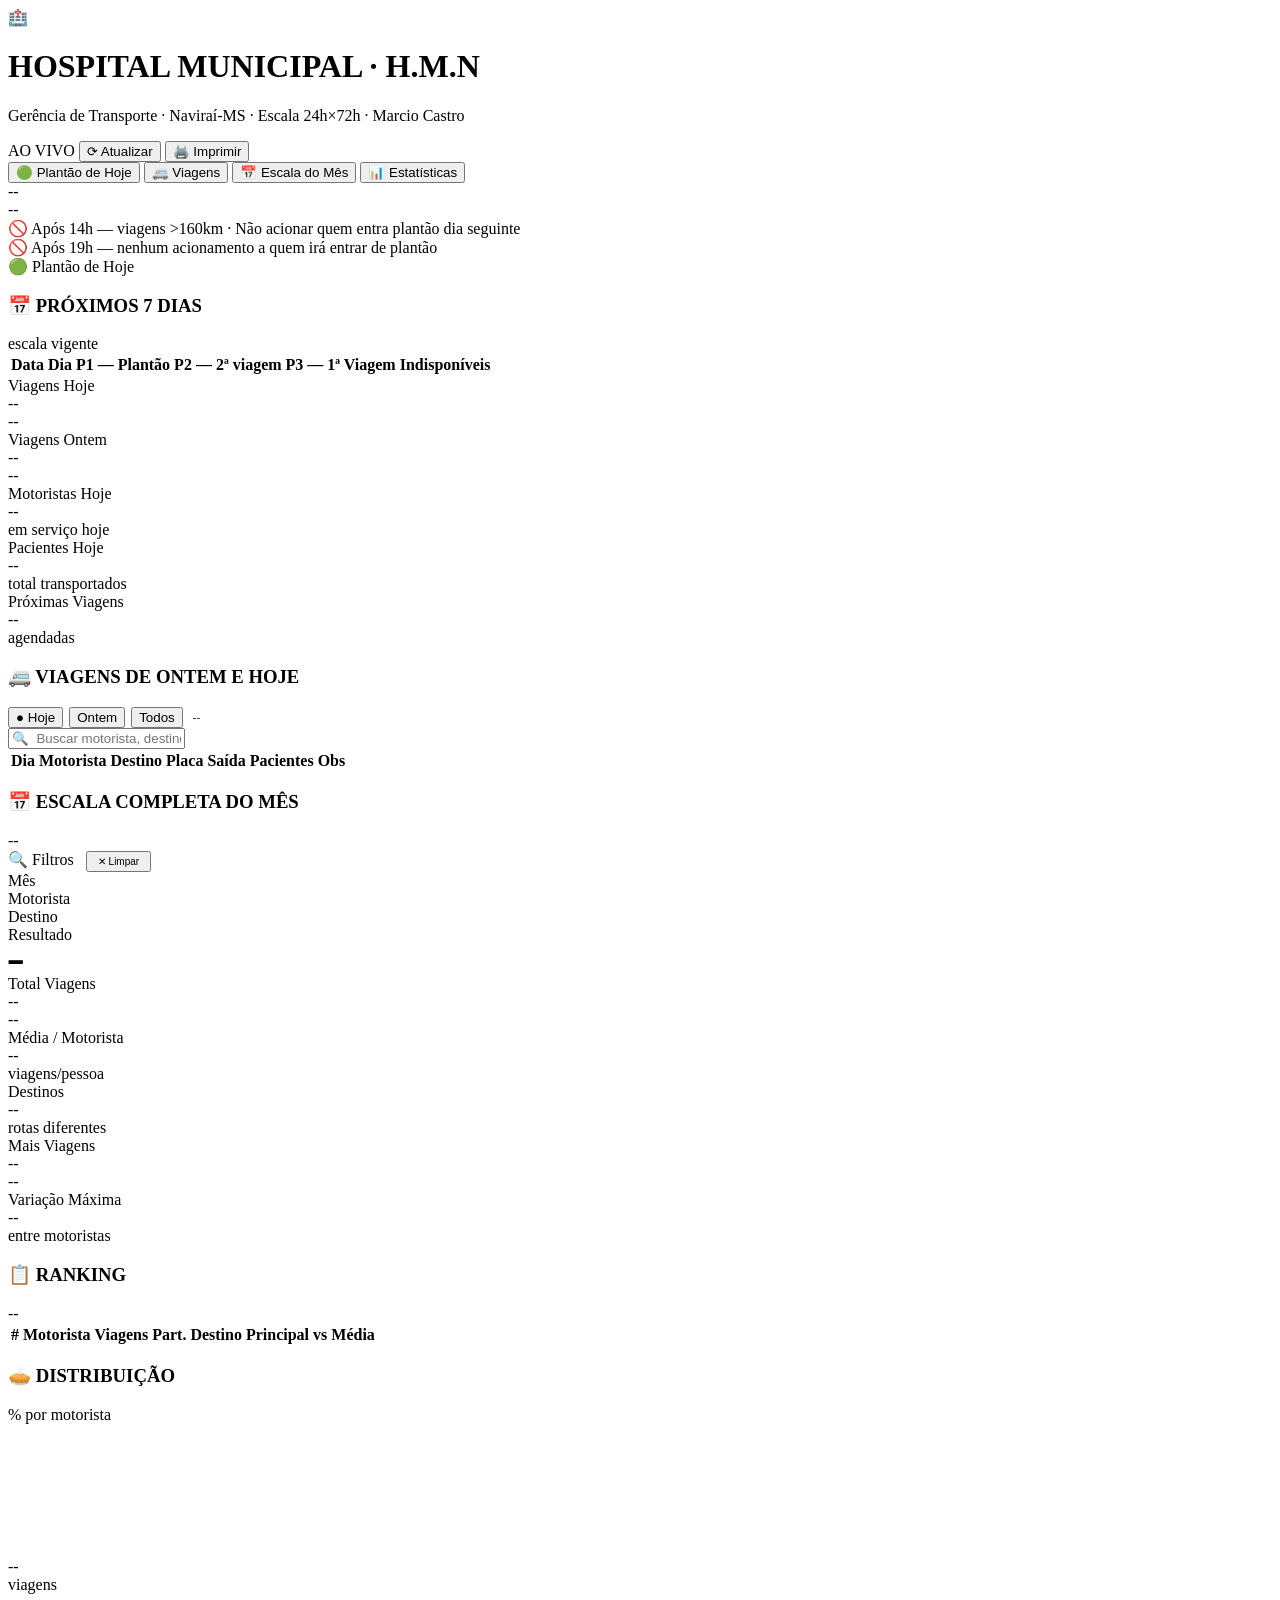
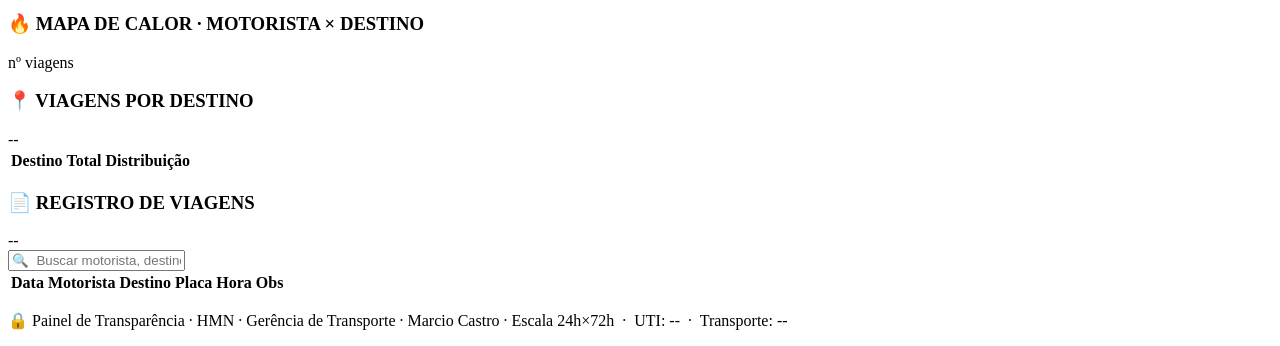
==== commit 644e11a3: "Update index.html" ====
--- a/index.html
+++ b/index.html
@@ -3,7 +3,7 @@
 <head>
   <meta charset="UTF-8">
   <meta name="viewport" content="width=device-width, initial-scale=1.0">
-  <title>Hospital Municipal · Escala de Motoristas</title>
+  <title>Hospital Municipal · H.M.N </title>
   <link href="https://fonts.googleapis.com/css2?family=Barlow+Condensed:wght@400;600;700;800;900&family=Barlow:wght@300;400;500;600&display=swap" rel="stylesheet">
   <link rel="stylesheet" href="/HMN/css/style.css">
 </head>
@@ -15,7 +15,7 @@
     <div class="brand">
       <div class="brand-ico">🏥</div>
       <div class="brand-text">
-        <h1>HOSPITAL MUNICIPAL · ESCALA DE MOTORISTAS</h1>
+        <h1>HOSPITAL MUNICIPAL · H.M.N </h1>
         <p id="hdrSub">Gerência de Transporte · Naviraí-MS · Escala 24h×72h · Marcio Castro</p>
       </div>
     </div>
